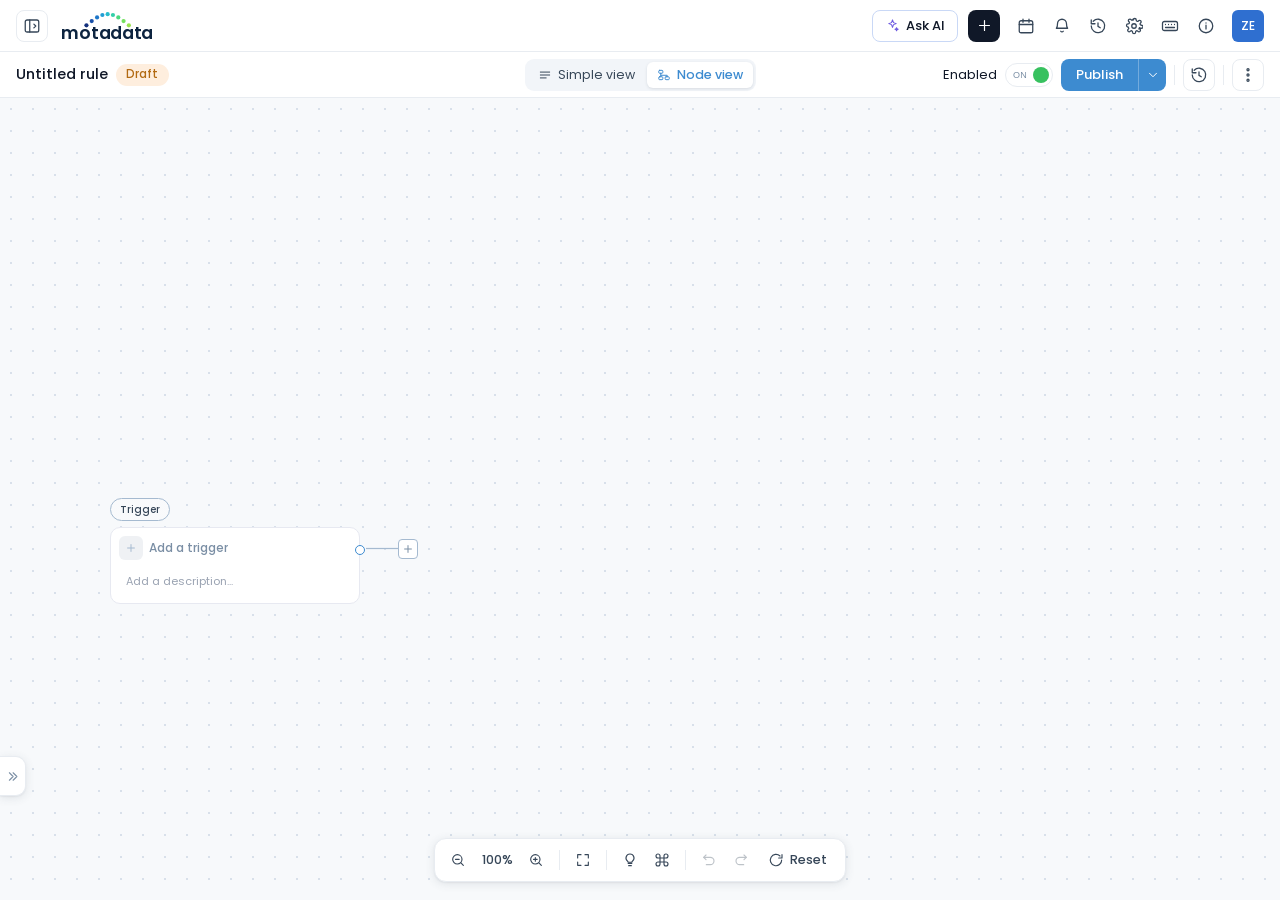
==== workflow-canvas.html @ c0590de1 "Hide Run History/Note, move workflow details into the sidebar, reorder toolbar - Run History button " ====
<!DOCTYPE html>
<html lang="en">
<head>
<meta charset="UTF-8">
<meta name="viewport" content="width=device-width, initial-scale=1.0">
<title>Workflow — Node Canvas + Picker Popover</title>
<link rel="preconnect" href="https://fonts.googleapis.com">
<link rel="preconnect" href="https://fonts.gstatic.com" crossorigin>
<link href="https://fonts.googleapis.com/css2?family=Poppins:wght@400;500;600&family=Inter:wght@500&display=swap" rel="stylesheet">
<link rel="stylesheet" href="workflow-nodes.css">
<link rel="stylesheet" href="workflow-popover.css">
<link rel="stylesheet" href="workflow-chrome.css">
<style>
  :root{
    --page-text:#364658;
    --gray-label:#7b8fa5;
    --border:#dfe5ed;
    --light-border:rgba(223,229,237,.4);
    --grid-hover:rgba(223,229,237,.2);
    --primary:#3d8bd0;
    --light-gray-text:#a5bad0;
    --critical:#f25c4e;
    --major:#f58518;
    --major-bg:rgba(245,133,24,.12);
    --switch-bg:#eef2f6;
    --neutral-darker:#14212d;
    --white:#fff;
    --ease:cubic-bezier(.4,0,.2,1);
  }
  *{box-sizing:border-box;margin:0;padding:0;}
  html,body{height:100%;}
  body{font-family:'Poppins',-apple-system,BlinkMacSystemFont,'Segoe UI',sans-serif;}

  /* ============ Stage / canvas ============ */
  .stage{position:fixed;inset:0;display:flex;background:#f7f9fb;}
  .canvas{
    flex:1;position:relative;overflow:hidden;   /* free-panning surface, not a scroller */
    background-color:#f7f9fb;
    background-image:radial-gradient(#d8e0ea 1.3px, transparent 1.3px);
    background-size:22px 22px;
  }

  /* ============ Dock (slide-away drawer) ============
     The drawer closes whenever a picker popover opens, so the canvas gets the
     full width while you choose the next node. */
  .dock{
    width:412px;height:100%;flex-shrink:0;overflow:hidden;
    padding:10px 10px 10px 0;
    transition:width .3s var(--ease),padding .3s var(--ease);
  }
  .dock.closed{width:0;padding:0;}
  /* a floating panel, not a flush wall: rounded on all four corners with a
     margin from the window edges so the canvas reads as continuing behind it */
  .sidebar{
    width:402px;height:100%;background:var(--white);
    border:1px solid var(--border);border-radius:14px;
    box-shadow:0 10px 30px -14px rgba(54,70,88,.3),0 2px 6px rgba(54,70,88,.05);
    display:flex;flex-direction:column;overflow:hidden;
    transition:transform .3s var(--ease),opacity .22s var(--ease);
  }
  .dock.closed .sidebar{transform:translateX(24px);opacity:0;}

  /* shared square icon button */
  .hover-box{
    width:24px;height:24px;border:.8px solid var(--border);border-radius:6.4px;
    display:flex;align-items:center;justify-content:center;
    background:none;cursor:pointer;flex-shrink:0;transition:background .15s;
  }
  .hover-box:hover{background:var(--grid-hover);}
  .hover-box img{width:12.8px;height:12.8px;display:block;}

  /* ============================================================
     Configuration sidebars (Trigger / IF-Else / Branch)
     ============================================================ */
  .cfg-container{flex:1 1 0;min-height:0;display:flex;flex-direction:column;padding:12px;}
  .cfg-inner{flex:1 1 0;min-height:0;display:flex;flex-direction:column;}

  /* ---- Collapsing header ---- */
  /* --dur: main collapse duration (slow), --dur-fade: opacity fade */
  .cfg-head{
    display:flex;flex-direction:column;flex-shrink:0;padding-bottom:0;
    transition:box-shadow .45s var(--ease),padding-bottom .6s var(--ease);
    --dur:.6s;--dur-fade:.45s;
    /* expanding: the title clears out fast, then the pill re-opens */
    --dur-pill:.18s;--delay-pill:.12s;--dur-title-out:.14s;
  }
  .head-top{display:flex;align-items:center;justify-content:space-between;gap:12px;min-height:24px;}
  .head-left{position:relative;display:flex;align-items:center;gap:8px;min-width:0;}
  /* "Go to <previous node>" — a labelled pill while the header is open. On
     scroll its label slides left and folds away, leaving just the arrow. */
  .goto-pill{
    position:relative;flex-shrink:0;display:flex;align-items:center;gap:4px;
    border:1px solid var(--border);border-radius:6px;padding:4px 8px;
    background:none;cursor:pointer;
    transition:padding var(--dur-pill) var(--ease) var(--delay-pill);
  }
  .goto-pill:hover{background:var(--grid-hover);}
  .goto-pill img{width:14px;height:14px;display:block;transform:rotate(90deg);flex-shrink:0;}
  .pill-text{
    font-size:10px;font-weight:500;color:var(--gray-label);white-space:nowrap;overflow:hidden;
    max-width:140px;opacity:1;margin-left:0;
    transition:max-width var(--dur-pill) var(--ease) var(--delay-pill),
               opacity var(--dur-pill) var(--ease) var(--delay-pill),
               margin-left var(--dur-pill) var(--ease) var(--delay-pill);
  }
  /* The title's twin in the top bar. Absolutely positioned so it RISES from
     below into place rather than sliding in from the side. */
  .title-inline{
    position:absolute;left:36px;top:50%;
    display:flex;align-items:center;gap:8px;
    opacity:0;pointer-events:none;
    transform:translateY(calc(-50% + 18px));
    transition:opacity var(--dur-title-out) var(--ease),transform var(--dur-title-out) var(--ease);
  }
  /* the trigger has no pill, so its twin starts at the edge */
  .head-left > .title-inline:first-child{left:0;}
  .head-right{display:flex;align-items:center;gap:8px;flex-shrink:0;}
  .cfg-actions{display:flex;align-items:center;gap:8px;}

  .cfg-node-badge{width:24px;height:24px;border-radius:6px;background:var(--major-bg);display:flex;align-items:center;justify-content:center;flex-shrink:0;}
  .cfg-node-badge img{width:16px;height:16px;display:block;}
  .cfg-node-name{font-size:14px;font-weight:500;color:var(--page-text);white-space:nowrap;}
  /* the header name is click-to-rename */
  span.cfg-node-name{cursor:text;border-radius:5px;padding:2px 5px;margin:0 -5px;transition:background .15s;}
  span.cfg-node-name:hover{background:#f2f5f9;}
  span.cfg-node-name.ph{color:var(--gray-label);font-weight:400;}
  .cfg-name-input{
    font-family:inherit;font-size:14px;font-weight:500;color:var(--page-text);
    border:1px solid var(--primary);border-radius:6px;padding:2px 6px;outline:none;
    width:190px;background:var(--white);
  }

  /* expanded block: title + description (collapses on scroll) */
  .head-expanded{
    display:flex;flex-direction:column;gap:6px;overflow:hidden;
    max-height:240px;opacity:1;margin-top:12px;
    transition:max-height var(--dur) var(--ease),opacity var(--dur-fade) var(--ease),margin-top var(--dur) var(--ease);
  }
  .cfg-node-title{display:flex;align-items:center;gap:10px;}
  .cfg-desc{font-size:11px;font-weight:400;color:var(--gray-label);line-height:normal;padding:0 8px;}
  .cfg-desc a{color:var(--primary);text-decoration:underline;cursor:pointer;}
  .cfg-doc{display:inline-flex;align-items:center;gap:4px;white-space:nowrap;}
  .cfg-doc img{width:12px;height:12px;display:inline-block;vertical-align:middle;}
  /* full-bleed divider: extends past the 12px container padding so it touches
     both sidebar edges with no horizontal inset */
  .head-divider{
    height:1px;background:var(--light-border);transform-origin:center;
    width:calc(100% + 24px);margin-left:-12px;margin-top:12px;opacity:1;
    transition:opacity var(--dur-fade) var(--ease),margin-top var(--dur) var(--ease),transform var(--dur) var(--ease);
  }

  /* collapsed state */
  /* collapsing: the pill folds away immediately, the title follows it in */
  .cfg-head.collapsed{--dur-pill:.16s;--delay-pill:0s;}
  .cfg-head.collapsed .pill-text{max-width:0;opacity:0;margin-left:-4px;}
  .cfg-head.collapsed .goto-pill{padding:4px 5px;}
  .cfg-head.collapsed .title-inline{
    opacity:1;pointer-events:auto;transform:translateY(-50%);
    transition:opacity .26s var(--ease) .18s,transform .4s var(--ease) .14s;
  }
  .cfg-head.collapsed .head-expanded{max-height:0;opacity:0;margin-top:0;}
  .cfg-head.collapsed .head-divider{opacity:0;margin-top:0;transform:scaleY(0);}
  .cfg-head.collapsed{box-shadow:0 4px 10px -8px rgba(54,70,88,.35);padding-bottom:12px;}

  /* ---- Scroll region ---- */
  .cfg-scroll{
    flex:1 1 0;min-height:0;overflow-y:auto;overflow-x:hidden;
    display:flex;flex-direction:column;gap:24px;
    /* reach 10px into the container padding, then push the content back off
       the scrollbar by the same amount — leaves a clear gutter beside it */
    width:calc(100% + 10px);margin-right:-10px;padding-right:10px;
    padding-top:18px;padding-bottom:16px;
  }
  .cfg-scroll::-webkit-scrollbar{width:6px;}
  .cfg-scroll::-webkit-scrollbar-thumb{background:var(--border);border-radius:3px;}

  /* ---- Error summary (shown on a node that was left incomplete) ---- */
  .cfg-alert{
    display:flex;gap:8px;align-items:flex-start;width:100%;
    padding:8px 10px;border-radius:8px;
    background:rgba(242,92,78,.07);border:1px solid rgba(242,92,78,.25);
  }
  .cfg-alert img{width:14px;height:14px;display:block;flex-shrink:0;margin-top:1px;}
  .cfg-alert-text{font-size:11px;line-height:1.45;color:var(--critical);}
  .cfg-alert-text b{font-weight:500;}

  /* ---- Form fields ---- */
  .cfg-form{display:flex;flex-direction:column;gap:16px;width:100%;}
  .field{display:flex;flex-direction:column;gap:6px;width:100%;}
  .field-label{font-size:12px;font-weight:400;color:var(--gray-label);}
  .field-label .req{color:var(--critical);}
  .field-help{font-size:10px;font-weight:400;color:var(--gray-label);padding:0 4px;line-height:1.36;}
  .input-box{background:var(--white);border:1px solid var(--border);border-radius:6px;padding:4px 12px;display:flex;align-items:center;gap:4px;width:100%;min-height:30px;}
  .input-box .ph{font-size:12px;color:var(--page-text);opacity:.6;padding:3px 0;}
  .input-box.textarea{height:64px;align-items:flex-start;}
  .input-box img{width:18px;height:18px;display:block;flex-shrink:0;}
  .input-box .grow{flex:1 1 0;min-width:0;}
  .input-box.select{cursor:pointer;}
  .switch-tabs{display:flex;gap:8px;align-items:center;padding:4px;width:100%;background:var(--switch-bg);border-radius:6px;}
  .switch-tab{flex:1 1 0;min-width:0;display:flex;align-items:center;justify-content:center;gap:4px;padding:6px 12px;border-radius:6px;border:none;background:none;cursor:pointer;font-family:inherit;font-size:12px;color:var(--page-text);font-weight:400;}
  .switch-tab.active{background:var(--white);font-weight:500;filter:drop-shadow(0 0 4px rgba(54,70,88,.08));}

  /* ---- Inline description, straight under the node's one-liner.
     Reads as plain text, tints on hover, becomes a real field on focus. ---- */
  .desc-inline{
    width:100%;margin-top:2px;display:block;resize:none;overflow:hidden;
    font-family:inherit;font-size:12px;line-height:1.45;color:var(--page-text);
    background:none;border:1px solid transparent;border-radius:8px;
    padding:6px 8px;outline:none;
    transition:background .15s,border-color .15s;
  }
  .desc-inline::placeholder{color:var(--gray-label);opacity:1;}
  .desc-inline:hover{background:#f4f6f9;}
  /* focused = the caret and nothing else */
  .desc-inline:focus{background:transparent;border-color:transparent;}

  /* ---- Picked-type row (what the popover chose, with a Change affordance) ---- */
  .picked{
    display:flex;align-items:center;gap:8px;width:100%;
    border:1px solid var(--border);border-radius:6px;padding:6px 8px 6px 8px;
    background:linear-gradient(90deg,rgba(223,229,237,.2),rgba(223,229,237,.2)),#fff;
  }
  .picked-ico{width:22px;height:22px;border-radius:5px;background:rgba(61,139,208,.12);display:flex;align-items:center;justify-content:center;flex-shrink:0;}
  .picked-ico img{width:12px;height:12px;display:block;}
  .picked-text{flex:1 1 0;min-width:0;display:flex;flex-direction:column;gap:1px;}
  .picked-name{font-size:12px;font-weight:500;color:var(--page-text);white-space:nowrap;overflow:hidden;text-overflow:ellipsis;}
  .picked-kind{font-size:10px;color:var(--gray-label);}
  .picked-change{
    flex-shrink:0;border:1px solid var(--border);border-radius:6px;background:var(--white);cursor:pointer;
    font-family:inherit;font-size:11px;font-weight:500;color:var(--primary);padding:4px 10px;
  }
  .picked-change:hover{background:var(--grid-hover);}

  /* ---- Condition builder ---- */
  .cond-builder{display:flex;flex-direction:column;gap:12px;width:100%;}
  .cond-group{display:flex;flex-direction:column;gap:6px;width:100%;}
  .check-if-chip{align-self:flex-start;border:1px solid var(--border);border-radius:12px;padding:4px 8px;background:linear-gradient(90deg,rgba(223,229,237,.4),rgba(223,229,237,.4)),#fff;}
  .check-if-chip span{font-size:10px;font-weight:500;color:var(--page-text);}
  .cond-card{display:flex;flex-direction:column;gap:8px;padding:6px 8px;border-radius:9px;background:linear-gradient(90deg,rgba(223,229,237,.2),rgba(223,229,237,.2)),#fff;}
  .cond-card-title{font-size:12px;font-weight:400;color:var(--gray-label);}
  .cond-card-title .req{color:var(--critical);}
  .cond-grid{display:flex;flex-direction:column;width:360px;max-width:100%;}
  .cond-row{display:flex;width:100%;}
  .cell{background:var(--white);border:1px solid var(--border);height:35px;display:flex;align-items:center;padding:4px 12px;font-size:11px;color:var(--page-text);}
  .cell .ph{opacity:.6;font-weight:400;white-space:nowrap;}
  .cell .val{font-weight:500;white-space:nowrap;}
  .cell img{width:12px;height:12px;display:block;flex-shrink:0;}
  .cell-condition{flex:1 1 0;min-width:0;border-radius:8px 0 0 0;border-right:none;justify-content:space-between;gap:6px;}
  .cell-operator{border-radius:0 8px 0 0;justify-content:space-between;gap:6px;width:140px;}
  .cell-direct{border-radius:0 0 0 8px;border-top:none;border-right:none;gap:6px;padding-left:8px;cursor:pointer;}
  .cell-value{flex:1 1 0;min-width:0;border-radius:0 0 8px 0;border-top:none;}
  .add-cond{align-self:flex-start;background:none;border:none;cursor:pointer;padding:6px 8px;border-radius:6px;font-family:inherit;font-size:12px;font-weight:500;color:var(--page-text);}
  .add-cond:hover{background:var(--grid-hover);}
  .add-cond-group{align-self:flex-start;border:1px solid var(--border);border-radius:6px;background:none;cursor:pointer;padding:6px 12px 6px 8px;font-family:inherit;font-size:12px;font-weight:500;color:var(--page-text);}
  .add-cond-group:hover{background:var(--grid-hover);}

  /* ---- Next Node Selection ---- */
  .next-node{display:flex;flex-direction:column;gap:12px;padding-top:18px;width:100%;border-top:1px solid var(--light-border);}
  .next-node-head{
    display:flex;align-items:flex-start;justify-content:space-between;gap:12px;width:100%;
    border:none;background:none;padding:0;cursor:pointer;text-align:left;font-family:inherit;
  }
  .nn-text{display:flex;flex-direction:column;gap:4px;min-width:0;}
  .next-node-head h3{font-size:13px;font-weight:500;color:var(--neutral-darker);}
  .next-node-head p{font-size:11px;font-weight:400;color:var(--gray-label);}
  .nn-chev{
    width:24px;height:24px;flex-shrink:0;border-radius:6px;background:var(--chrome-hover);
    display:flex;align-items:center;justify-content:center;transition:background .15s;
  }
  .next-node-head:hover .nn-chev{background:var(--border);}
  .nn-chev img{width:13px;height:13px;display:block;transition:transform .25s var(--ease);}
  .nn-body{display:flex;flex-direction:column;gap:10px;overflow:hidden;}
  .next-node.collapsed .nn-body{display:none;}
  .next-node.collapsed .nn-chev img{transform:rotate(-90deg);}
  .nns-tree{position:relative;width:100%;height:180px;}
  .nns-marker{position:absolute;left:0;top:0;border:1px solid var(--border);border-radius:6px;padding:6px;background:var(--white);}
  .nns-marker-badge{width:20px;height:20px;border-radius:4px;background:var(--major-bg);display:flex;align-items:center;justify-content:center;}
  .nns-marker-badge img{width:10.667px;height:10.667px;display:block;transform:scaleY(-1) rotate(180deg);}
  .nns-connector{position:absolute;left:15px;top:20px;width:24.254px;height:89.652px;}
  .nns-connector img{width:100%;height:100%;display:block;}
  .nns-branch{position:absolute;left:56px;width:320px;max-width:calc(100% - 56px);background:var(--grid-hover);border-radius:8px;padding:8px;display:flex;flex-direction:column;gap:6px;}
  .nns-branch.if{top:4px;}
  .nns-branch.els{top:96px;}
  .nns-branch-label{font-size:11.5px;font-weight:400;color:var(--page-text);}
  .nns-add{display:flex;align-items:center;gap:4px;width:100%;background:var(--white);border:1px dashed var(--border);border-radius:6px;padding:4px 12px 4px 8px;cursor:pointer;text-decoration:none;transition:border-color .15s,background .15s;}
  .nns-add:hover{border-color:var(--primary);background:#f4f9fd;}
  .nns-add img{width:18px;height:18px;display:block;flex-shrink:0;}
  .nns-add span{font-size:12px;color:var(--page-text);opacity:.6;}
  .nns-add.filled{border-style:solid;cursor:default;}
  .nns-add.filled span{opacity:1;}

  /* auto-save hint that replaces the old Save footer */
  .autosave{
    display:flex;align-items:center;gap:6px;flex-shrink:0;width:100%;
    padding:8px 12px;border-top:1px solid var(--light-border);
    font-size:10px;color:var(--light-gray-text);
  }
  .autosave i{width:5px;height:5px;border-radius:50%;background:#7fbf5a;flex-shrink:0;}

  .hidden{display:none !important;}
</style>
</head>
<body>
  <div class="app">
  <div class="stage">

    <!-- ===================== CANVAS ===================== -->
    <div class="canvas" id="canvas">
      <div class="world" id="world">
        <svg id="edges" width="100" height="100"></svg>
      </div>
    </div>

    <!-- ===================== DOCK ===================== -->
    <div class="dock closed" id="dock">

      <!-- --------- Trigger configuration --------- -->
      <aside class="sidebar hidden" id="triggerCfg">
        <div class="cfg-container">
          <div class="cfg-inner">
            <div class="cfg-head" id="trHead">
              <div class="head-top">
                <div class="head-left">
                  <span class="goto-pill start" id="trStart" data-tip="Workflow starts here">
                    <img src="assets/play.svg" alt="" style="transform:none">
                    <span class="pill-text">Workflow starts here</span>
                  </span>
                  <div class="title-inline">
                    <div class="cfg-node-badge" style="background:rgba(61,139,208,.12)"><img src="assets/n-trig-blue.svg" alt="" style="width:14px;height:14px"></div>
                    <span class="cfg-node-name" data-name="tr" title="Click to rename">Trigger</span>
                  </div>
                </div>
                <div class="head-right">
                  <div class="cfg-actions">
                    <button class="hover-box" data-tip="Documentation" aria-label="Documentation"><img src="assets/book.svg" alt=""></button>
                    <button class="hover-box" id="trClear" data-tip="Clear" aria-label="Clear"><img src="assets/delete.svg" alt=""></button>
                    <button class="hover-box" id="trMore" data-tip="More" aria-label="More"><img src="assets/more-vertical.svg" alt=""></button>
                  </div>
                  <button class="hover-box" id="trClose" data-tip="Close" aria-label="Close"><img src="assets/close2.svg" alt=""></button>
                </div>
              </div>
              <div class="head-expanded">
                <div class="cfg-node-title">
                  <div class="cfg-node-badge" style="background:rgba(61,139,208,.12)"><img src="assets/n-trig-blue.svg" alt="" style="width:14px;height:14px"></div>
                  <span class="cfg-node-name" data-name="tr" title="Click to rename">Trigger</span>
                </div>
                <p class="cfg-desc">Pick the event that fires this workflow — everything else runs after it.</p>
                <textarea class="desc-inline" id="trDesc" rows="1" placeholder="Add a description..."></textarea>
              </div>
              <div class="head-divider"></div>
            </div>
            <div class="cfg-scroll" id="trScroll">
              <div class="cfg-alert hidden" id="trAlert"></div>
              <div class="cfg-form">
                <div class="field">
                  <div class="field-label">Trigger Type <span class="req">*</span></div>
                  <div class="picked" id="trPicked"></div>
                </div>
                <div class="field">
                  <div class="field-label">Trigger Name <span class="req">*</span></div>
                  <div class="input-box" id="trTitleBox"><input id="trTitle" type="text" placeholder="Add title..."></div>
                </div>
                <!-- module / attributes / schedule are swapped in per trigger type -->
                <div class="field" id="trModuleField">
                  <div class="field-label">Select Module <span class="req">*</span></div>
                  <div class="input-box select" id="trModuleBox"><select id="trModule"></select><img src="assets/chevron-down2.svg" alt=""></div>
                  <div class="field-help">The record type this workflow watches — e.g. Incident, Request, or Change.</div>
                </div>
                <div class="field" id="trAttrField">
                  <div class="field-label">Select Attribute <span class="req">*</span></div>
                  <div id="trAttrs" style="display:flex;flex-direction:column;gap:8px"></div>
                  <div class="field-help">Choose what change should start this workflow — e.g. priority updated, status changed, or assignee added.</div>
                </div>
                <div class="field" id="trAddField" style="gap:8px">
                  <button class="btn-ghost" id="trAdd"><img src="assets/n-plus.svg" alt="">Add Trigger</button>
                  <div class="field-help">You can add multiple triggers to this workflow. If any one of them occurs, the workflow will run.</div>
                </div>
                <div class="field" id="trSchedField">
                  <div class="field-label" id="trSchedLabel">Schedule <span class="req">*</span></div>
                  <div id="trSched" style="display:flex;flex-direction:column;gap:8px"></div>
                </div>
              </div>
              <div class="next-node" id="trNextWrap">
                <button class="next-node-head" type="button" data-nn-toggle>
                  <span class="nn-text"><h3>Next step</h3><p>Define what happens after this block</p></span>
                  <span class="nn-chev"><img src="assets/chevron-down.svg" alt=""></span>
                </button>
                <div class="nn-body" id="trNext"></div>
              </div>
            </div>
            <div class="autosave"><i></i>All changes are saved automatically</div>
          </div>
        </div>
      </aside>

      <!-- --------- IF/Else configuration --------- -->

      <!-- --------- Branch configuration --------- -->
      <aside class="sidebar hidden" id="branchCfg">
        <div class="cfg-container">
          <div class="cfg-inner">
            <div class="cfg-head" id="brHead">
              <div class="head-top">
                <div class="head-left">
                  <button class="goto-pill" id="brGoto" aria-label="Go to previous node">
                    <img src="assets/chevron-down.svg" alt="">
                    <span class="pill-text">Go to IF/Else Node</span>
                  </button>
                  <div class="title-inline">
                    <div class="cfg-node-badge"><img src="assets/split2.svg" alt=""></div>
                    <span class="cfg-node-name" data-name="br" title="Click to rename">Branch</span>
                  </div>
                </div>
                <div class="head-right">
                  <div class="cfg-actions">
                    <button class="hover-box" data-tip="Documentation" aria-label="Documentation"><img src="assets/book.svg" alt=""></button>
                    <button class="hover-box" id="brReplace" data-tip="Replace node" aria-label="Replace node"><img src="assets/repeat.svg" alt=""></button>
                    <button class="hover-box" id="brDelete" data-tip="Delete" aria-label="Delete"><img src="assets/delete.svg" alt=""></button>
                    <button class="hover-box" id="brMore" data-tip="More" aria-label="More"><img src="assets/more-vertical.svg" alt=""></button>
                  </div>
                  <button class="hover-box" id="brClose" data-tip="Close" aria-label="Close"><img src="assets/close2.svg" alt=""></button>
                </div>
              </div>
              <div class="head-expanded">
                <div class="cfg-node-title">
                  <div class="cfg-node-badge"><img src="assets/split2.svg" alt=""></div>
                  <span class="cfg-node-name" data-name="br" title="Click to rename">Branch</span>
                </div>
                <p class="cfg-desc" id="brDescStatic">Send the workflow down different paths depending on what the value is — like sorting tickets into the right team.</p>
                <textarea class="desc-inline" id="brDesc" rows="1" placeholder="Add a description..."></textarea>
              </div>
              <div class="head-divider"></div>
            </div>
            <div class="cfg-scroll" id="brScroll">
              <div class="cfg-alert hidden" id="brAlert"></div>
              <div class="cfg-form">
                <div class="field">
                  <div class="field-label">Title <span class="req">*</span></div>
                  <div class="input-box" id="brTitleBox"><input id="brTitle" type="text" placeholder="Add title..."></div>
                </div>
                <div class="field">
                  <div class="field-label">Select Source Node <span class="req">*</span></div>
                  <div class="input-box select" id="brSourceBox">
                    <select id="brSource"></select>
                    <img src="assets/chevron-down2.svg" alt="">
                  </div>
                  <div class="field-help">The previous step/node whose data you want to use in this node</div>
                </div>
              </div>
              <div class="br-section">
                <div class="br-section-head"><h3 id="brSecTitle">Branches</h3><p id="brSecSub">Pick a branch to set up its conditions and what runs next</p></div>
                <div class="br-rows" id="brRows"></div>
              </div>
            </div>
            <div class="autosave"><i></i>All changes are saved automatically</div>
          </div>
        </div>
      </aside>

      <!-- --------- Branch path (one branch's own configuration) --------- -->
      <aside class="sidebar hidden" id="laneCfg">
        <div class="cfg-container">
          <div class="cfg-inner">
            <div class="cfg-head" id="lnHead">
              <div class="head-top">
                <div class="head-left">
                  <button class="goto-pill" id="lnGoto" aria-label="Go to Branch node">
                    <img src="assets/chevron-down.svg" alt="">
                    <span class="pill-text">Go to Branch Node</span>
                  </button>
                  <div class="title-inline">
                    <div class="cfg-node-badge"><img src="assets/split2.svg" alt=""></div>
                    <span class="cfg-node-name" data-name="ln" title="Click to rename">Branch</span>
                  </div>
                </div>
                <div class="head-right">
                  <div class="cfg-actions">
                    <!-- step through the sibling branches: ‹ 1 of 3 › -->
                    <div class="lane-step" role="group" aria-label="Branches">
                      <button class="ls-btn" id="lnPrev" type="button" data-tip="Previous branch" aria-label="Previous branch"><img src="assets/chevron-down.svg" alt="" style="transform:rotate(90deg)"></button>
                      <button class="lane-pos" id="lnPos" type="button" data-tip="Jump to a branch" aria-label="Jump to a branch"></button>
                      <button class="ls-btn" id="lnNextBtn" type="button" data-tip="Next branch" aria-label="Next branch"><img src="assets/chevron-down.svg" alt="" style="transform:rotate(-90deg)"></button>
                    </div>
                    <button class="hover-box" data-tip="Documentation" aria-label="Documentation"><img src="assets/book.svg" alt=""></button>
                    <button class="hover-box" id="lnDelete" data-tip="Delete branch" aria-label="Delete branch"><img src="assets/delete.svg" alt=""></button>
                  </div>
                  <button class="hover-box" id="lnClose" data-tip="Close" aria-label="Close"><img src="assets/close2.svg" alt=""></button>
                </div>
              </div>
              <div class="head-expanded">
                <div class="cfg-node-title">
                  <div class="cfg-node-badge"><img src="assets/split2.svg" alt=""></div>
                  <span class="cfg-node-name" data-name="ln" title="Click to rename">Branch</span>
                </div>
                <p class="cfg-desc" id="lnDesc"></p>
              </div>
              <div class="head-divider"></div>
            </div>
            <div class="cfg-scroll" id="lnScroll">
              <div class="cfg-alert hidden" id="lnAlert"></div>
              <div id="lnIfOnly" style="display:flex;flex-direction:column;gap:16px;width:100%">
                <div class="cfg-form">
                  <div class="field">
                    <div class="field-label">Name <span class="req">*</span></div>
                    <div class="input-box" id="lnNameBox"><input id="lnName" type="text" placeholder="Add name..."></div>
                  </div>
                  <div class="field">
                    <div class="field-label">Select Type <span class="req">*</span></div>
                    <div class="input-box select"><span class="ph grow" style="opacity:1">Condition</span><img src="assets/chevron-down2.svg" alt=""></div>
                  </div>
                </div>
                <div class="cond-group">
                  <div class="cg-wrap" id="lnCondCard">
                    <div id="lnCond" class="cg-list"></div>
                    <div class="cg-err hidden" id="lnCondErr"></div>
                    <div class="cg-foot">
                      <button class="btn-ghost dark" id="lnAddGroup" type="button"><img src="assets/n-plus.svg" alt="">Add Condition Group</button>
                      <button class="btn-clear" id="lnClearAll" type="button"><img src="assets/close2.svg" alt="">Remove All Condition</button>
                    </div>
                  </div>
                </div>
              </div>
              <div class="next-node" id="lnNextWrap">
                <button class="next-node-head" type="button" data-nn-toggle>
                  <span class="nn-text"><h3>Next step</h3><p>Define what happens after this branch</p></span>
                  <span class="nn-chev"><img src="assets/chevron-down.svg" alt=""></span>
                </button>
                <div class="nn-body" id="lnNext"></div>
              </div>
            </div>
            <div class="autosave"><i></i>All changes are saved automatically</div>
          </div>
        </div>
      </aside>

      <!-- --------- Condition (Inline) configuration --------- -->
      <aside class="sidebar hidden" id="conditionCfg">
        <div class="cfg-container">
          <div class="cfg-inner">
            <div class="cfg-head" id="cdHead">
              <div class="head-top">
                <div class="head-left">
                  <button class="goto-pill" id="cdGoto" aria-label="Go to previous node">
                    <img src="assets/chevron-down.svg" alt="">
                    <span class="pill-text">Go to Trigger Node</span>
                  </button>
                  <div class="title-inline">
                    <div class="cfg-node-badge"><img src="assets/split2.svg" alt=""></div>
                    <span class="cfg-node-name" data-name="cd" title="Click to rename">IF / Else</span>
                  </div>
                </div>
                <div class="head-right">
                  <div class="cfg-actions">
                    <button class="hover-box" data-tip="Documentation" aria-label="Documentation"><img src="assets/book.svg" alt=""></button>
                    <button class="hover-box" id="cdReplace" data-tip="Replace node" aria-label="Replace node"><img src="assets/repeat.svg" alt=""></button>
                    <button class="hover-box" id="cdDelete" data-tip="Delete" aria-label="Delete"><img src="assets/delete.svg" alt=""></button>
                    <button class="hover-box" id="cdMore" data-tip="More" aria-label="More"><img src="assets/more-vertical.svg" alt=""></button>
                  </div>
                  <button class="hover-box" id="cdClose" data-tip="Close" aria-label="Close"><img src="assets/close2.svg" alt=""></button>
                </div>
              </div>
              <div class="head-expanded">
                <div class="cfg-node-title">
                  <div class="cfg-node-badge"><img src="assets/split2.svg" alt=""></div>
                  <span class="cfg-node-name" data-name="cd" title="Click to rename">IF / Else</span>
                </div>
                <p class="cfg-desc">Define a condition to split this workflow into two paths — one for when it's true, one for when it's not.</p>
                <textarea class="desc-inline" id="cdDesc" rows="1" placeholder="Add a description..."></textarea>
              </div>
              <div class="head-divider"></div>
            </div>
            <div class="cfg-scroll" id="cdScroll">
              <div class="cfg-alert hidden" id="cdAlert"></div>
              <div class="cfg-form">
                <div class="field">
                  <div class="field-label">Title <span class="req">*</span></div>
                  <div class="input-box" id="cdTitleBox"><input id="cdTitle" type="text" placeholder="Add title..."></div>
                </div>
                <div class="field">
                  <div class="field-label">Select Source Node <span class="req">*</span></div>
                  <div class="input-box select" id="cdSourceBox">
                    <select id="cdSource"></select>
                    <img src="assets/chevron-down2.svg" alt="">
                  </div>
                  <div class="field-help">The previous step/node whose data you want to use in this node</div>
                </div>
              </div>
              <div class="cond-group">
                <div class="cg-wrap" id="cdCondCard">
                  <div id="cdCond" class="cg-list"></div>
                  <div class="cg-err hidden" id="cdCondErr"></div>
                  <div class="cg-foot">
                    <button class="btn-ghost dark" id="cdAddGroup" type="button"><img src="assets/n-plus.svg" alt="">Add Condition Group</button>
                    <button class="btn-clear" id="cdClearAll" type="button"><img src="assets/close2.svg" alt="">Remove All Condition</button>
                  </div>
                </div>
              </div>
              <div class="next-node" id="cdNextWrap">
                <button class="next-node-head" type="button" data-nn-toggle>
                  <span class="nn-text"><h3>Next step</h3><p>Define what happens after this block</p></span>
                  <span class="nn-chev"><img src="assets/chevron-down.svg" alt=""></span>
                </button>
                <div class="nn-body" id="cdNext"></div>
              </div>
            </div>
            <div class="autosave"><i></i>All changes are saved automatically</div>
          </div>
        </div>
      </aside>

      <!-- --------- Run History (replaces the drawer, read-only while open) --------- -->
      <aside class="sidebar hidden" id="runHistoryCfg">
        <div class="cfg-container">
          <div class="cfg-inner">
            <div class="cfg-head">
              <div class="head-top">
                <div class="head-left"><span class="cfg-node-name">Run History</span></div>
                <div class="head-right">
                  <button class="hover-box" id="rhClose" data-tip="Close" aria-label="Close"><img src="assets/close2.svg" alt=""></button>
                </div>
              </div>
              <div class="head-divider"></div>
            </div>
            <div class="cfg-scroll" id="rhScroll">
              <div class="rh-lock-note">Read-only — pan and click around freely, but the workflow can't be edited until you close this.</div>
              <div id="rhList"></div>
            </div>
          </div>
        </div>
      </aside>

      <!-- --------- Version History (replaces the drawer, read-only while open) --------- -->
      <aside class="sidebar hidden" id="versionHistoryCfg">
        <div class="cfg-container">
          <div class="cfg-inner">
            <div class="cfg-head">
              <div class="head-top">
                <div class="head-left"><span class="cfg-node-name">Version History</span></div>
                <div class="head-right">
                  <button class="hover-box" id="vhClose" data-tip="Close" aria-label="Close"><img src="assets/close2.svg" alt=""></button>
                </div>
              </div>
              <div class="head-divider"></div>
            </div>
            <div class="cfg-scroll" id="vhScroll">
              <div class="rh-lock-note">Read-only — pan and click around freely, but the workflow can't be edited until you close this.</div>
              <div id="vhList"></div>
            </div>
          </div>
        </div>
      </aside>

      <!-- --------- Flow Details (workflow name + description, gates Publish) --------- -->
      <aside class="sidebar hidden" id="flowDetailsCfg">
        <div class="cfg-container">
          <div class="cfg-inner">
            <div class="cfg-head">
              <div class="head-top">
                <div class="head-left"><span class="cfg-node-name">Flow Details</span></div>
                <div class="head-right">
                  <button class="hover-box" id="fdClose" data-tip="Close" aria-label="Close"><img src="assets/close2.svg" alt=""></button>
                </div>
              </div>
              <div class="head-divider"></div>
            </div>
            <div class="cfg-scroll" id="fdScroll">
              <div class="cfg-alert hidden" id="fdAlert"></div>
              <div class="cfg-form">
                <div class="field">
                  <div class="field-label">Workflow Name <span class="req">*</span></div>
                  <div class="input-box" id="fdNameBox"><input id="fdName" type="text" placeholder="Untitled rule"></div>
                </div>
                <div class="field">
                  <div class="field-label">Description <span class="req">*</span></div>
                  <div class="input-box textarea" id="fdDescBox"><textarea id="fdDesc" placeholder="What does this workflow do?"></textarea></div>
                </div>
              </div>
            </div>
            <div class="autosave"><i></i>All changes are saved automatically</div>
          </div>
        </div>
      </aside>

    </div>
  </div>
  </div>

  <script src="workflow-popover.js"></script>
  <script src="workflow-chrome.js"></script>
  <script src="workflow-app.js"></script>
</body>
</html>
---- workflow-nodes.css ----
/* ============ Canvas nodes (data-driven) ============ */
.canvas{overflow:hidden;}
.world{position:relative;min-width:100%;min-height:100%;}
#edges{position:absolute;left:0;top:0;pointer-events:none;overflow:visible;}
.edge{fill:none;stroke:var(--light-gray-text);stroke-width:1.25;}
.elabel{position:absolute;transform:translate(-50%,-50%);font-size:10px;font-weight:500;line-height:1;padding:4px 6px;border-radius:8px;background:#fff;border:1px solid var(--border);color:var(--page-text);white-space:nowrap;pointer-events:none;}
.elabel.t{color:#6a9a2a;border-color:rgba(139,195,74,.4);background:#f4f9ec;}
.elabel.f{color:var(--critical);border-color:rgba(242,92,78,.3);background:#fef1ef;}
.t-dot{position:absolute;width:10px;height:10px;border-radius:50%;background:#fff;border:1.25px solid var(--primary);}
.t-plus{position:absolute;width:20px;height:20px;border:1.25px solid var(--light-gray-text);border-radius:4px;background:#fff;display:flex;align-items:center;justify-content:center;cursor:pointer;padding:0;transition:border-color .15s,background .15s;}
.t-plus img{width:12px;height:12px;display:block;}
.t-plus:hover{border-color:var(--primary);background:#eef5fc;}
/* the slot whose picker popover is currently open */
.t-plus.on{border-color:var(--primary);background:#eef5fc;box-shadow:0 0 0 3px rgba(61,139,208,.16);}

/* ---- hover controls on a live connection ----
   The pair lays itself out along the line it belongs to: stacked for a vertical
   connector, side by side for a horizontal one. */
.edge-hot{
  position:absolute;z-index:5;transform:translate(-50%,-50%);
  display:flex;align-items:center;justify-content:center;
}
.edge-hot.v{width:56px;height:70px;}
.edge-hot.h{width:90px;height:48px;}
.edge-ctl{
  display:flex;gap:3px;padding:3px;border-radius:9px;
  background:var(--white);border:1px solid var(--border);
  box-shadow:0 2px 9px rgba(54,70,88,.18),0 1px 2px rgba(54,70,88,.08);
  opacity:0;transform:scale(.9);pointer-events:none;
  transition:opacity .13s var(--ease),transform .13s var(--ease);
}
.edge-ctl.v{flex-direction:column;}
.edge-hot:hover .edge-ctl,.edge-hot.open .edge-ctl{opacity:1;transform:none;pointer-events:auto;}
.ec{
  width:21px;height:21px;padding:0;border:none;background:none;border-radius:5px;cursor:pointer;
  display:flex;align-items:center;justify-content:center;transition:background .12s;
}
.ec img{width:12px;height:12px;display:block;}
.ec:hover{background:var(--grid-hover);}
.ec.del:hover{background:rgba(242,92,78,.14);}
/* the connector lights up while its controls are in reach */
.edge.hot{stroke:var(--primary);stroke-width:1.8;}

.nd{position:absolute;width:250px;cursor:grab;user-select:none;}
.nd.dragging{cursor:grabbing;z-index:20;}
.nd.dragging .card{box-shadow:0 10px 24px -10px rgba(54,70,88,.35);}
/* empty canvas is always a pan surface now — no separate Hand mode to
   enter first; the grab hint only appears once a pan is actually underway,
   matching how a plain "move" tool behaves elsewhere */
.canvas{cursor:default;}
.canvas.panning,.canvas.panning .nd{cursor:grabbing;}
/* the controls sitting on the canvas keep a normal pointer */
.t-plus,.ec,.nd .act,.nd .more{cursor:pointer;}
.nd.enter{animation:ndIn .45s var(--ease) both;}
@keyframes ndIn{from{opacity:0;transform:translateY(12px) scale(.96);}to{opacity:1;transform:none;}}
.nd .pill-row{display:flex;align-items:center;justify-content:space-between;margin-bottom:6px;min-height:23px;}
.nd .pill{display:inline-flex;align-items:center;gap:4px;height:23px;padding:4px 6px;border-radius:12px;border:1px solid var(--light-gray-text);background:linear-gradient(rgba(223,229,237,.2),rgba(223,229,237,.2)),#fff;font-size:10px;font-weight:500;color:var(--page-text);transition:all .15s;}
.nd .pill img{width:12px;height:12px;display:block;}
.nd .pill .p-sel{display:none;}
.nd.selected .pill{background:linear-gradient(rgba(61,139,208,.12),rgba(61,139,208,.12)),#fff;border-color:rgba(61,139,208,.2);color:var(--primary);}
.nd.selected .pill .p-def{display:none;}
.nd.selected .pill .p-sel{display:block;}
.nd .badge{display:inline-flex;align-items:center;height:22px;padding:4px 6px;border-radius:8px;}
.nd .badge img{width:12px;height:12px;display:block;}
.nd .badge.err{background:linear-gradient(rgba(242,92,78,.12),rgba(242,92,78,.12)),#fff;}
.nd .badge.warn{background:linear-gradient(rgba(245,188,24,.12),rgba(245,188,24,.12)),#fff;}
.nd .card{position:relative;background:var(--white);border:1px solid #e7e9f1;border-radius:10px;transition:border-color .15s,box-shadow .15s,background .15s;}
.nd .card-top{display:flex;align-items:center;justify-content:space-between;padding:8px;gap:6px;}
.nd .card-l{display:flex;align-items:center;gap:6px;min-width:0;}
.nd .ico{position:relative;width:24px;height:24px;border-radius:6px;flex-shrink:0;background:rgba(123,143,165,.12);display:flex;align-items:center;justify-content:center;}
.nd .ico img{width:12px;height:12px;display:block;}
.nd .ico.blue{background:rgba(61,139,208,.12);}
.nd .ico.major{background:rgba(245,133,24,.12);}
.nd .ico.grey{background:rgba(128,128,128,.12);}
.nd .ico.rot img{transform:rotate(-90deg) scaleY(-1);}
.nd .ico.flip img{transform:scaleY(-1) rotate(180deg);}
.nd .ico.lg img{width:12.8px;height:12.8px;}
.nd .nm{font-size:12px;font-weight:500;color:var(--gray-label);white-space:nowrap;overflow:hidden;text-overflow:ellipsis;}
.nd .nm.set{color:var(--page-text);}
/* Description, editable in place. No chrome of its own: a faint tint on hover,
   and on focus nothing but the caret. */
.nd .card-bot{
  display:block;width:calc(100% - 16px);margin:0 8px 8px;padding:5px 7px;
  border:none;border-radius:6px;background:transparent;outline:none;
  font-family:inherit;font-size:11px;color:var(--page-text);
  text-overflow:ellipsis;transition:background .15s;cursor:text;
}
.nd .card-bot::placeholder{color:#9aa3b2;opacity:1;}
.nd .card-bot:hover{background:#f4f6f9;}
.nd .card-bot:focus{background:transparent;}
/* state badge hanging above the card's top-right corner (IF/Else, Branch — the
   trigger carries its own inside the pill row). Absolute, so switching state
   never changes the card's height. */
.nd .badge.float{position:absolute;right:0;top:-29px;}
.nd .acts{display:flex;gap:2px;opacity:0;transition:opacity .15s;flex-shrink:0;}
.nd:hover .acts{opacity:1;}
.nd .act{width:18px;height:18px;border-radius:3.84px;display:flex;align-items:center;justify-content:center;border:none;background:none;cursor:pointer;padding:0;}
.nd .act:hover{background:var(--grid-hover);}
.nd .act img{width:12px;height:12px;display:block;}

/* node states — empty / error / warning now apply to every node type, not just the trigger */
.nd.empty:hover .card{border:1px dashed var(--primary);filter:drop-shadow(0 0 3px rgba(61,139,208,.4));}
.nd:not(.empty):hover .card{border-color:var(--primary);}
.nd.selected .card{border-color:var(--primary);}
.nd.selected:hover .card{border-style:solid;}

/* ERROR — required fields still blank. Dashed red: the node is unfinished.
   WARNING — usable, but with loose ends. Solid amber.
   Both keep their own colour through hover and selection, and both are written
   after the hover/selected rules so the generic blue never masks them. */
.nd.error .card{border:1px dashed rgba(242,92,78,.55);}
.nd.error:hover .card,.nd.error.selected .card,.nd.error.selected:hover .card{
  border:1px dashed var(--critical);
}
.nd.warning .card{border:1px solid rgba(245,188,24,.7);}
.nd.warning:hover .card,.nd.warning.selected .card,.nd.warning.selected:hover .card{
  border:1px solid #f5bc18;
}
.nd.disabled{cursor:not-allowed;}
.nd.disabled .card{background:var(--light-border);}
.nd.disabled .pill-row{display:none;}
.nd .multi{padding:0 10px 10px;display:flex;flex-direction:column;gap:8px;}
.nd .mrow{display:flex;align-items:center;gap:6px;font-size:10px;color:var(--page-text);}
.nd .mnum{width:12px;height:12px;border:1px solid var(--border);border-radius:10px;font-size:7px;font-weight:500;display:flex;align-items:center;justify-content:center;flex-shrink:0;}
.nd .mmore{font-size:10px;color:var(--gray-label);}

/* if/else + branch */
.nd .body{padding:4px 8px 8px;display:flex;flex-direction:column;gap:14px;}
.nd .grp{display:flex;flex-direction:column;gap:4px;}
.nd .chip{align-self:flex-start;background:var(--white);border:1px solid var(--border);border-radius:12px;padding:2px 8px;font-size:10px;font-weight:500;color:var(--gray-label);white-space:nowrap;line-height:1.36;}
.nd .bar{position:relative;background:#f2f5f9;border:1px solid transparent;border-radius:6px;padding:6px 8px;font-size:10px;color:var(--gray-label);}
.nd .bar.set{color:var(--page-text);}
.nd .bar span{display:block;overflow:hidden;white-space:nowrap;text-overflow:ellipsis;}
.nd .chip-row{position:relative;}
.nd .port{position:absolute;right:-13px;top:50%;width:8px;height:8px;margin-top:-4px;border-radius:50%;background:#fff;border:1.25px solid var(--c,var(--light-gray-text));}
.nd .port.if{--c:#8bc34a;}
.nd .port.else{--c:var(--critical);}
.nd .port.first{--c:var(--primary);}
.nd .more{display:flex;justify-content:flex-end;align-items:center;gap:4px;font-size:11px;font-weight:500;color:var(--primary);cursor:pointer;}
.nd .more img{width:12px;height:12px;display:block;}
.nd .more.up img{transform:rotate(180deg);}

/* placeholder ("Add a node") */
.nd.ph:hover .card{border:1px dashed var(--primary);filter:drop-shadow(0 0 3px rgba(61,139,208,.4));}

.toast{position:fixed;left:calc(50% - 200px);bottom:28px;transform:translateX(-50%) translateY(20px);background:var(--neutral-darker);color:#fff;font-size:12px;padding:8px 14px;border-radius:8px;opacity:0;pointer-events:none;transition:opacity .2s,transform .2s;z-index:100;}
.toast.show{opacity:1;transform:translateX(-50%);}

/* ============ Sidebar additions ============ */
.input-box input,.input-box textarea{border:none;outline:none;background:none;width:100%;font-family:inherit;font-size:12px;color:var(--page-text);padding:3px 0;resize:none;}
.input-box textarea{height:100%;}
.input-box input::placeholder,.input-box textarea::placeholder{color:var(--page-text);opacity:.6;}
.input-box:focus-within{border-color:var(--primary);}
.input-box.invalid{border-color:var(--critical);}
.input-box select{border:none;outline:none;background:none;width:100%;font-family:inherit;font-size:12px;color:var(--page-text);appearance:none;-webkit-appearance:none;padding:3px 0;cursor:pointer;}
.input-box.select{position:relative;}
.input-box.select img{pointer-events:none;}
.field-error{font-size:10px;color:var(--critical);padding:0 4px;}
.btn-ghost{align-self:flex-start;display:inline-flex;align-items:center;gap:6px;border:1px solid var(--border);border-radius:6px;background:none;cursor:pointer;padding:6px 12px 6px 8px;font-family:inherit;font-size:12px;font-weight:500;color:var(--page-text);}
.btn-ghost:hover{background:var(--grid-hover);}
.btn-ghost img{width:14px;height:14px;display:block;}
.attr-row{display:flex;align-items:center;gap:6px;}
.attr-row .input-box{flex:1 1 0;}
.attr-rm{width:24px;height:24px;flex-shrink:0;}
.tr-footer{justify-content:flex-end;}
.br-card{display:flex;flex-direction:column;gap:8px;width:100%;}
.br-head{display:flex;align-items:center;justify-content:space-between;}
.br-name-chip{border:1px solid var(--border);border-radius:12px;padding:2px 8px;font-size:10px;font-weight:500;color:var(--page-text);background:linear-gradient(90deg,rgba(223,229,237,.4),rgba(223,229,237,.4)),#fff;}
.br-tools{display:flex;gap:6px;}
.br-body{display:flex;flex-direction:column;gap:12px;padding:8px;border-radius:9px;background:linear-gradient(90deg,rgba(223,229,237,.2),rgba(223,229,237,.2)),#fff;}
.hover-box.sm{width:22px;height:22px;}
.ifx .nns-branch{position:static;width:100%;max-width:none;margin-top:8px;}
.ifx-wrap{padding-left:56px;}

/* ============ Branch → lanes ============ */
.edge.dashed{stroke-dasharray:4 4;}
/* a lane card's description is read-only (its conditions), not an input */
.nd .card-bot.ro{cursor:pointer;white-space:nowrap;overflow:hidden;text-overflow:ellipsis;color:#9aa3b2;}
.nd .card-bot.ro.set{color:var(--page-text);}
.nd .card-bot.ro:hover{background:transparent;}
/* the node whose drawer is open glows, and eases in and out as you move between them */
.nd .card{transition:border-color .3s var(--ease),box-shadow .3s var(--ease),background .15s;}
.nd.selected .card{box-shadow:0 0 0 4px rgba(61,139,208,.14),0 6px 18px -8px rgba(61,139,208,.35);}
.world.glide{transition:transform .42s var(--ease);}

/* branches list in the Branch drawer */
.br-section{display:flex;flex-direction:column;gap:12px;width:100%;padding-top:18px;border-top:1px solid var(--light-border);}
.br-section-head h3{font-size:13px;font-weight:500;color:var(--neutral-darker);}
.br-section-head p{font-size:11px;color:var(--gray-label);margin-top:4px;}
.br-rows{display:flex;flex-direction:column;gap:8px;}
.br-row{position:relative;display:flex;align-items:center;gap:8px;border:1px solid var(--border);border-radius:8px;background:var(--white);transition:border-color .15s,background .15s,box-shadow .3s;}
.br-row:hover{border-color:var(--primary);background:#f8fbfe;}
.br-row.bad{border-color:rgba(242,92,78,.55);border-style:dashed;}
.br-row.fresh{box-shadow:0 0 0 4px rgba(61,139,208,.18);border-color:var(--primary);}
.br-row-main{flex:1 1 0;min-width:0;display:flex;flex-direction:column;gap:3px;text-align:left;background:none;border:none;cursor:pointer;padding:9px 0 9px 12px;font-family:inherit;}
.br-row-name{font-size:12px;font-weight:500;color:var(--page-text);}
.br-row-sum{font-size:11px;color:var(--gray-label);white-space:nowrap;overflow:hidden;text-overflow:ellipsis;}
.br-row-sum.ph{opacity:.75;}
.br-row-chev{padding-right:12px;display:flex;pointer-events:none;}
.br-row-chev img{width:12px;height:12px;transform:rotate(-90deg);}
.br-row-del{flex-shrink:0;}

/* branch-path drawer: the sibling stepper, then simple condition rows */
.lane-nav{display:flex;align-items:center;justify-content:space-between;gap:8px;padding:8px 0 10px;flex-shrink:0;}
.lane-pos{font-size:11px;font-weight:500;color:var(--gray-label);white-space:nowrap;overflow:hidden;text-overflow:ellipsis;}
.lane-nav .hover-box:disabled{opacity:.35;cursor:default;}
.lane-nav .hover-box:disabled:hover{background:none;}
.cond-lines{display:flex;flex-direction:column;gap:8px;}
.cond-line{position:relative;display:flex;align-items:flex-start;gap:6px;}
.cond-line .cond-grid{flex:1 1 0;width:auto;}
.cond-line.invalid .cell{border-color:var(--critical);}
.cond-card.invalid{outline:1px solid rgba(242,92,78,.55);outline-offset:-1px;}
.cond-and{align-self:flex-start;font-size:10px;font-weight:500;color:var(--gray-label);padding:0 6px;}
.cond-rm{margin-top:6px;}
.cell select,.cell input{border:none;outline:none;background:none;font-family:inherit;font-size:11px;color:var(--page-text);width:100%;min-width:0;appearance:none;-webkit-appearance:none;cursor:pointer;}
.cell input{cursor:text;font-weight:500;}
.cell input::placeholder{color:var(--page-text);opacity:.6;font-weight:400;}
.cell select{padding-right:4px;}
.cell:focus-within{border-color:var(--primary);position:relative;z-index:1;}

/* ============ Periodic trigger: next execution ============ */
.nd .next-run{margin:0 8px 2px;display:flex;flex-direction:column;gap:4px;}
.nd .nr-label{font-size:9px;font-weight:600;letter-spacing:.06em;text-transform:uppercase;color:var(--gray-label);}
.nd .nr-val{background:rgba(238,242,246,.7);border-radius:6px;padding:6px 8px;font-size:11px;color:var(--page-text);}
.nd .nr-val.ph{color:#9aa3b2;}

/* ============ Grouped condition builder ============ */
.cg-wrap{display:flex;flex-direction:column;gap:14px;width:100%;}
.cg-list{display:flex;flex-direction:column;}
.cg{display:flex;flex-direction:column;gap:8px;}
.cg-head{display:flex;align-items:center;justify-content:space-between;}
.cg-chip{border:1px solid var(--border);border-radius:12px;padding:3px 10px;font-size:10px;font-weight:500;color:var(--page-text);background:linear-gradient(90deg,rgba(223,229,237,.4),rgba(223,229,237,.4)),#fff;}
.cg-tools{display:flex;gap:6px;}
.hover-box.danger:hover{background:rgba(242,92,78,.12);}
.cg-body{display:flex;flex-direction:column;gap:6px;padding:10px;border-radius:9px;background:linear-gradient(90deg,rgba(223,229,237,.28),rgba(223,229,237,.28)),#fff;}
.cg-cond{display:flex;flex-direction:column;gap:6px;}
.cg-cond-head{display:flex;align-items:center;justify-content:space-between;}
.cg-toggle{display:flex;align-items:center;gap:4px;background:none;border:none;cursor:pointer;padding:2px 0;font-family:inherit;font-size:11px;font-weight:500;color:var(--page-text);}
.cg-toggle img{width:11px;height:11px;display:block;transition:transform .2s var(--ease);}
.cg-cond.closed .cg-toggle img{transform:rotate(-90deg);}
.cg-cond.closed .cg-cond-body{display:none;}
.cg-x{width:20px;height:20px;border:none;background:none;border-radius:5px;cursor:pointer;display:flex;align-items:center;justify-content:center;opacity:.55;}
.cg-x:hover{opacity:1;background:rgba(242,92,78,.12);}
.cg-x img{width:12px;height:12px;display:block;}
.cg-cond .cond-grid{width:100%;}
.cell-val{flex:1 1 0;min-width:0;border-radius:0 0 0 8px;border-top:none;border-right:none;}
.fx-btn{width:38px;height:35px;flex-shrink:0;border:1px solid var(--border);border-top:none;border-radius:0 0 8px 0;background:rgba(223,229,237,.35);cursor:pointer;font-family:'Poppins',serif;font-style:italic;font-size:11px;font-weight:500;color:var(--page-text);}
.fx-btn:hover{background:rgba(223,229,237,.7);}
.fx-btn.on{background:rgba(61,139,208,.14);color:var(--primary);border-color:rgba(61,139,208,.45);}
/* And / Or chip on a thin rail between conditions and between groups */
.cg-join{display:flex;flex-direction:column;align-items:flex-start;padding-left:14px;}
.cg-join i{display:block;width:1px;height:12px;background:var(--border);margin-left:16px;}
.cg-join .join-chip{display:inline-flex;align-items:center;gap:6px;background:#fff;border:1px solid var(--border);border-radius:8px;padding:3px 9px;cursor:pointer;font-family:inherit;font-size:11px;font-weight:500;color:var(--page-text);transition:background .15s,border-color .15s;}
.cg-join .join-chip:hover{background:#f4f9fd;border-color:var(--primary);}
.cg-join .join-chip img{width:11px;height:11px;display:block;}
.cg-list > .cg-join{padding-left:0;}
.cg-list > .cg-join i{margin-left:26px;}
.cg-body > .cg-join{padding-left:0;}
.cg-body > .cg-join i{margin-left:14px;}
.btn-ghost.sm{padding:5px 10px 5px 8px;font-size:11px;background:#fff;}
.btn-ghost.dark{border-color:var(--neutral-darker);color:var(--neutral-darker);}
.cg-foot{display:flex;align-items:center;justify-content:space-between;gap:10px;flex-wrap:wrap;}
.btn-clear{display:inline-flex;align-items:center;gap:6px;flex:1 1 auto;justify-content:center;border:none;border-radius:6px;background:rgba(242,92,78,.1);cursor:pointer;padding:7px 12px;font-family:inherit;font-size:12px;font-weight:500;color:var(--critical);}
.btn-clear:hover{background:rgba(242,92,78,.18);}
.btn-clear img{width:12px;height:12px;display:block;}

/* "Workflow starts here" — the trigger drawer's version of the back pill: same
   shape and same fold-to-icon on scroll, but nothing to go back to */
.goto-pill.start{cursor:default;}
.goto-pill.start:hover{background:none;}

/* ============ Branches list: tree rail ============
   One continuous rail runs down the left of the list; each branch hangs off it
   with a rounded elbow, so the rows read as the children of the Branch node above.
   ::after is the straight rail (full row height + the gap, so rows join up);
   ::before is the curved stub into the row. The last row's rail stops where its
   stub begins. */
.br-rows{position:relative;gap:12px;padding-left:24px;}
.br-row,.br-row-add{position:relative;}
.br-row::after,.br-row-add::after{
  content:"";position:absolute;left:-17px;top:-12px;bottom:-12px;
  border-left:1.5px solid #ccd5e0;pointer-events:none;
}
.br-row-add::after{bottom:auto;height:calc(50% + 2px);}
.br-row::before,.br-row-add::before{
  content:"";position:absolute;left:-17px;top:calc(50% - 10px);width:17px;height:10px;
  border-left:1.5px solid #ccd5e0;border-bottom:1.5px solid #ccd5e0;border-bottom-left-radius:10px;
  pointer-events:none;
}

/* ============ Parallel nodes ============ */
/* the dashed "add one more alongside" slot — on the canvas and in the drawer */
.par-slot{
  position:absolute;width:250px;min-height:40px;display:flex;align-items:center;gap:10px;
  padding:8px 12px;border:1px dashed #b9c6d6;border-radius:10px;background:rgba(255,255,255,.6);
  cursor:pointer;font-family:inherit;text-align:left;
  transition:border-color .15s,background .15s,box-shadow .2s;
}
.par-slot img{width:16px;height:16px;display:block;flex-shrink:0;opacity:.55;transition:opacity .15s;}
.par-slot span{font-size:10px;font-weight:600;letter-spacing:.07em;text-transform:uppercase;color:#9aa8ba;transition:color .15s;}
.par-slot:hover,.par-slot.on{border-color:var(--primary);background:#f4f9fd;}
.par-slot:hover img,.par-slot.on img{opacity:1;}
.par-slot:hover span,.par-slot.on span{color:var(--primary);}
.par-slot.on{box-shadow:0 0 0 3px rgba(61,139,208,.14);}
.elabel.par{color:var(--primary);border-color:rgba(61,139,208,.35);background:#f1f7fd;letter-spacing:.02em;}
.nns-add.par{border-style:dashed;background:rgba(255,255,255,.6);}
.nns-add.par span{font-size:10px;font-weight:600;letter-spacing:.07em;text-transform:uppercase;color:#9aa8ba;opacity:1;}
.nns-add.par img{opacity:.6;}
.nns-add.par:hover span{color:var(--primary);}

/* ============ Next step: the same tree rail as the branches list ============ */
.next-node .nn-body{position:relative;padding-left:24px;gap:12px;}
.next-node .nn-body > .nns-branch{position:relative;}
.next-node .nn-body > .nns-branch::after{
  content:"";position:absolute;left:-17px;top:-12px;bottom:-12px;
  border-left:1.5px solid #ccd5e0;pointer-events:none;
}
.next-node .nn-body > .nns-branch:first-child::after{top:0;}
.next-node .nn-body > .nns-branch:last-child::after{bottom:auto;height:calc(50% + 2px);}
.next-node .nn-body > .nns-branch:first-child:last-child::after{height:calc(50% - 8px);}
.next-node .nn-body > .nns-branch::before{
  content:"";position:absolute;left:-17px;top:calc(50% - 10px);width:17px;height:10px;
  border-left:1.5px solid #ccd5e0;border-bottom:1.5px solid #ccd5e0;border-bottom-left-radius:10px;
  pointer-events:none;
}
/* rows must fit inside the rail's padding, not spill past the drawer's edge */
.next-node .nn-body > .nns-branch{width:auto !important;max-width:none !important;}
.next-node .nn-body > .nns-branch{left:0 !important;top:auto !important;}

/* ============ Branch stepper: ‹ 1 of 3 › in the drawer header ============ */
.lane-step{display:flex;align-items:center;height:24px;border:.8px solid var(--border);border-radius:6.4px;padding:0 1px;flex-shrink:0;}
.ls-btn{width:20px;height:22px;border:none;background:none;border-radius:5px;cursor:pointer;display:flex;align-items:center;justify-content:center;padding:0;transition:background .15s;}
.ls-btn:hover:not(:disabled){background:var(--grid-hover);}
.ls-btn:disabled{opacity:.3;cursor:default;}
.ls-btn img{width:12px;height:12px;display:block;}
.lane-step .lane-pos{
  font-family:inherit;font-size:10px;font-weight:500;color:var(--gray-label);
  padding:0 2px;height:22px;border:none;border-radius:5px;background:none;
  white-space:nowrap;min-width:32px;text-align:center;cursor:pointer;transition:background .15s,color .15s;
}
.lane-step .lane-pos:hover{background:var(--grid-hover);color:var(--page-text);}

/* pills carry text only; and the periodic card gets room around its schedule field */
.nd .pill{padding:4px 9px;}
.nd .next-run{margin:6px 8px 4px;gap:6px;}
.nd .nr-val{padding:7px 9px;}
.nd .next-run + .card-bot{margin-top:2px;}

/* the condition builder reports problems in one quiet line below the groups */
.cg-err{font-size:10px;line-height:1.4;color:var(--critical);padding:0 4px;}

/* ============ Confirmation dialog ============ */
.wf-modal-back{
  position:fixed;inset:0;z-index:400;display:flex;align-items:center;justify-content:center;
  background:rgba(20,33,45,.38);opacity:0;transition:opacity .16s var(--ease);
}
.wf-modal-back.in{opacity:1;}
.wf-modal{
  width:400px;max-width:calc(100vw - 32px);background:var(--white);border-radius:14px;padding:22px 22px 18px;
  box-shadow:0 24px 60px -18px rgba(20,33,45,.5),0 2px 8px rgba(20,33,45,.12);
  transform:translateY(8px) scale(.98);transition:transform .18s var(--ease);
}
.wf-modal-back.in .wf-modal{transform:none;}
.wf-modal-ico{width:36px;height:36px;border-radius:10px;background:rgba(242,92,78,.12);display:flex;align-items:center;justify-content:center;margin-bottom:14px;}
.wf-modal-ico img{width:18px;height:18px;display:block;}
.wf-modal h3{font-size:15px;font-weight:500;color:var(--neutral-darker);margin-bottom:6px;}
.wf-modal p{font-size:12px;line-height:1.5;color:var(--gray-label);}
.wf-modal-btns{display:flex;justify-content:flex-end;gap:10px;margin-top:20px;}
.wf-btn{border:1px solid var(--border);border-radius:8px;background:var(--white);cursor:pointer;padding:8px 16px;font-family:inherit;font-size:12px;font-weight:500;color:var(--page-text);transition:background .15s,border-color .15s;}
.wf-btn:hover{background:var(--grid-hover);}
.wf-btn:focus-visible{outline:2px solid var(--primary);outline-offset:2px;}
.wf-btn.danger{background:var(--critical);border-color:var(--critical);color:#fff;}
.wf-btn.danger:hover{background:#e04b3d;border-color:#e04b3d;}

/* ============ Version History / Run History panels ============
   Both replace the drawer (see #versionHistoryCfg/#runHistoryCfg in
   workflow-canvas.html) rather than opening a modal — .wfm-empty is the one
   class still shared between their two row shapes (.vh-*, .rh-*) for the
   empty state. */
.wfm-empty{padding:48px 12px;text-align:center;font-size:12.5px;color:var(--gray-label);}

/* Version History row */
.vh-row{padding:14px 0;border-bottom:1px solid var(--light-border);}
.vh-row:last-child{border-bottom:none;}
.vh-row-top{display:flex;align-items:center;gap:10px;margin-bottom:3px;}
.vh-title{font-size:13.5px;font-weight:500;color:var(--neutral-darker);}
.vh-meta{font-size:11.5px;color:var(--gray-label);}
.vh-actions{display:flex;gap:14px;margin-top:8px;}
.vh-act{
  display:inline-flex;align-items:center;gap:5px;border:none;background:none;cursor:pointer;padding:0;
  font-family:inherit;font-size:12px;font-weight:500;color:var(--primary);
}
.vh-act:hover{text-decoration:underline;}
.vh-act svg{width:14px;height:14px;display:block;}

/* Run History row */
.rh-row{display:flex;align-items:center;gap:12px;padding:11px 0;border-bottom:1px solid var(--light-border);}
.rh-row:last-child{border-bottom:none;}
.rh-dot{width:8px;height:8px;border-radius:50%;flex-shrink:0;}
.rh-dot.success{background:#4a7a1e;}
.rh-dot.warning{background:var(--major);}
.rh-dot.error{background:var(--critical);}
.rh-main{flex:1 1 auto;min-width:0;display:flex;flex-direction:column;gap:1px;}
.rh-title{font-size:13px;font-weight:500;color:var(--neutral-darker);}
.rh-meta{font-size:11.5px;color:var(--gray-label);white-space:nowrap;overflow:hidden;text-overflow:ellipsis;}
.rh-status{flex-shrink:0;font-size:11.5px;font-weight:500;padding:2px 9px;border-radius:10px;}
.rh-status.success{background:rgba(139,195,74,.2);color:#4a7a1e;}
.rh-status.warning{background:var(--major-bg);color:var(--major);}
.rh-status.error{background:rgba(242,92,78,.14);color:var(--critical);}
.rh-view{
  flex-shrink:0;border:none;background:none;cursor:pointer;padding:0;
  font-family:inherit;font-size:12px;font-weight:500;color:var(--primary);
}
.rh-view:hover{text-decoration:underline;}
.rh-lock-note{
  font-size:11px;line-height:1.45;color:var(--gray-label);
  background:var(--grid-hover);border-radius:8px;padding:9px 11px;margin:14px 0 4px;
}
/* Run History mode — the drawer is showing runs, not a node's config, so
   the canvas itself signals "look, don't touch": add-node affordances go
   inert, nodes lose their drag cursor, and a click just highlights instead
   of opening anything (see the `readOnly` checks in workflow-app.js). */
.canvas.read-only .t-plus,
.canvas.read-only .par-slot{opacity:.3;pointer-events:none;}
.canvas.read-only .nd,
.canvas.read-only .nd .card{cursor:pointer;}
.canvas.read-only .nd.rh-peek .card{box-shadow:0 0 0 4px rgba(61,139,208,.14),0 6px 18px -8px rgba(61,139,208,.35);}

/* ============ Sticky notes ============ */
/* free-floating annotations on the canvas — not part of the workflow graph,
   no connectors, don't affect node logic. Same drag/pan behaviour as a node. */
.sticky{
  position:absolute;width:180px;min-height:96px;cursor:grab;user-select:none;
  background:#fef8e0;border:1px solid #f0dfa0;border-radius:10px;
  box-shadow:0 2px 8px rgba(54,70,88,.1);padding:8px;
  transition:box-shadow .15s;
}
.sticky:hover{box-shadow:0 4px 14px rgba(54,70,88,.16);}
.sticky.dragging{cursor:grabbing;z-index:21;box-shadow:0 10px 24px -10px rgba(54,70,88,.35);}
.canvas.tool-note .sticky{cursor:default;}
.sticky-text{
  width:100%;height:100%;min-height:80px;resize:none;border:none;outline:none;background:none;
  font-family:inherit;font-size:12px;line-height:1.5;color:#6b5a1e;
}
.sticky-text::placeholder{color:#c9b876;}
.sticky-del{
  position:absolute;top:5px;right:5px;width:20px;height:20px;border:none;border-radius:5px;
  background:rgba(255,255,255,.7);cursor:pointer;display:flex;align-items:center;justify-content:center;
  opacity:0;transition:opacity .15s,background .15s;
}
.sticky:hover .sticky-del{opacity:1;}
.sticky-del:hover{background:#fff;}
.sticky-del img{width:11px;height:11px;display:block;opacity:.6;}
/* cursor mode hint: note tool turns the empty canvas into a "place here" surface */
.canvas.tool-note{cursor:crosshair;}
.canvas.tool-note .nd{cursor:default;}
---- workflow-popover.css ----
/* ============================================================
   Anchored picker popover.

   Ported from the textual (linear) workflow builder's menu — same chrome and
   proportions: 12px semibold title, a rounded search box, grouped rows with
   a leading icon, a keyboard highlight, a checkmark on the already-picked
   row, and a caret help bubble that tracks the active row. Repainted in the
   node builder's own light Motadata palette — the one thing NOT carried over
   from the reference site is its dark theme; every other panel in this app
   is light, so the popover reads as part of the same product.
   ============================================================ */
:root{
  --pop-hover:rgba(223,229,237,.45);
  --pop-shadow:0 14px 36px -14px rgba(54,70,88,.38),0 3px 10px -4px rgba(54,70,88,.16);
}

/* full-screen catcher: outside clicks close the menu */
.wfpop-layer{position:fixed;inset:0;z-index:200;}

.wfpop{
  position:fixed;left:0;top:0;width:264px;
  display:flex;flex-direction:column;
  background:var(--white);border:1px solid var(--border);border-radius:14px;
  box-shadow:var(--pop-shadow);
  max-height:calc(100vh - 24px);overflow:hidden;
  font-family:'Poppins',-apple-system,BlinkMacSystemFont,'Segoe UI',sans-serif;
  animation:wfpopIn .14s var(--ease);
}
.wfpop.wide{width:340px;}
.wfpop.closing{animation:wfpopOut .1s var(--ease) both;}
@keyframes wfpopIn{from{opacity:0;transform:translateY(-4px) scale(.98);}to{opacity:1;transform:none;}}
@keyframes wfpopOut{from{opacity:1;transform:none;}to{opacity:0;transform:translateY(-3px) scale(.985);}}

/* ---- header ---- */
.wfpop-head{display:flex;align-items:center;gap:6px;padding:12px 14px 8px;flex-shrink:0;}
.wfpop-back{
  width:20px;height:20px;flex-shrink:0;border:none;background:none;border-radius:5px;
  display:flex;align-items:center;justify-content:center;cursor:pointer;padding:0;color:var(--gray-label);
}
.wfpop-back:hover{background:var(--pop-hover);color:var(--page-text);}
.wfpop-back svg{width:14px;height:14px;display:block;transform:rotate(90deg);}
.wfpop-title{font-size:12px;font-weight:500;color:var(--page-text);white-space:nowrap;overflow:hidden;text-overflow:ellipsis;}

/* ---- segmented tabs (only the plain ⋮ menus still use these) ---- */
.wfpop-tabs{
  display:flex;gap:4px;align-items:center;padding:4px;margin:0 10px 2px;
  background:var(--switch-bg);border-radius:6px;flex-shrink:0;
}
.wfpop-tab{
  flex:1 1 0;min-width:0;padding:5px 10px;border:none;border-radius:6px;background:none;cursor:pointer;
  font-family:inherit;font-size:12px;font-weight:400;color:var(--page-text);
  display:flex;align-items:center;justify-content:center;gap:4px;transition:background .15s;
}
.wfpop-tab.active{background:var(--white);font-weight:500;filter:drop-shadow(0 0 4px rgba(54,70,88,.08));}

/* ---- search ---- */
.wfpop-search{
  margin:4px 10px 8px;padding:7px 10px;flex-shrink:0;
  display:flex;align-items:center;gap:8px;
  background:var(--white);border:1px solid var(--border);border-radius:9px;
  transition:border-color .15s;
}
.wfpop-search:focus-within{border-color:var(--primary);}
.wfpop-search svg{width:14px;height:14px;display:block;flex-shrink:0;color:var(--gray-label);}
.wfpop-search input{
  flex:1 1 0;min-width:0;border:none;outline:none;background:none;
  font-family:inherit;font-size:12px;color:var(--page-text);
}
.wfpop-search input::placeholder{color:var(--gray-label);opacity:1;}

/* ---- list ---- */
.wfpop-list{flex:1 1 auto;min-height:0;max-height:288px;overflow-y:auto;overscroll-behavior:contain;padding:4px 6px 6px;}
.wfpop-list::-webkit-scrollbar{width:6px;}
.wfpop-list::-webkit-scrollbar-thumb{background:var(--border);border-radius:3px;}
.wfpop-group{padding:10px 10px 4px;font-size:11px;font-weight:500;color:var(--light-gray-text);}
.wfpop-list > .wfpop-group:first-child{padding-top:2px;}
.wfpop-divider{height:1px;margin:6px 8px;background:var(--light-border);}
.wfpop-empty{padding:8px 12px;font-size:12px;color:var(--light-gray-text);}
.wfpop-item{
  width:100%;display:flex;align-items:center;gap:10px;
  padding:6px 8px 6px 12px;border:none;background:none;border-radius:8px;cursor:pointer;
  font-family:inherit;font-size:12px;color:var(--page-text);text-align:left;
  transition:background .12s;
}
.wfpop-item.rich{padding:7px 8px 7px 8px;gap:10px;}
.wfpop-item.active{background:var(--pop-hover);}
.wfpop-item.chosen{background:rgba(61,139,208,.14);color:var(--primary);font-weight:500;}
.wfpop-item.soon{opacity:.55;}

/* tinted icon tile — the SVG assets carry their own fill, so they are masked
   and painted with the tile's tone colour */
.wfpop-ico{
  width:18px;height:18px;flex-shrink:0;border-radius:4px;
  display:flex;align-items:center;justify-content:center;
  background:rgba(123,143,165,.12);color:var(--gray-label);
}
.wfpop-item.rich .wfpop-ico{width:30px;height:30px;border-radius:8px;}
.wfpop-ico i{
  width:11px;height:11px;display:block;background:currentColor;
  -webkit-mask:var(--m) center/contain no-repeat;mask:var(--m) center/contain no-repeat;
}
.wfpop-item.rich .wfpop-ico i{width:15px;height:15px;}
.wfpop-ico.tone-if{background:var(--major-bg);color:var(--major);}
.wfpop-ico.tone-split{background:var(--major-bg);color:var(--major);}
.wfpop-ico.tone-do{background:rgba(139,195,74,.16);color:#6a9a2a;}
.wfpop-ico.tone-util{background:rgba(61,139,208,.12);color:var(--primary);}
.wfpop-ico.tone-data{background:rgba(123,143,165,.14);color:var(--gray-label);}

.wfpop-text{flex:1 1 0;min-width:0;display:flex;flex-direction:column;gap:1px;}
.wfpop-label{min-width:0;white-space:nowrap;overflow:hidden;text-overflow:ellipsis;}
.wfpop-item.rich .wfpop-label{font-size:12.5px;font-weight:500;line-height:1.3;}
.wfpop-sub{font-size:10.5px;line-height:1.3;color:var(--light-gray-text);white-space:nowrap;overflow:hidden;text-overflow:ellipsis;}
.wfpop-tag{flex-shrink:0;font-size:10px;padding:1px 6px;border-radius:4px;background:var(--grid-hover);color:var(--gray-label);}
.wfpop-check{width:14px;height:14px;flex-shrink:0;color:var(--primary);}

/* plain command menu (the ⋮ overflow): bare icons, no tinted tiles */
.wfpop.menu .wfpop-list{max-height:none;padding:6px;}
.wfpop.menu .wfpop-item{gap:10px;padding:8px 10px;font-size:13px;}
.wfpop.menu .wfpop-ico{background:none;width:16px;height:16px;color:var(--gray-label);}
.wfpop.menu .wfpop-ico i{width:16px;height:16px;}
.wfpop-item.danger,.wfpop-item.danger .wfpop-ico{color:var(--critical);}
.wfpop-item.danger.active{background:rgba(242,92,78,.09);}
.wfpop-chev{width:14px;height:14px;flex-shrink:0;color:var(--light-gray-text);}

/* quick shortcut pills */
.wfpop-chips{display:flex;align-items:center;flex-wrap:wrap;gap:6px;padding:6px 10px 8px;}
.wfpop-chips-label{font-size:10.5px;color:var(--light-gray-text);margin-right:2px;}
.wfpop-chip{
  display:inline-flex;align-items:center;gap:5px;padding:3px 9px 3px 7px;
  border:1px solid var(--border);border-radius:999px;background:none;cursor:pointer;
  font-family:inherit;font-size:11.5px;font-weight:500;color:var(--page-text);
  transition:background .12s,border-color .12s;
}
.wfpop-chip:hover{background:var(--pop-hover);border-color:var(--light-gray-text);}
.wfpop-chip i{width:12px;height:12px;display:block;background:var(--gray-label);
  -webkit-mask:var(--m) center/contain no-repeat;mask:var(--m) center/contain no-repeat;}

/* ---- footer ---- */
.wfpop-foot{border-top:1px solid var(--light-border);padding:6px;flex-shrink:0;}
.wfpop-foot .wfpop-item{font-size:12px;}
.wfpop-ico.blue{background:rgba(61,139,208,.12);}
.wfpop-ico.blue img{width:11px;height:11px;display:block;}

/* ---- caret help bubble (tracks the highlighted row) ---- */
.wfpop-help{
  position:fixed;width:244px;z-index:201;pointer-events:none;
  transform:translateY(-50%);
  animation:wfpopIn .14s var(--ease);
}
.wfpop-help-card{
  position:relative;padding:10px 12px;border-radius:10px;
  background:var(--white);border:1px solid var(--border);box-shadow:var(--pop-shadow);
  max-height:56vh;overflow-y:auto;
}
/* the caret lives on the WRAPPER, not the card — the card scrolls, and its
   overflow would clip a pseudo-element hanging off its edge */
.wfpop-help::before,.wfpop-help::after{content:"";position:absolute;top:50%;width:0;height:0;}
.wfpop-help.right::before{left:-7px;transform:translateY(-50%);border-top:7px solid transparent;border-bottom:7px solid transparent;border-right:7px solid var(--border);}
.wfpop-help.right::after{left:-6px;transform:translateY(-50%);border-top:6px solid transparent;border-bottom:6px solid transparent;border-right:6px solid var(--white);}
.wfpop-help.left::before{right:-7px;transform:translateY(-50%);border-top:7px solid transparent;border-bottom:7px solid transparent;border-left:7px solid var(--border);}
.wfpop-help.left::after{right:-6px;transform:translateY(-50%);border-top:6px solid transparent;border-bottom:6px solid transparent;border-left:6px solid var(--white);}
.wfpop-eyebrow{font-size:9.5px;font-weight:500;letter-spacing:.12em;text-transform:uppercase;color:var(--primary);margin-bottom:3px;}
.wfpop-help-title{font-size:12.5px;font-weight:500;color:var(--page-text);line-height:1.25;}
.wfpop-help-body{font-size:11.5px;color:var(--gray-label);line-height:1.4;margin-top:4px;}
.wfpop-help-eg{font-size:11px;color:var(--light-gray-text);line-height:1.4;margin-top:6px;font-style:italic;}
.wfpop-help-more{
  display:inline-block;margin-top:8px;pointer-events:auto;
  font-size:11px;font-weight:500;color:var(--gray-label);
  text-decoration:underline;text-underline-offset:2px;
}
.wfpop-help-more:hover{color:var(--primary);}
---- workflow-chrome.css ----
/* ============================================================
   App chrome — the product frame around the workflow canvas:
   the two-row top bar, the hover-out left navigation, and the
   floating zoom / history bar at the bottom left.
   ============================================================ */
:root{
  --ink:#101828;
  --chrome-border:#e8ecf1;
  --chrome-hover:#f2f5f9;
  --shadow-card:0 2px 10px rgba(54,70,88,.12),0 1px 2px rgba(54,70,88,.06);
  --shadow-flyout:12px 0 32px -12px rgba(54,70,88,.28);
  --chrome-top:98px;            /* app bar + page bar */
}

/* the `hidden` attribute alone loses to any class that sets `display`
   unconditionally (e.g. .btn-outline) — no [hidden] rule existed anywhere
   in this codebase before, so every `hidden` toggle depended on the
   element's own class never setting display. This guarantees it always
   wins, for every current and future use of the attribute. */
[hidden]{display:none!important;}

.app{position:fixed;inset:0;display:flex;flex-direction:column;background:#f7f9fb;}
.app .stage{position:static;flex:1 1 0;min-height:0;}

/* shared icon button */
.cbtn{
  width:32px;height:32px;flex-shrink:0;border:none;background:none;border-radius:8px;
  display:flex;align-items:center;justify-content:center;cursor:pointer;padding:0;
  color:var(--page-text);transition:background .15s,color .15s;
}
.cbtn:hover{background:var(--chrome-hover);}
.cbtn svg{width:18px;height:18px;display:block;}
.cbtn.bordered{border:1px solid var(--chrome-border);border-radius:8px;}

/* ---------------- row 1: application bar ---------------- */
.appbar{
  height:52px;flex-shrink:0;display:flex;align-items:center;gap:12px;
  padding:0 16px;background:var(--white);border-bottom:1px solid var(--chrome-border);
}
.appbar-logo{display:flex;align-items:center;gap:12px;flex-shrink:0;}
.logo{display:block;height:32px;width:auto;}
.appbar-spacer{flex:1 1 0;}
.appbar-right{display:flex;align-items:center;gap:4px;flex-shrink:0;}

.ask-ai{
  display:inline-flex;align-items:center;gap:6px;height:32px;padding:0 12px;margin-right:6px;
  border:1px solid #c9d8f6;border-radius:8px;background:var(--white);cursor:pointer;
  font-family:inherit;font-size:13px;font-weight:500;color:var(--ink);
  transition:border-color .15s,background .15s;
}
.ask-ai:hover{background:#f6f9ff;border-color:#9dbcf0;}
.ask-ai svg{width:15px;height:15px;display:block;color:#6d5ae0;}

.btn-dark-sq{
  width:32px;height:32px;flex-shrink:0;border:none;border-radius:8px;background:var(--ink);
  display:flex;align-items:center;justify-content:center;cursor:pointer;padding:0;margin-right:6px;
  color:#fff;transition:opacity .15s;
}
.btn-dark-sq:hover{opacity:.85;}
.btn-dark-sq svg{width:17px;height:17px;display:block;}

.avatar{
  width:32px;height:32px;flex-shrink:0;margin-left:6px;border:none;border-radius:6px;
  background:#2f6fd0;color:#fff;cursor:pointer;
  display:flex;align-items:center;justify-content:center;
  font-family:inherit;font-size:12px;font-weight:500;letter-spacing:.02em;
}

/* ---------------- row 2: page bar ---------------- */
.pagebar{
  position:relative;height:46px;flex-shrink:0;display:flex;align-items:center;gap:10px;
  padding:0 16px;background:var(--white);border-bottom:1px solid var(--chrome-border);
}
.pagebar-left{display:flex;align-items:center;gap:8px;min-width:0;}
.page-title{
  font-size:14.5px;font-weight:500;color:var(--ink);cursor:text;flex-shrink:0;
  border-radius:4px;padding:2px 4px;margin:0 -4px;transition:background .15s;
  white-space:nowrap;overflow:hidden;text-overflow:ellipsis;max-width:260px;
}
.page-title:hover{background:var(--chrome-hover);}
.page-title-input{
  font-family:inherit;font-size:14.5px;font-weight:500;color:var(--ink);
  border:1px solid var(--primary);border-radius:6px;padding:3px 8px;outline:none;width:220px;background:var(--white);
}

/* draft / published state pill */
.state-pill{
  flex-shrink:0;height:22px;display:inline-flex;align-items:center;padding:0 10px;border-radius:11px;
  font-size:11.5px;font-weight:500;letter-spacing:.01em;
}
.state-pill.draft{background:rgba(245,133,24,.14);color:#b26a12;}
.state-pill.live{background:rgba(139,195,74,.2);color:#4a7a1e;}

/* "Working ▾" version selector */
.pill-select{
  flex-shrink:0;height:30px;display:inline-flex;align-items:center;gap:6px;padding:0 8px 0 12px;
  border:1px solid var(--chrome-border);border-radius:8px;background:var(--white);cursor:pointer;
  font-family:inherit;font-size:13px;font-weight:400;color:var(--ink);transition:background .15s;
}
.pill-select:hover{background:var(--chrome-hover);}
.pill-select svg{width:14px;height:14px;display:block;color:var(--gray-label);}

/* Simple | Node view switch — centred, but its `left` is a real px value set
   by positionViewSwitch() in workflow-chrome.js, computed from the left/right
   zones' actual widths so it can never be covered by either as the header
   grows. left:50% here is only the pre-JS fallback for the first paint. */
.viewswitch{
  position:absolute;left:50%;top:50%;transform:translateY(-50%);
  flex-shrink:0;display:flex;align-items:center;gap:2px;padding:3px;
  background:var(--chrome-hover);border-radius:9px;
}
.vs-btn{
  display:inline-flex;align-items:center;gap:6px;height:26px;padding:0 10px;
  border:none;border-radius:6px;background:none;cursor:pointer;
  font-family:inherit;font-size:12.5px;font-weight:400;color:var(--page-text);
  white-space:nowrap;transition:background .15s,color .15s;
}
.vs-btn svg{width:14px;height:14px;display:block;}
.vs-btn:hover{color:var(--ink);}
.vs-btn.active{background:var(--white);color:var(--primary);font-weight:500;box-shadow:0 1px 3px rgba(54,70,88,.14);}

.pagebar-right{margin-left:auto;display:flex;align-items:center;gap:8px;flex-shrink:0;}

/* Enabled + ON/OFF switch */
.enable-row{display:flex;align-items:center;gap:8px;flex-shrink:0;font-size:13px;color:var(--ink);}
.switch{
  position:relative;width:48px;height:24px;flex-shrink:0;padding:0;cursor:pointer;
  border:1px solid var(--chrome-border);border-radius:12px;background:var(--white);
  display:flex;align-items:center;justify-content:flex-start;
}
.switch span{
  font-family:inherit;font-size:9px;font-weight:500;letter-spacing:.04em;color:var(--gray-label);
  margin-left:7px;transition:margin .2s var(--ease),color .2s;
}
.switch i{
  position:absolute;right:3px;width:16px;height:16px;border-radius:50%;
  background:#b6c4d4;transition:right .2s var(--ease),background .2s;
}
.switch.on i{background:#37c15f;}
.switch:not(.on) span{margin-left:22px;}
.switch:not(.on) i{right:29px;}

.btn-blue{
  height:32px;padding:0 18px;border:none;border-radius:8px;background:var(--primary);color:#fff;
  font-family:inherit;font-size:13px;font-weight:500;cursor:pointer;transition:filter .15s;
}
.btn-blue:hover{filter:brightness(1.07);}

/* split button: the primary action plus a caret for the other save options */
.split{display:inline-flex;align-items:stretch;flex-shrink:0;}
.split .btn-blue{border-radius:8px 0 0 8px;padding:0 15px;}
.split-caret{
  width:28px;border:none;border-left:1px solid rgba(255,255,255,.28);border-radius:0 8px 8px 0;
  background:var(--primary);color:#fff;cursor:pointer;padding:0;
  display:flex;align-items:center;justify-content:center;transition:filter .15s;
}
.split-caret:hover{filter:brightness(1.07);}
.split-caret svg{width:14px;height:14px;display:block;}
.btn-outline{
  display:inline-flex;align-items:center;gap:6px;flex-shrink:0;
  height:32px;padding:0 16px;border:1px solid var(--chrome-border);border-radius:8px;
  background:var(--white);color:var(--ink);
  font-family:inherit;font-size:13px;font-weight:500;cursor:pointer;transition:background .15s;
}
.btn-outline:hover{background:var(--chrome-hover);}
.btn-outline svg{width:15px;height:15px;display:block;}
.pagebar-sep{width:1px;height:20px;background:var(--chrome-border);}

/* Run History icon's health badge — a dot only, no separate element */
#runHistBtn{position:relative;}
.run-badge{
  position:absolute;top:5px;right:5px;width:7px;height:7px;border-radius:50%;
  border:1.5px solid var(--white);
}
.run-badge.warn{background:var(--major);}
.run-badge.err{background:var(--critical);}

/* ---------------- left navigation flyout ---------------- */
/* invisible strip along the left edge that reveals the nav on hover */
/* only along the CANVAS edge: running the pointer up to the app-bar toggle
   must not trigger the peek, or the flyout covers the button being aimed at */
.nav-hot{position:fixed;left:0;top:var(--chrome-top);bottom:0;width:10px;z-index:150;}

.navflyout{
  position:fixed;left:0;top:0;bottom:0;width:310px;z-index:170;
  background:var(--white);border-right:1px solid var(--chrome-border);box-shadow:var(--shadow-flyout);
  display:flex;flex-direction:column;
  transform:translateX(-100%);opacity:0;pointer-events:none;
  transition:transform .26s var(--ease),opacity .2s var(--ease);
}
.navflyout.open{transform:none;opacity:1;pointer-events:auto;}

.nav-logo{height:52px;flex-shrink:0;display:flex;align-items:center;gap:12px;padding:0 16px;border-bottom:1px solid var(--chrome-border);}
.nav-back{
  display:flex;align-items:center;gap:8px;width:100%;flex-shrink:0;
  padding:12px 16px;border:none;background:none;cursor:pointer;
  font-family:inherit;font-size:13px;font-weight:400;color:var(--page-text);
}
.nav-back:hover{color:var(--primary);}
.nav-back svg{width:15px;height:15px;display:block;color:var(--gray-label);}

.nav-search{
  flex-shrink:0;margin:0 16px 8px;padding:8px 10px;
  display:flex;align-items:center;gap:8px;
  background:var(--chrome-hover);border:1px solid transparent;border-radius:8px;
  transition:border-color .15s,background .15s;
}
.nav-search:focus-within{background:var(--white);border-color:var(--primary);}
.nav-search svg{width:15px;height:15px;display:block;flex-shrink:0;color:var(--gray-label);}
.nav-search input{
  flex:1 1 0;min-width:0;border:none;outline:none;background:none;
  font-family:inherit;font-size:13px;color:var(--page-text);
}
.nav-search input::placeholder{color:var(--gray-label);opacity:1;}

.nav-list{flex:1 1 0;min-height:0;overflow-y:auto;padding:4px 10px 16px;}
.nav-list::-webkit-scrollbar{width:6px;}
.nav-list::-webkit-scrollbar-thumb{background:var(--border);border-radius:3px;}
.nav-section{padding:16px 8px 4px;font-size:12px;font-weight:500;color:#8aa0b8;}
.nav-item{
  width:100%;display:flex;align-items:center;gap:12px;
  padding:9px 8px;border:none;background:none;border-radius:8px;cursor:pointer;
  font-family:inherit;font-size:13.5px;color:var(--ink);text-align:left;
  transition:background .12s,color .12s;
}
.nav-item:hover{background:var(--chrome-hover);}
.nav-item.active{background:rgba(61,139,208,.1);color:var(--primary);font-weight:500;}
.nav-item > svg:first-child{width:17px;height:17px;display:block;flex-shrink:0;color:var(--gray-label);}
.nav-item.active > svg:first-child{color:var(--primary);}
.nav-item span{flex:1 1 0;min-width:0;white-space:nowrap;overflow:hidden;text-overflow:ellipsis;}
.nav-chev{width:15px;height:15px;display:block;flex-shrink:0;color:#b6c4d4;}
.nav-empty{padding:16px 8px;font-size:12.5px;color:var(--light-gray-text);}

/* left-edge handle that opens the nav (matches the collapsed rail affordance) */
.edge-handle{
  position:fixed;left:0;bottom:104px;z-index:150;
  width:26px;height:40px;border:1px solid var(--chrome-border);border-left:none;
  border-radius:0 10px 10px 0;background:var(--white);box-shadow:var(--shadow-card);
  display:flex;align-items:center;justify-content:center;cursor:pointer;padding:0;
  color:var(--gray-label);transition:color .15s,background .15s;
}
.edge-handle:hover{color:var(--primary);background:var(--chrome-hover);}
.edge-handle svg{width:15px;height:15px;display:block;}

/* ---------------- floating toolbars ----------------
   Two cards, each one boundary — a group's siblings are told apart by a
   divider only, never by being separate floating pills. */
.bottombar{
  position:fixed;bottom:18px;left:50%;transform:translateX(-50%);z-index:140;
  display:flex;align-items:center;gap:2px;height:44px;padding:0 8px;
  background:var(--white);border:1px solid var(--chrome-border);border-radius:12px;box-shadow:var(--shadow-card);
  transition:left .3s var(--ease);
}
/* the config drawer takes 400px off the right, so re-centre over what is left */
body.dock-open .bottombar{left:calc(50% - 206px);}
.bbar{display:flex;align-items:center;gap:2px;}
.bbar .cbtn{width:30px;height:30px;border-radius:7px;color:var(--page-text);}
.bbar .cbtn svg{width:16px;height:16px;}
.bbar .cbtn:disabled{opacity:.32;cursor:default;}
.bbar .cbtn:disabled:hover{background:none;}
.bbar-sep{width:1px;height:20px;background:var(--chrome-border);margin:0 6px;flex-shrink:0;}
.bbar-text{
  display:inline-flex;align-items:center;gap:6px;height:30px;padding:0 10px;
  border:none;border-radius:7px;background:none;cursor:pointer;
  font-family:inherit;font-size:12.5px;font-weight:500;color:var(--page-text);
  transition:background .15s;
}
.bbar-text:hover{background:var(--chrome-hover);}
.bbar-text svg{width:16px;height:16px;display:block;}
/* view group: − / % / + / fit / direction — a single row, the percentage a
   plain clickable label (still opens the preset menu), no chevron */
.view-bbar{position:relative;}                         /* anchors the minimap above it */
.zoom-label{
  display:inline-flex;align-items:center;justify-content:center;height:30px;min-width:44px;padding:0 4px;
  border:none;border-radius:7px;background:none;cursor:pointer;
  font-family:inherit;font-size:12.5px;font-weight:500;color:var(--page-text);
  transition:background .15s;
}
.zoom-label:hover{background:var(--chrome-hover);}

/* hand / select / note tools */
.cbtn.tool.active{background:rgba(61,139,208,.14);color:var(--primary);}
.cbtn.tool.active:hover{background:rgba(61,139,208,.2);}

/* ---- minimap: floats above the view group, only while it's needed ---- */
.minimap{
  position:absolute;left:50%;bottom:calc(100% + 10px);transform:translateX(-50%);
  width:120px;height:78px;padding:0;cursor:pointer;
  background:var(--white);border:1px solid var(--chrome-border);border-radius:10px;
  box-shadow:var(--shadow-card);overflow:hidden;
  animation:mmIn .16s var(--ease);
}
@keyframes mmIn{from{opacity:0;transform:translateX(-50%) translateY(4px);}to{opacity:1;transform:translateX(-50%);}}
.minimap svg{display:block;width:100%;height:100%;}
.minimap .mm-view{fill:rgba(61,139,208,.12);stroke:var(--primary);stroke-width:1.4;cursor:grab;}
.minimap.dragging{cursor:grabbing;}
.minimap.dragging .mm-view{cursor:grabbing;}

/* ---------------- tooltips ----------------
   One fixed element on <body> rather than a pseudo-element per button: a
   pseudo-element is clipped by any ancestor with overflow:hidden — which the
   drawer and the dock both need — so drawer tooltips were being sliced off. */
.wf-tip{
  position:fixed;left:0;top:0;z-index:500;pointer-events:none;
  background:var(--neutral-darker);color:#fff;
  font-family:'Poppins',sans-serif;font-size:11px;font-weight:400;line-height:1;
  padding:6px 9px;border-radius:6px;white-space:nowrap;
  opacity:0;visibility:hidden;transition:opacity .1s var(--ease),visibility .1s var(--ease);
}
.wf-tip.show{opacity:1;visibility:visible;}
.wf-tip::after{content:"";position:absolute;left:50%;transform:translateX(-50%);border:5px solid transparent;}
.wf-tip:not(.below)::after{top:100%;border-top-color:var(--neutral-darker);}
.wf-tip.below::after{bottom:100%;border-bottom-color:var(--neutral-darker);}
/* a shortcut riding along in the same tooltip — its own small badge(s)
   rather than plain text, so it reads as a key, not a description */
.wf-tip kbd{
  display:inline-block;margin-left:5px;padding:1px 5px;font-family:inherit;font-size:9.5px;font-weight:500;
  background:rgba(255,255,255,.16);border:1px solid rgba(255,255,255,.22);border-radius:4px;vertical-align:1px;
}
.wf-tip kbd + kbd{margin-left:3px;}

/* ---------------- guide / shortcuts / description card ---------------- */
.floatcard{
  position:fixed;z-index:190;width:320px;padding:14px;
  background:var(--white);border:1px solid var(--border);border-radius:12px;
  box-shadow:var(--shadow-flyout),0 12px 34px -14px rgba(54,70,88,.4);
  animation:wfpopIn .14s var(--ease);
}
.fc-head{display:flex;align-items:center;justify-content:space-between;gap:10px;margin-bottom:10px;}
.fc-title{font-size:12.5px;font-weight:500;color:var(--ink);}
.fc-close{
  width:20px;height:20px;flex-shrink:0;border:none;background:none;border-radius:5px;
  display:flex;align-items:center;justify-content:center;cursor:pointer;padding:0;color:var(--gray-label);
  transition:background .15s,color .15s;
}
.fc-close:hover{background:var(--chrome-hover);color:var(--page-text);}
.fc-close svg{width:13px;height:13px;display:block;}
.fc-list{margin:0;padding-left:18px;display:flex;flex-direction:column;gap:7px;}
.fc-list li{font-size:11.5px;line-height:1.45;color:var(--gray-label);}
.fc-list b{font-weight:500;color:var(--page-text);}
.fc-keys{display:grid;grid-template-columns:auto 1fr;gap:7px 10px;margin:0;align-items:center;}
.fc-keys dt{margin:0;}
.fc-keys dd{margin:0;font-size:11.5px;color:var(--gray-label);}
.fc-keys kbd{
  display:inline-block;font-family:'Inter',monospace;font-size:10.5px;color:var(--page-text);
  background:var(--chrome-hover);border:1px solid var(--chrome-border);border-radius:5px;padding:2px 6px;white-space:nowrap;
}
.fc-keys kbd + kbd{margin-left:4px;}

/* node reference — one tinted-icon row per node concept, grouped exactly
   like the node picker groups its own catalogue */
.fc-noderef{display:flex;flex-direction:column;gap:1px;margin:0 -4px;}
.fc-nr-group{
  font-size:10px;font-weight:500;color:var(--light-gray-text);text-transform:uppercase;letter-spacing:.03em;
  padding:10px 4px 3px;
}
.fc-nr-group:first-child{padding-top:0;}
.fc-nr-row{display:flex;align-items:center;gap:10px;padding:5px 4px;border-radius:8px;transition:background .12s;}
.fc-nr-row:hover{background:var(--chrome-hover);}
.fc-nr-ico{
  width:30px;height:30px;flex-shrink:0;border-radius:8px;
  display:flex;align-items:center;justify-content:center;
}
.fc-nr-ico svg{width:16px;height:16px;display:block;}
.fc-nr-ico.tone-if{background:var(--major-bg);color:var(--major);}
.fc-nr-ico.tone-split{background:var(--major-bg);color:var(--major);}
.fc-nr-ico.tone-do{background:rgba(139,195,74,.16);color:#6a9a2a;}
.fc-nr-ico.tone-util{background:rgba(61,139,208,.12);color:var(--primary);}
.fc-nr-text{display:flex;flex-direction:column;gap:1px;min-width:0;}
.fc-nr-text b{font-size:12.5px;font-weight:500;color:var(--page-text);}
.fc-nr-text span{font-size:11px;line-height:1.35;color:var(--gray-label);}
.fc-walkthrough{
  display:block;width:100%;margin-top:12px;padding:9px;border:none;border-radius:9px;cursor:pointer;
  background:rgba(61,139,208,.12);color:var(--primary);font-family:inherit;font-size:12.5px;font-weight:500;
  text-align:center;transition:background .15s;
}
.fc-walkthrough:hover{background:rgba(61,139,208,.18);}
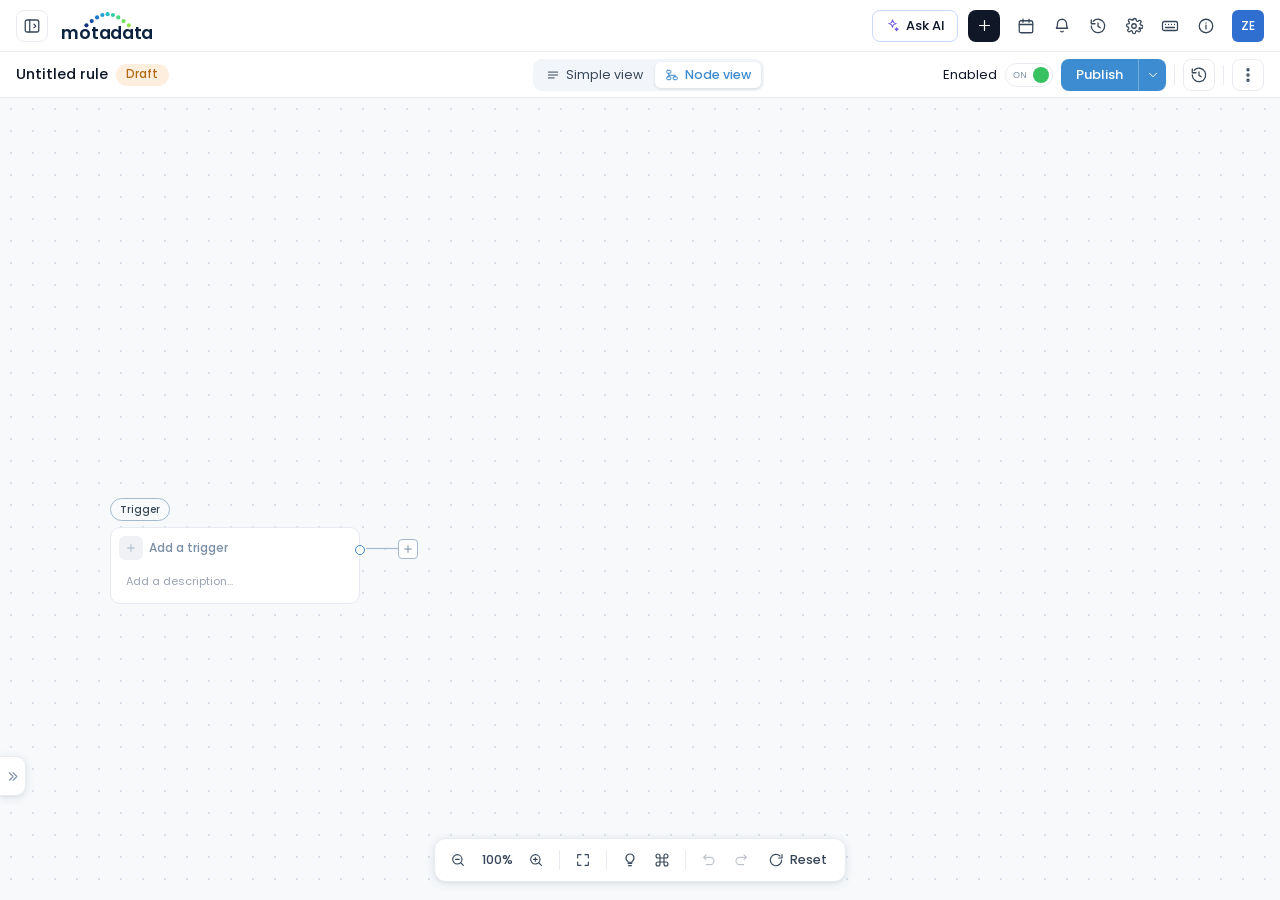
==== commit 084a33bb: "Move Guide/Shortcuts into the sidebar; fix minimap width/alignment/threshold Guide and Shortcuts now" ====
--- a/workflow-canvas.html
+++ b/workflow-canvas.html
@@ -681,6 +681,46 @@
         </div>
       </aside>
 
+      <!-- --------- Guide (Node reference) --------- -->
+      <aside class="sidebar hidden" id="guideCfg">
+        <div class="cfg-container">
+          <div class="cfg-inner">
+            <div class="cfg-head">
+              <div class="head-top">
+                <div class="head-left"><span class="cfg-node-name">Node reference</span></div>
+                <div class="head-right">
+                  <button class="hover-box" id="guideClose" data-tip="Close" aria-label="Close"><img src="assets/close2.svg" alt=""></button>
+                </div>
+              </div>
+              <div class="head-divider"></div>
+            </div>
+            <div class="cfg-scroll" id="guideScroll">
+              <div id="guideBody"></div>
+            </div>
+          </div>
+        </div>
+      </aside>
+
+      <!-- --------- Shortcuts --------- -->
+      <aside class="sidebar hidden" id="shortcutsCfg">
+        <div class="cfg-container">
+          <div class="cfg-inner">
+            <div class="cfg-head">
+              <div class="head-top">
+                <div class="head-left"><span class="cfg-node-name">Keyboard shortcuts</span></div>
+                <div class="head-right">
+                  <button class="hover-box" id="shortcutsClose" data-tip="Close" aria-label="Close"><img src="assets/close2.svg" alt=""></button>
+                </div>
+              </div>
+              <div class="head-divider"></div>
+            </div>
+            <div class="cfg-scroll" id="shortcutsScroll">
+              <div id="shortcutsBody"></div>
+            </div>
+          </div>
+        </div>
+      </aside>
+
     </div>
   </div>
   </div>
--- a/workflow-chrome.css
+++ b/workflow-chrome.css
@@ -282,15 +282,18 @@
 .cbtn.tool.active{background:rgba(61,139,208,.14);color:var(--primary);}
 .cbtn.tool.active:hover{background:rgba(61,139,208,.2);}
 
-/* ---- minimap: floats above the view group, only while it's needed ---- */
+/* ---- minimap: floats above the view group, only while it's needed ----
+   Same width as the zoom/fit group itself (100% of .view-bbar, its
+   position:relative anchor) and left-aligned to it — it used to be a fixed
+   120px, centred. Height stays fixed; only width was asked to match. */
 .minimap{
-  position:absolute;left:50%;bottom:calc(100% + 10px);transform:translateX(-50%);
-  width:120px;height:78px;padding:0;cursor:pointer;
+  position:absolute;left:0;bottom:calc(100% + 10px);
+  width:100%;height:78px;padding:0;cursor:pointer;
   background:var(--white);border:1px solid var(--chrome-border);border-radius:10px;
   box-shadow:var(--shadow-card);overflow:hidden;
   animation:mmIn .16s var(--ease);
 }
-@keyframes mmIn{from{opacity:0;transform:translateX(-50%) translateY(4px);}to{opacity:1;transform:translateX(-50%);}}
+@keyframes mmIn{from{opacity:0;transform:translateY(4px);}to{opacity:1;transform:none;}}
 .minimap svg{display:block;width:100%;height:100%;}
 .minimap .mm-view{fill:rgba(61,139,208,.12);stroke:var(--primary);stroke-width:1.4;cursor:grab;}
 .minimap.dragging{cursor:grabbing;}
@@ -319,25 +322,12 @@
 }
 .wf-tip kbd + kbd{margin-left:3px;}
 
-/* ---------------- guide / shortcuts / description card ---------------- */
-.floatcard{
-  position:fixed;z-index:190;width:320px;padding:14px;
-  background:var(--white);border:1px solid var(--border);border-radius:12px;
-  box-shadow:var(--shadow-flyout),0 12px 34px -14px rgba(54,70,88,.4);
-  animation:wfpopIn .14s var(--ease);
-}
-.fc-head{display:flex;align-items:center;justify-content:space-between;gap:10px;margin-bottom:10px;}
-.fc-title{font-size:12.5px;font-weight:500;color:var(--ink);}
-.fc-close{
-  width:20px;height:20px;flex-shrink:0;border:none;background:none;border-radius:5px;
-  display:flex;align-items:center;justify-content:center;cursor:pointer;padding:0;color:var(--gray-label);
-  transition:background .15s,color .15s;
-}
-.fc-close:hover{background:var(--chrome-hover);color:var(--page-text);}
-.fc-close svg{width:13px;height:13px;display:block;}
-.fc-list{margin:0;padding-left:18px;display:flex;flex-direction:column;gap:7px;}
-.fc-list li{font-size:11.5px;line-height:1.45;color:var(--gray-label);}
-.fc-list b{font-weight:500;color:var(--page-text);}
+/* ---------------- Guide / Shortcuts content ----------------
+   Lives inside the right-hand sidebar now (#guideCfg/#shortcutsCfg in
+   workflow-canvas.html use the same .cfg-* header/scroll shell every other
+   drawer does) — only the content-level classes below are still needed;
+   the old floatcard wrapper/header (.floatcard/.fc-head/.fc-title/
+   .fc-close) and the never-used .fc-list are gone. */
 .fc-keys{display:grid;grid-template-columns:auto 1fr;gap:7px 10px;margin:0;align-items:center;}
 .fc-keys dt{margin:0;}
 .fc-keys dd{margin:0;font-size:11.5px;color:var(--gray-label);}
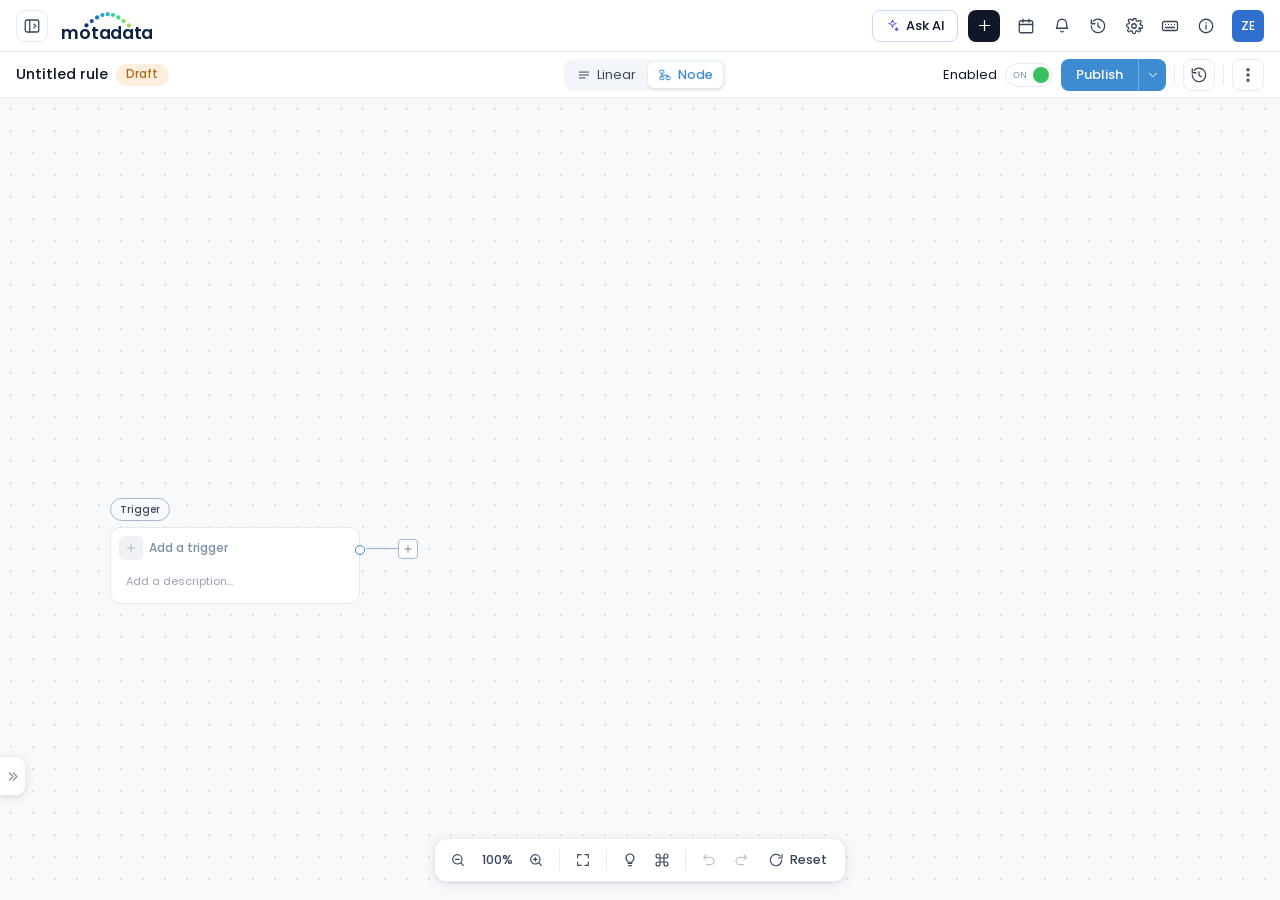
==== commit 49e3b9ff: "Rename Linear/Node tabs; replace drawer Documentation/Replace icons with Doc link View switch reads " ====
--- a/workflow-canvas.html
+++ b/workflow-canvas.html
@@ -332,7 +332,6 @@
                 </div>
                 <div class="head-right">
                   <div class="cfg-actions">
-                    <button class="hover-box" data-tip="Documentation" aria-label="Documentation"><img src="assets/book.svg" alt=""></button>
                     <button class="hover-box" id="trClear" data-tip="Clear" aria-label="Clear"><img src="assets/delete.svg" alt=""></button>
                     <button class="hover-box" id="trMore" data-tip="More" aria-label="More"><img src="assets/more-vertical.svg" alt=""></button>
                   </div>
@@ -344,7 +343,7 @@
                   <div class="cfg-node-badge" style="background:rgba(61,139,208,.12)"><img src="assets/n-trig-blue.svg" alt="" style="width:14px;height:14px"></div>
                   <span class="cfg-node-name" data-name="tr" title="Click to rename">Trigger</span>
                 </div>
-                <p class="cfg-desc">Pick the event that fires this workflow — everything else runs after it.</p>
+                <p class="cfg-desc">Pick the event that fires this workflow — everything else runs after it. <a href="#" class="cfg-doc" data-doc>Doc<img src="assets/open-link.svg" alt=""></a></p>
                 <textarea class="desc-inline" id="trDesc" rows="1" placeholder="Add a description..."></textarea>
               </div>
               <div class="head-divider"></div>
@@ -413,8 +412,6 @@
                 </div>
                 <div class="head-right">
                   <div class="cfg-actions">
-                    <button class="hover-box" data-tip="Documentation" aria-label="Documentation"><img src="assets/book.svg" alt=""></button>
-                    <button class="hover-box" id="brReplace" data-tip="Replace node" aria-label="Replace node"><img src="assets/repeat.svg" alt=""></button>
                     <button class="hover-box" id="brDelete" data-tip="Delete" aria-label="Delete"><img src="assets/delete.svg" alt=""></button>
                     <button class="hover-box" id="brMore" data-tip="More" aria-label="More"><img src="assets/more-vertical.svg" alt=""></button>
                   </div>
@@ -426,7 +423,7 @@
                   <div class="cfg-node-badge"><img src="assets/split2.svg" alt=""></div>
                   <span class="cfg-node-name" data-name="br" title="Click to rename">Branch</span>
                 </div>
-                <p class="cfg-desc" id="brDescStatic">Send the workflow down different paths depending on what the value is — like sorting tickets into the right team.</p>
+                <p class="cfg-desc" id="brDescStatic">Send the workflow down different paths depending on what the value is — like sorting tickets into the right team. <a href="#" class="cfg-doc" data-doc>Doc<img src="assets/open-link.svg" alt=""></a></p>
                 <textarea class="desc-inline" id="brDesc" rows="1" placeholder="Add a description..."></textarea>
               </div>
               <div class="head-divider"></div>
@@ -481,7 +478,6 @@
                       <button class="lane-pos" id="lnPos" type="button" data-tip="Jump to a branch" aria-label="Jump to a branch"></button>
                       <button class="ls-btn" id="lnNextBtn" type="button" data-tip="Next branch" aria-label="Next branch"><img src="assets/chevron-down.svg" alt="" style="transform:rotate(-90deg)"></button>
                     </div>
-                    <button class="hover-box" data-tip="Documentation" aria-label="Documentation"><img src="assets/book.svg" alt=""></button>
                     <button class="hover-box" id="lnDelete" data-tip="Delete branch" aria-label="Delete branch"><img src="assets/delete.svg" alt=""></button>
                   </div>
                   <button class="hover-box" id="lnClose" data-tip="Close" aria-label="Close"><img src="assets/close2.svg" alt=""></button>
@@ -551,8 +547,6 @@
                 </div>
                 <div class="head-right">
                   <div class="cfg-actions">
-                    <button class="hover-box" data-tip="Documentation" aria-label="Documentation"><img src="assets/book.svg" alt=""></button>
-                    <button class="hover-box" id="cdReplace" data-tip="Replace node" aria-label="Replace node"><img src="assets/repeat.svg" alt=""></button>
                     <button class="hover-box" id="cdDelete" data-tip="Delete" aria-label="Delete"><img src="assets/delete.svg" alt=""></button>
                     <button class="hover-box" id="cdMore" data-tip="More" aria-label="More"><img src="assets/more-vertical.svg" alt=""></button>
                   </div>
@@ -564,7 +558,7 @@
                   <div class="cfg-node-badge"><img src="assets/split2.svg" alt=""></div>
                   <span class="cfg-node-name" data-name="cd" title="Click to rename">IF / Else</span>
                 </div>
-                <p class="cfg-desc">Define a condition to split this workflow into two paths — one for when it's true, one for when it's not.</p>
+                <p class="cfg-desc">Define a condition to split this workflow into two paths — one for when it's true, one for when it's not. <a href="#" class="cfg-doc" data-doc>Doc<img src="assets/open-link.svg" alt=""></a></p>
                 <textarea class="desc-inline" id="cdDesc" rows="1" placeholder="Add a description..."></textarea>
               </div>
               <div class="head-divider"></div>
--- a/workflow-chrome.css
+++ b/workflow-chrome.css
@@ -328,9 +328,9 @@
    drawer does) — only the content-level classes below are still needed;
    the old floatcard wrapper/header (.floatcard/.fc-head/.fc-title/
    .fc-close) and the never-used .fc-list are gone. */
-.fc-keys{display:grid;grid-template-columns:auto 1fr;gap:7px 10px;margin:0;align-items:center;}
-.fc-keys dt{margin:0;}
-.fc-keys dd{margin:0;font-size:11.5px;color:var(--gray-label);}
+.fc-keys{display:grid;grid-template-columns:1fr auto;gap:7px 10px;margin:0;align-items:center;}
+.fc-keys dt{margin:0;font-size:11.5px;color:var(--gray-label);}
+.fc-keys dd{margin:0;justify-self:end;}
 .fc-keys kbd{
   display:inline-block;font-family:'Inter',monospace;font-size:10.5px;color:var(--page-text);
   background:var(--chrome-hover);border:1px solid var(--chrome-border);border-radius:5px;padding:2px 6px;white-space:nowrap;
@@ -356,9 +356,11 @@
 .fc-nr-ico.tone-split{background:var(--major-bg);color:var(--major);}
 .fc-nr-ico.tone-do{background:rgba(139,195,74,.16);color:#6a9a2a;}
 .fc-nr-ico.tone-util{background:rgba(61,139,208,.12);color:var(--primary);}
-.fc-nr-text{display:flex;flex-direction:column;gap:1px;min-width:0;}
+.fc-nr-text{flex:1 1 auto;display:flex;flex-direction:column;gap:1px;min-width:0;}
 .fc-nr-text b{font-size:12.5px;font-weight:500;color:var(--page-text);}
 .fc-nr-text span{font-size:11px;line-height:1.35;color:var(--gray-label);}
+.fc-nr-chev{flex-shrink:0;display:flex;color:var(--light-gray-text);}
+.fc-nr-chev svg{width:14px;height:14px;display:block;}
 .fc-walkthrough{
   display:block;width:100%;margin-top:12px;padding:9px;border:none;border-radius:9px;cursor:pointer;
   background:rgba(61,139,208,.12);color:var(--primary);font-family:inherit;font-size:12.5px;font-weight:500;
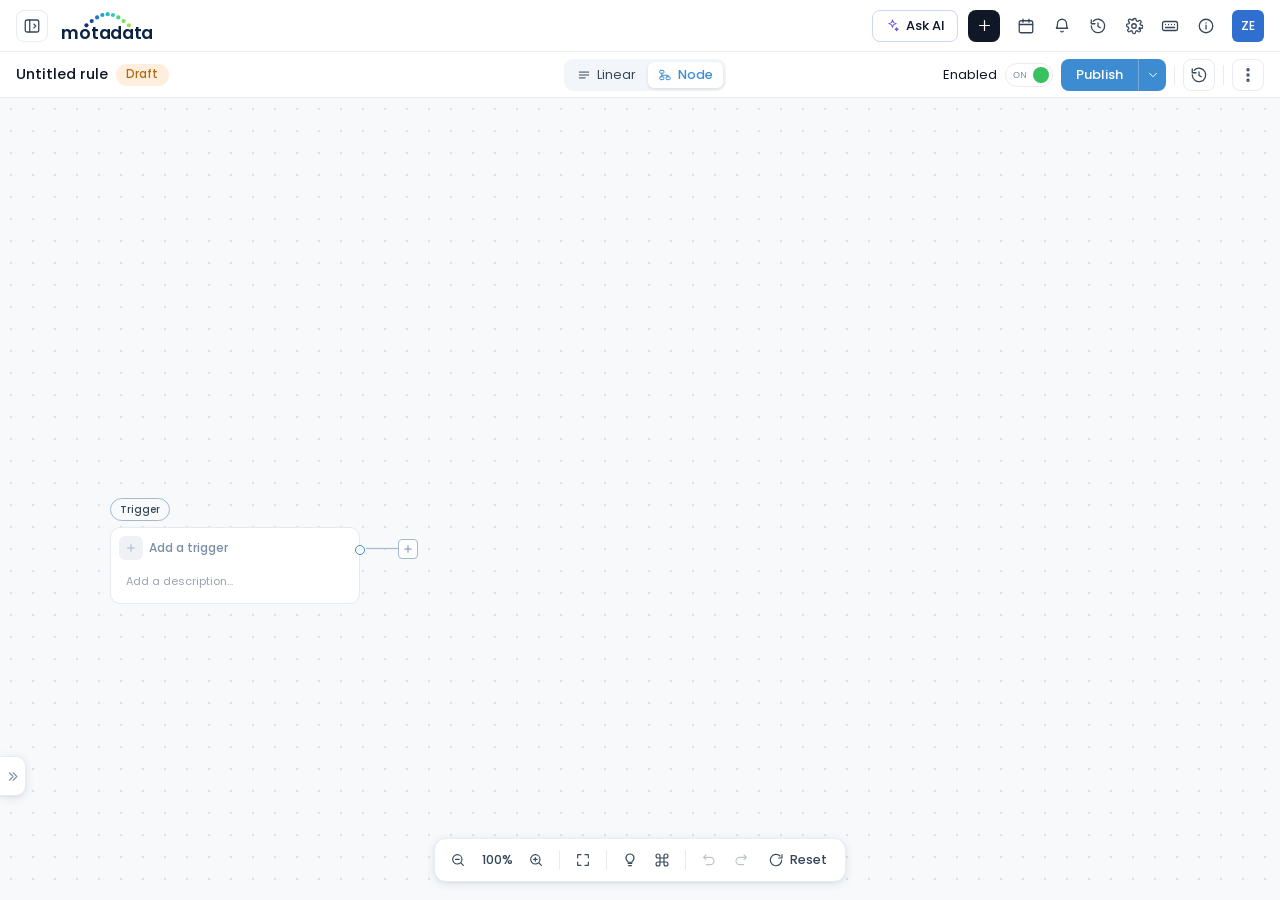
==== commit 472f0c13: "Add Linear view: embed V8 textual builder, skinned to match the Node view - linear/: V8 builder in a" ====
--- a/workflow-canvas.html
+++ b/workflow-canvas.html
@@ -44,7 +44,9 @@
      The drawer closes whenever a picker popover opens, so the canvas gets the
      full width while you choose the next node. */
   .dock{
-    width:412px;height:100%;flex-shrink:0;overflow:hidden;
+    /* the ServiceOps panel: opens at 400px and can be dragged between 400 and 650
+       (--side-w, set by the resizer in workflow-app.js); +10px for the inset */
+    width:calc(var(--side-w, 400px) + 10px);height:100%;flex-shrink:0;overflow:hidden;position:relative;
     padding:10px 10px 10px 0;
     transition:width .3s var(--ease),padding .3s var(--ease);
   }
@@ -52,13 +54,23 @@
   /* a floating panel, not a flush wall: rounded on all four corners with a
      margin from the window edges so the canvas reads as continuing behind it */
   .sidebar{
-    width:402px;height:100%;background:var(--white);
+    width:var(--side-w, 400px);height:100%;background:var(--white);
     border:1px solid var(--border);border-radius:14px;
     box-shadow:0 10px 30px -14px rgba(54,70,88,.3),0 2px 6px rgba(54,70,88,.05);
     display:flex;flex-direction:column;overflow:hidden;
     transition:transform .3s var(--ease),opacity .22s var(--ease);
   }
   .dock.closed .sidebar{transform:translateX(24px);opacity:0;}
+  /* drag handle on the panel's left edge — invisible strip, a small grip on hover */
+  .dock-resizer{
+    position:absolute;left:0;top:10px;bottom:10px;width:10px;z-index:6;cursor:col-resize;
+    display:flex;align-items:center;justify-content:center;
+  }
+  .dock-resizer span{width:4px;height:30px;border-radius:2px;background:var(--light-gray-text);opacity:0;transition:opacity .15s;}
+  .dock-resizer:hover span,body.side-drag .dock-resizer span{opacity:1;}
+  .dock.closed .dock-resizer{display:none;}
+  body.side-drag .dock{transition:none;}
+  body.side-drag{cursor:col-resize;user-select:none;}
 
   /* shared square icon button */
   .hover-box{
@@ -301,6 +313,11 @@
 </style>
 </head>
 <body>
+  <!-- Linear view: the textual builder (linear/index.html), loaded into this
+       frame the first time the Linear tab is picked — see workflow-chrome.js -->
+  <div class="linear-view" id="linearView" hidden>
+    <div class="linear-loading">Loading Linear view…</div>
+  </div>
   <div class="app">
   <div class="stage">
 
@@ -313,6 +330,7 @@
 
     <!-- ===================== DOCK ===================== -->
     <div class="dock closed" id="dock">
+      <div class="dock-resizer" id="dockResizer" title="Drag to resize"><span></span></div>
 
       <!-- --------- Trigger configuration --------- -->
       <aside class="sidebar hidden" id="triggerCfg">
--- a/workflow-nodes.css
+++ b/workflow-nodes.css
@@ -227,12 +227,16 @@
 /* ============ Grouped condition builder ============ */
 .cg-wrap{display:flex;flex-direction:column;gap:14px;width:100%;}
 .cg-list{display:flex;flex-direction:column;}
-.cg{display:flex;flex-direction:column;gap:8px;}
+.cg{display:flex;flex-direction:column;gap:6px;}
 .cg-head{display:flex;align-items:center;justify-content:space-between;}
-.cg-chip{border:1px solid var(--border);border-radius:12px;padding:3px 10px;font-size:10px;font-weight:500;color:var(--page-text);background:linear-gradient(90deg,rgba(223,229,237,.4),rgba(223,229,237,.4)),#fff;}
-.cg-tools{display:flex;gap:6px;}
+/* Group block (Figma 1654:88250 — the Stage block): a 10px pill and two 23px tinted icon boxes on
+   one line, 6px above a rgba(238,242,246,.6) card (8px radius, 12 12 8 padding). */
+.cg-chip{border:1px solid var(--border);border-radius:12px;padding:4px 8px;line-height:15px;font-size:10px;font-weight:500;color:var(--page-text);background:linear-gradient(90deg,rgba(223,229,237,.4),rgba(223,229,237,.4)),#fff;}
+.cg-tools{display:flex;gap:8px;}
+.cg-tools .hover-box.sm{width:23px;height:23px;border:none;border-radius:4.9px;background:rgba(238,242,246,.6);}
+.cg-tools .hover-box.sm img{width:12.3px;height:12.3px;}
 .hover-box.danger:hover{background:rgba(242,92,78,.12);}
-.cg-body{display:flex;flex-direction:column;gap:6px;padding:10px;border-radius:9px;background:linear-gradient(90deg,rgba(223,229,237,.28),rgba(223,229,237,.28)),#fff;}
+.cg-body{display:flex;flex-direction:column;gap:6px;padding:12px 12px 8px;border-radius:8px;background:linear-gradient(90deg,rgba(238,242,246,.6),rgba(238,242,246,.6)),#fff;}
 .cg-cond{display:flex;flex-direction:column;gap:6px;}
 .cg-cond-head{display:flex;align-items:center;justify-content:space-between;}
 .cg-toggle{display:flex;align-items:center;gap:4px;background:none;border:none;cursor:pointer;padding:2px 0;font-family:inherit;font-size:11px;font-weight:500;color:var(--page-text);}
@@ -247,6 +251,101 @@
 .fx-btn{width:38px;height:35px;flex-shrink:0;border:1px solid var(--border);border-top:none;border-radius:0 0 8px 0;background:rgba(223,229,237,.35);cursor:pointer;font-family:'Poppins',serif;font-style:italic;font-size:11px;font-weight:500;color:var(--page-text);}
 .fx-btn:hover{background:rgba(223,229,237,.7);}
 .fx-btn.on{background:rgba(61,139,208,.14);color:var(--primary);border-color:rgba(61,139,208,.45);}
+
+/* ============ Cc Emails chip input — condition value cell, Cc Emails field ============
+   Same .cell-val box (bottom-left radius, no right border, butts against
+   .fx-btn) with chips added. Two states:
+   · editing (.editing — the input has focus): the cell grows and the row
+     wraps, so every address added so far stays visible while adding more;
+   · collapsed: one line, the input shrinks to a sliver, and chips that
+     don't fit fold into a "+N" badge (layoutEmailRow() in workflow-app.js
+     measures after every render and on every focus change). */
+.cell-emails{padding:0 0 0 10px;cursor:text;}
+.cell-emails.editing{height:auto;min-height:35px;padding-top:5px;padding-bottom:5px;}
+.cell-emails.editing + .fx-btn{height:auto;}          /* stretch alongside the grown cell */
+.email-row{display:flex;align-items:center;gap:6px;width:100%;overflow:hidden;flex-wrap:nowrap;}
+.cell-emails.editing .email-row{flex-wrap:wrap;row-gap:5px;}
+.email-chip{
+  display:inline-flex;align-items:center;gap:4px;flex-shrink:0;max-width:150px;
+  background:var(--chrome-hover);border-radius:6px;padding:3px 4px 3px 8px;
+  font-size:10.5px;font-weight:500;color:var(--page-text);white-space:nowrap;cursor:default;
+}
+.email-chip-t{overflow:hidden;text-overflow:ellipsis;min-width:0;}
+.email-chip-x{
+  width:16px;height:16px;flex-shrink:0;border:none;background:none;border-radius:4px;
+  display:flex;align-items:center;justify-content:center;cursor:pointer;padding:0;opacity:.55;
+}
+.email-chip-x:hover{opacity:1;background:rgba(242,92,78,.14);}
+.email-chip-x img{width:9px;height:9px;display:block;}
+.cell-emails .email-input{flex:1 1 120px;min-width:120px;width:auto;height:22px;border:none;outline:none;background:none;font-family:inherit;font-size:11px;color:var(--page-text);cursor:text;}
+/* collapsed with chips: the input is just a sliver at the end — the chips
+   get the room, and a click anywhere in the cell still focuses it */
+.cell-emails:not(.editing) .email-chip ~ .email-input{flex:1 1 0;min-width:16px;}
+.email-input::placeholder{color:var(--page-text);opacity:.6;font-weight:400;}
+.email-more{
+  flex-shrink:0;border:1px solid var(--border);border-radius:10px;background:var(--white);
+  padding:2px 8px;font-family:inherit;font-size:10.5px;font-weight:500;color:var(--primary);cursor:pointer;
+}
+.email-more:hover{background:#f4f9fd;}
+.email-foot{display:flex;align-items:center;justify-content:space-between;gap:10px;margin-top:2px;padding:0 2px;}
+.email-hint{margin-left:auto;font-size:10px;color:var(--gray-label);}
+.email-err{font-size:10px;color:var(--critical);}
+
+/* "+N" popup — the manager for long lists: count + bulk remove header,
+   one search-or-add box, highlighted matches, hover-reveal × per row. No
+   close button of its own (dismissed by clicking outside or Esc, like every
+   other anchored popover here). Width is set from the email cell in JS. */
+.email-popup{
+  position:fixed;z-index:200;width:280px;max-height:340px;display:flex;flex-direction:column;
+  background:var(--white);border:1px solid var(--border);border-radius:10px;
+  box-shadow:0 10px 30px -14px rgba(54,70,88,.3),0 2px 6px rgba(54,70,88,.05);
+  overflow:hidden;animation:wfpopIn .14s var(--ease);
+}
+.email-popup-search{
+  display:flex;align-items:center;gap:7px;flex-shrink:0;margin:8px 8px 4px;padding:0 10px;height:30px;
+  border:1px solid var(--border);border-radius:6px;background:var(--white);cursor:text;transition:border-color .12s;
+}
+.email-popup-search:focus-within{border-color:var(--primary);}
+.email-popup-search img{width:13px;height:13px;display:block;opacity:.5;flex-shrink:0;}
+.email-popup-search input{flex:1 1 0;min-width:0;border:none;outline:none;background:none;font-family:inherit;font-size:11.5px;color:var(--page-text);}
+.email-popup-head{
+  display:flex;align-items:center;justify-content:space-between;gap:8px;flex-shrink:0;
+  min-height:34px;padding:4px 6px 4px 12px;border-bottom:1px solid var(--light-border);
+}
+.email-popup-head.confirm{background:#fff6f5;}
+.email-popup-ttl{font-size:11.5px;font-weight:600;color:var(--page-text);white-space:nowrap;}
+.email-popup-acts{display:flex;gap:4px;}
+.email-popup-btn{
+  border:none;background:none;border-radius:6px;padding:4px 8px;cursor:pointer;
+  font-family:inherit;font-size:11px;font-weight:500;color:var(--page-text);
+}
+.email-popup-btn:hover{background:var(--grid-hover);}
+.email-popup-btn.danger{color:var(--critical);}
+.email-popup-btn.danger:hover{background:rgba(242,92,78,.1);}
+.email-popup-btn.danger.solid{background:var(--critical);color:#fff;}
+.email-popup-btn.danger.solid:hover{filter:brightness(.94);}
+.email-popup-msg{flex-shrink:0;padding:5px 12px;font-size:10.5px;color:var(--gray-label);background:var(--grid-hover);border-bottom:1px solid var(--light-border);}
+.email-popup-list{overflow-y:auto;padding:4px;min-height:0;}
+.email-popup-add{
+  display:flex;align-items:center;gap:8px;width:100%;padding:7px 8px;border:none;border-radius:7px;
+  background:#f4f9fd;cursor:pointer;font-family:inherit;font-size:11.5px;color:var(--primary);text-align:left;
+}
+.email-popup-add:hover{background:#e9f3fb;}
+.email-popup-add img{width:12px;height:12px;display:block;flex-shrink:0;}
+.email-popup-add span{flex:1 1 0;min-width:0;overflow:hidden;text-overflow:ellipsis;white-space:nowrap;}
+.email-popup-add kbd{font-family:inherit;font-size:9.5px;color:var(--gray-label);border:1px solid var(--border);border-radius:4px;padding:1px 5px;background:var(--white);}
+.email-popup-row{display:flex;align-items:center;justify-content:space-between;gap:8px;padding:6px 8px;border-radius:7px;font-size:11.5px;color:var(--page-text);}
+.email-popup-t{flex:1 1 0;min-width:0;overflow:hidden;text-overflow:ellipsis;white-space:nowrap;}
+.email-popup-t mark{background:rgba(255,196,0,.32);color:inherit;border-radius:2px;}
+.email-popup-row:hover{background:var(--grid-hover);}
+.email-popup-x{
+  width:18px;height:18px;flex-shrink:0;border:none;background:none;border-radius:5px;
+  display:flex;align-items:center;justify-content:center;cursor:pointer;padding:0;opacity:0;transition:opacity .12s;
+}
+.email-popup-row:hover .email-popup-x{opacity:1;}
+.email-popup-x:hover{background:rgba(242,92,78,.14);}
+.email-popup-x img{width:10px;height:10px;display:block;}
+.email-popup-empty{padding:16px 10px;text-align:center;font-size:11px;color:var(--gray-label);}
 /* And / Or chip on a thin rail between conditions and between groups */
 .cg-join{display:flex;flex-direction:column;align-items:flex-start;padding-left:14px;}
 .cg-join i{display:block;width:1px;height:12px;background:var(--border);margin-left:16px;}
--- a/workflow-chrome.css
+++ b/workflow-chrome.css
@@ -22,6 +22,19 @@
 .app{position:fixed;inset:0;display:flex;flex-direction:column;background:#f7f9fb;}
 .app .stage{position:static;flex:1 1 0;min-height:0;}
 
+/* Linear view — the textual builder in an iframe, laid over the whole stage
+   (canvas, drawer and bottom toolbar all stay mounted underneath, so Node
+   view comes back exactly as it was left). A direct child of <body>, not of
+   .app — .app is its own stacking context, and the bottom toolbar lives
+   outside it. `top` is set from the stage's own top edge in
+   workflow-chrome.js. Sits above the bottom toolbar (140) and
+   below the hover-out nav (150) and every popover (200). */
+.linear-view{position:fixed;left:0;right:0;bottom:0;z-index:145;background:#fff;}
+.linear-view iframe{position:absolute;inset:0;width:100%;height:100%;border:0;opacity:0;transition:opacity .2s;}
+.linear-view.ready iframe{opacity:1;}
+.linear-loading{position:absolute;inset:0;display:flex;align-items:center;justify-content:center;font-size:13px;color:var(--light-gray-text);}
+body.view-linear .toast{z-index:160;left:50%;}
+
 /* shared icon button */
 .cbtn{
   width:32px;height:32px;flex-shrink:0;border:none;background:none;border-radius:8px;
@@ -251,8 +264,9 @@
   background:var(--white);border:1px solid var(--chrome-border);border-radius:12px;box-shadow:var(--shadow-card);
   transition:left .3s var(--ease);
 }
-/* the config drawer takes 400px off the right, so re-centre over what is left */
-body.dock-open .bottombar{left:calc(50% - 206px);}
+/* the config drawer takes its width off the right, so re-centre over what is left */
+body.dock-open .bottombar{left:calc(50% - (var(--side-w, 400px) + 10px) / 2);}
+body.side-drag .bottombar{transition:none;}
 .bbar{display:flex;align-items:center;gap:2px;}
 .bbar .cbtn{width:30px;height:30px;border-radius:7px;color:var(--page-text);}
 .bbar .cbtn svg{width:16px;height:16px;}
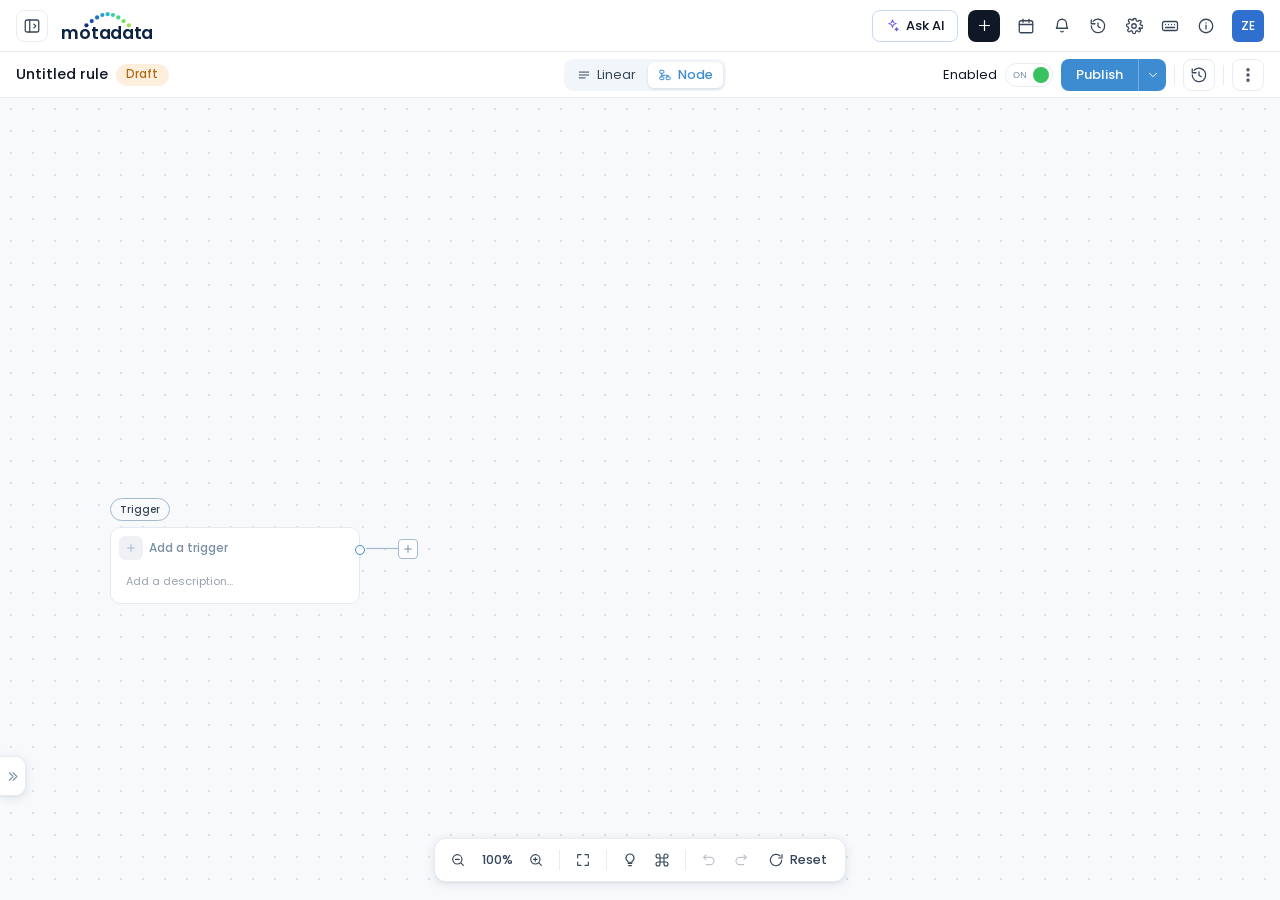
==== commit c4a5ca59: "Linear view: popup polish, V1/V2 sidebar popup trial, field-width popups - Sidebar popups save with " ====
--- a/workflow-canvas.html
+++ b/workflow-canvas.html
@@ -620,6 +620,88 @@
         </div>
       </aside>
 
+      <!-- --------- Send an Email configuration --------- -->
+      <aside class="sidebar hidden" id="emailCfg">
+        <div class="cfg-container">
+          <div class="cfg-inner">
+            <div class="cfg-head" id="emHead">
+              <div class="head-top">
+                <div class="head-left">
+                  <button class="goto-pill" id="emGoto" aria-label="Go to previous node">
+                    <img src="assets/chevron-down.svg" alt="">
+                    <span class="pill-text">Go to Trigger Node</span>
+                  </button>
+                  <div class="title-inline">
+                    <div class="cfg-node-badge em-badge"><img src="assets/mail.svg" alt=""></div>
+                    <span class="cfg-node-name" data-name="em" title="Click to rename">Send an Email</span>
+                  </div>
+                </div>
+                <div class="head-right">
+                  <div class="cfg-actions">
+                    <button class="hover-box" id="emDelete" data-tip="Delete" aria-label="Delete"><img src="assets/delete.svg" alt=""></button>
+                    <button class="hover-box" id="emMore" data-tip="More" aria-label="More"><img src="assets/more-vertical.svg" alt=""></button>
+                  </div>
+                  <button class="hover-box" id="emClose" data-tip="Close" aria-label="Close"><img src="assets/close2.svg" alt=""></button>
+                </div>
+              </div>
+              <div class="head-expanded">
+                <div class="cfg-node-title">
+                  <div class="cfg-node-badge em-badge"><img src="assets/mail.svg" alt=""></div>
+                  <span class="cfg-node-name" data-name="em" title="Click to rename">Send an Email</span>
+                </div>
+                <p class="cfg-desc">Send an email when the workflow reaches this step — write it here or start from a template. <a href="#" class="cfg-doc" data-doc>Doc<img src="assets/open-link.svg" alt=""></a></p>
+                <textarea class="desc-inline" id="emDesc" rows="1" placeholder="Add a description..."></textarea>
+              </div>
+              <div class="head-divider"></div>
+            </div>
+            <div class="cfg-scroll" id="emScroll">
+              <div class="cfg-alert hidden" id="emAlert"></div>
+              <div class="cfg-form">
+                <div class="field">
+                  <div class="field-label">Title <span class="req">*</span></div>
+                  <div class="input-box" id="emTitleBox"><input id="emTitle" type="text" placeholder="Add title..."></div>
+                </div>
+                <!-- "Message" + "Use template" sit ABOVE the filled card, outside it (user 2026-10-21 — like the product's
+                     "Insert From Template"); the card is #F9FAFB with no stroke -->
+                <div class="em-card-head">
+                  <span class="em-card-title">Message</span>
+                  <span class="em-tpl-wrap" id="emTplWrap"></span>
+                </div>
+                <div class="em-card" id="emCard">
+                  <!-- To: search people or type an email (+ Reference); Cc / Bcc removed for now (user 2026-10-21) -->
+                  <div class="field em-field" data-k="to">
+                    <div class="field-label">To <span class="req">*</span></div>
+                    <div class="em-to" id="emTo"></div>
+                  </div>
+                  <!-- Technician group: its own multi-select, no longer folded into To (user 2026-10-21) -->
+                  <div class="field em-field" data-k="tg">
+                    <div class="field-label">Technician group</div>
+                    <button type="button" class="em-tg" id="emTg"></button>
+                  </div>
+                  <div class="field">
+                    <div class="field-label">Subject <span class="req">*</span></div>
+                    <div class="input-box" id="emSubjectBox"><input id="emSubject" type="text" placeholder="Add a subject..."></div>
+                  </div>
+                  <div class="field">
+                    <div class="field-label">Content <span class="req">*</span></div>
+                    <div class="input-box textarea em-body" id="emBodyBox"><textarea id="emBody" rows="6" placeholder="Write the email..."></textarea></div>
+                  </div>
+                </div>
+                <button type="button" class="em-attach" id="emAttach"><img src="assets/plus-square.svg" alt="">Attachments</button>
+              </div>
+              <div class="next-node" id="emNextWrap">
+                <button class="next-node-head" type="button" data-nn-toggle>
+                  <span class="nn-text"><h3>Next step</h3><p>Define what happens after this block</p></span>
+                  <span class="nn-chev"><img src="assets/chevron-down.svg" alt=""></span>
+                </button>
+                <div class="nn-body" id="emNext"></div>
+              </div>
+            </div>
+            <div class="autosave"><i></i>All changes are saved automatically</div>
+          </div>
+        </div>
+      </aside>
+
       <!-- --------- Run History (replaces the drawer, read-only while open) --------- -->
       <aside class="sidebar hidden" id="runHistoryCfg">
         <div class="cfg-container">
--- a/workflow-nodes.css
+++ b/workflow-nodes.css
@@ -553,3 +553,85 @@
 /* cursor mode hint: note tool turns the empty canvas into a "place here" surface */
 .canvas.tool-note{cursor:crosshair;}
 .canvas.tool-note .nd{cursor:default;}
+
+/* ============ Send an Email drawer ============
+   One tinted "Message" card holds To / Cc (+ Bcc) / Subject / Content, with
+   "Use template" in primary blue at its top right. Recipients reuse the
+   Cc Emails chip input (.cell-emails) — boxed on their own here, not joined
+   to an fx button the way a condition value cell is. */
+.cfg-node-badge.em-badge{background:rgba(61,139,208,.12);}
+.em-card{display:flex;flex-direction:column;gap:14px;width:100%;padding:14px 12px;background:#F9FAFB;border:none;border-radius:10px;}   /* filled, no stroke (user 2026-10-21) */
+.em-card-head{display:flex;align-items:center;justify-content:space-between;gap:8px;min-height:24px;width:100%;margin-top:-6px;margin-bottom:-6px;}   /* sits above the card, outside it */
+.em-card-title{font-size:12px;font-weight:600;color:var(--page-text);}
+.em-tpl-wrap{display:flex;align-items:center;min-width:0;}
+.em-tpl{display:inline-flex;align-items:center;gap:2px;min-width:0;}
+.em-tpl-btn{display:inline-flex;align-items:center;gap:5px;min-width:0;max-width:200px;border:none;background:none;border-radius:6px;padding:3px 6px;font-family:inherit;font-size:12px;font-weight:500;color:var(--primary);cursor:pointer;}
+.em-tpl-btn span{overflow:hidden;text-overflow:ellipsis;white-space:nowrap;}
+.em-tpl-btn:hover{background:rgba(61,139,208,.1);}
+.em-tpl-btn img{width:13px;height:13px;display:block;flex-shrink:0;}
+.em-tpl-x{width:20px;height:20px;border:none;background:none;border-radius:5px;display:flex;align-items:center;justify-content:center;cursor:pointer;opacity:0;transition:opacity .12s;}
+.em-tpl:hover .em-tpl-x,.em-tpl-x:focus-visible{opacity:.6;}
+.em-tpl-x:hover{opacity:1;background:rgba(242,92,78,.12);}
+.em-tpl-x img{width:9px;height:9px;display:block;}
+.em-label-row{display:flex;align-items:center;justify-content:space-between;}
+.em-bcc-link{border:none;background:none;padding:0 2px;font-family:inherit;font-size:11px;font-weight:500;color:var(--primary);cursor:pointer;}
+.em-bcc-link:hover{text-decoration:underline;}
+.em-rcpt .cell-emails{height:auto;min-height:32px;border:1px solid var(--border);border-radius:6px;background:var(--white);}
+.em-rcpt .email-foot{min-height:0;}
+.em-rcpt .email-hint{display:none;}
+.em-rcpt .cell-emails.editing ~ .email-foot .email-hint{display:inline;}
+.em-field.invalid .cell-emails{border-color:var(--critical);}
+.em-card .input-box.em-body{height:auto;padding-top:6px;padding-bottom:6px;}
+.em-card .input-box.em-body textarea{height:auto;min-height:118px;line-height:1.55;resize:vertical;}
+.em-attach{align-self:flex-start;display:inline-flex;align-items:center;gap:6px;border:1px dashed var(--border);border-radius:6px;background:var(--white);padding:6px 10px;font-family:inherit;font-size:11.5px;font-weight:500;color:var(--page-text);cursor:pointer;}
+.em-attach:hover{border-color:var(--primary);color:var(--primary);}
+.em-attach img{width:13px;height:13px;display:block;}
+
+/* ── Send an Email › To + Technician group (user 2026-10-21) ─────────────────────
+   To = one search-or-add box with a dropdown under it: an empty state, people
+   matches, "Add “x”", and a purple Reference card. Technician group = a
+   multi-select showing the newest pick + "+N". */
+.em-to{position:relative;width:100%;}
+.em-to-box{display:flex;flex-wrap:wrap;align-items:center;gap:4px;min-height:36px;padding:4px 8px;background:#fff;border:1px solid #dfe5ed;border-radius:8px;cursor:text;transition:border-color .12s;}
+.em-to-box:focus-within{border-color:#3d8bd0;}
+.em-field.invalid .em-to-box{border:1px dashed #f25c4e;}
+.em-to-input{flex:1;min-width:140px;height:26px;border:none;outline:none;background:transparent;font:inherit;font-size:13px;color:#364658;padding:0 4px;}
+.em-to-input::placeholder{color:#a5bad0;}
+.em-chip{display:inline-flex;align-items:center;gap:2px;height:24px;max-width:100%;padding:0 4px 0 8px;border-radius:6px;background:#EEF2F6;color:#364658;font-size:12px;white-space:nowrap;overflow:hidden;text-overflow:ellipsis;}
+.em-chip.ref{background:#f0e8fc;color:#8a24d6;}
+.em-chip button{width:18px;height:18px;border:none;background:none;border-radius:4px;color:inherit;opacity:.55;cursor:pointer;font-size:13px;line-height:1;}
+.em-chip button:hover{opacity:1;background:rgba(0,0,0,.06);}
+.em-to-err{margin-top:4px;font-size:11.5px;color:#f25c4e;}
+.em-to-pop{position:absolute;left:0;right:0;top:calc(100% + 6px);z-index:30;display:flex;flex-direction:column;gap:2px;padding:6px;max-height:320px;overflow:auto;background:#fff;border:1px solid #dfe5ed;border-radius:12px;box-shadow:0 12px 32px -12px rgba(54,70,88,.28),0 2px 6px rgba(54,70,88,.06);}
+.em-to-empty{display:flex;flex-direction:column;align-items:center;text-align:center;padding:12px 16px 14px;}
+.em-to-et{margin-top:6px;font-size:13px;font-weight:600;color:#364658;}
+.em-to-es{margin-top:3px;max-width:230px;font-size:11.5px;line-height:1.4;color:#7b8fa5;}
+.em-to-hint{padding:8px 8px 6px;font-size:12px;color:#7b8fa5;}
+.em-to-sec{padding:8px 8px 4px;font-size:10.5px;font-weight:600;letter-spacing:.07em;text-transform:uppercase;color:#8E9FBC;}
+.em-to-row{display:flex;align-items:center;gap:10px;width:100%;padding:6px 8px;border:none;border-radius:8px;background:none;text-align:left;cursor:pointer;font:inherit;color:#364658;}
+.em-to-row:hover{background:#F6F9FC;}
+.em-to-row kbd{margin-left:auto;padding:1px 5px;border:1px solid #dfe5ed;border-radius:4px;font:inherit;font-size:10px;color:#7b8fa5;}
+.em-to-av{flex-shrink:0;width:26px;height:26px;border-radius:50%;display:flex;align-items:center;justify-content:center;background:#EEF2F6;color:#516381;font-size:10.5px;font-weight:600;}
+.em-to-av.add{background:rgba(61,139,208,.12);color:#3d8bd0;font-size:15px;}
+.em-to-row.add .em-to-name{color:#3d8bd0;font-weight:500;}
+.em-to-tx{display:flex;flex-direction:column;min-width:0;}
+.em-to-name{font-size:13px;color:#364658;white-space:nowrap;overflow:hidden;text-overflow:ellipsis;}
+.em-to-mail{font-size:11.5px;color:#7b8fa5;white-space:nowrap;overflow:hidden;text-overflow:ellipsis;}
+.em-to-pop mark{background:#FDE68A;color:inherit;border-radius:2px;}
+.em-to-x{flex-shrink:0;width:22px;height:22px;border-radius:6px;display:flex;align-items:center;justify-content:center;background:#f0e8fc;color:#8a24d6;font-family:ui-monospace,monospace;font-size:10px;font-weight:700;}
+.em-to-row.ref .em-to-name{color:#6B21A8;}
+.em-to-refcard{display:flex;align-items:center;gap:10px;margin-top:6px;padding:8px 10px;border:1px solid #E9D5FF;border-radius:10px;background:linear-gradient(135deg,#fff 0%,#FAF5FF 100%);cursor:pointer;text-align:left;font:inherit;box-shadow:0 1px 2px rgba(124,58,237,.06);}
+.em-to-refcard:hover{border-color:#C4B5FD;}
+.em-to-x.lg{width:28px;height:28px;border-radius:8px;background:linear-gradient(135deg,#A855F7 0%,#7C3AED 100%);color:#fff;font-size:11px;box-shadow:0 2px 6px -1px rgba(124,58,237,.45);}
+.em-to-rt{font-size:12.5px;font-weight:600;color:#6B21A8;}
+.em-to-rs{font-size:11px;color:#8B5CF6;}
+.em-to-chev{margin-left:auto;width:22px;height:22px;border-radius:50%;display:flex;align-items:center;justify-content:center;background:#F3E8FF;color:#7C3AED;}
+.em-to-chev svg,.em-to-back svg{width:13px;height:13px;}
+.em-to-back{display:inline-flex;align-items:center;gap:4px;align-self:flex-start;padding:4px 6px;border:none;background:none;border-radius:6px;font:inherit;font-size:12.5px;font-weight:600;color:#364658;cursor:pointer;}
+.em-to-back:hover{background:#F6F9FC;}
+.em-tg{display:flex;align-items:center;gap:6px;width:100%;min-height:36px;padding:0 10px;background:#fff;border:1px solid #dfe5ed;border-radius:8px;cursor:pointer;font:inherit;text-align:left;transition:border-color .12s;}
+.em-tg:hover{border-color:#cbd5e1;}
+.em-tg-ph{flex:1;font-size:13px;color:#a5bad0;}
+.em-tg .em-chip{padding:0 8px;}
+.em-more{display:inline-flex;align-items:center;height:20px;padding:0 6px;border-radius:999px;border:1px solid #dfe5ed;background:#F6F9FC;color:#7b8fa5;font-size:11.5px;font-weight:500;}
+.em-tg-chev{margin-left:auto;width:13px;height:13px;color:#a5bad0;flex-shrink:0;}
--- a/workflow-chrome.css
+++ b/workflow-chrome.css
@@ -136,6 +136,13 @@
 
 /* Enabled + ON/OFF switch */
 .enable-row{display:flex;align-items:center;gap:8px;flex-shrink:0;font-size:13px;color:var(--ink);}
+/* Email recipients design-version switch — Linear view only */
+.email-ver{display:flex;align-items:center;gap:6px;flex-shrink:0;font-size:12px;color:#7b8fa5;margin-right:8px;}
+body:not(.view-linear) .email-ver{display:none;}
+.email-ver select{height:30px;padding:0 26px 0 10px;border:1px solid #dfe5ed;border-radius:6px;background:#fff url("data:image/svg+xml,%3Csvg xmlns='http://www.w3.org/2000/svg' width='10' height='10' viewBox='0 0 24 24' fill='none' stroke='%237b8fa5' stroke-width='2.4' stroke-linecap='round'%3E%3Cpath d='m6 9 6 6 6-6'/%3E%3C/svg%3E") no-repeat right 9px center;
+  appearance:none;-webkit-appearance:none;font:inherit;font-size:12px;font-weight:500;color:#364658;cursor:pointer;}
+.email-ver select:hover{border-color:#cbd5e1;}
+.email-ver select:focus-visible{outline:2px solid #3d8bd0;outline-offset:1px;}
 .switch{
   position:relative;width:48px;height:24px;flex-shrink:0;padding:0;cursor:pointer;
   border:1px solid var(--chrome-border);border-radius:12px;background:var(--white);
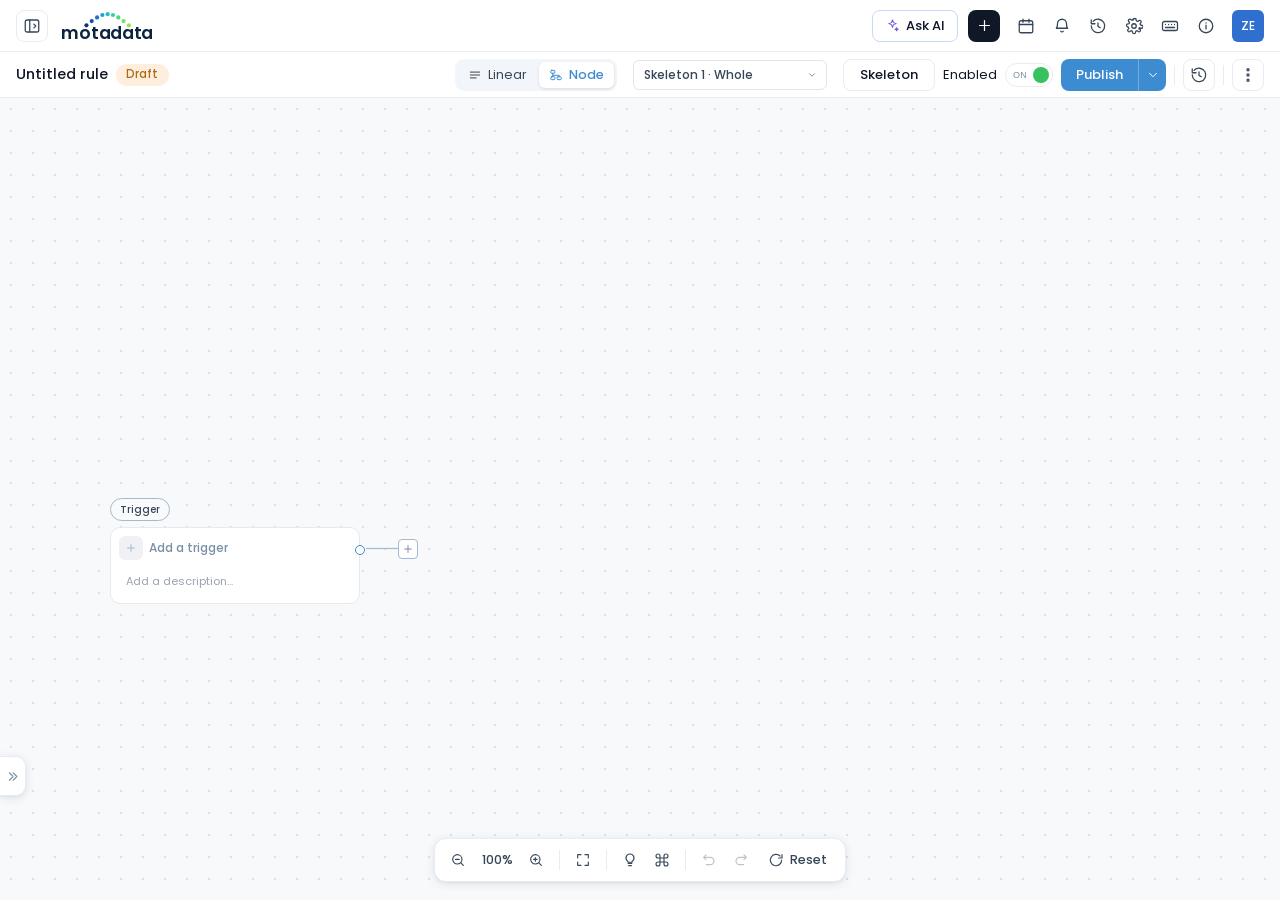
==== commit b199a77f: "Linear view: detached steps (panel / popover, reattach list, drag), skeleton designs - Detach a part" ====
--- a/workflow-canvas.html
+++ b/workflow-canvas.html
@@ -10,6 +10,9 @@
 <link rel="stylesheet" href="workflow-nodes.css">
 <link rel="stylesheet" href="workflow-popover.css">
 <link rel="stylesheet" href="workflow-chrome.css">
+<link rel="stylesheet" href="workflow-skeleton.css">
+<script>/* ?skeleton=hold keeps the loading skeletons on screen for design review */
+if(/[?&]skeleton=hold\b/.test(location.search)) document.documentElement.classList.add('skel-hold');</script>
 <style>
   :root{
     --page-text:#364658;
@@ -316,7 +319,59 @@
   <!-- Linear view: the textual builder (linear/index.html), loaded into this
        frame the first time the Linear tab is picked — see workflow-chrome.js -->
   <div class="linear-view" id="linearView" hidden>
-    <div class="linear-loading">Loading Linear view…</div>
+    <!-- loading skeleton (Linear view): vertical, read top to bottom -->
+    <div class="lskel" role="status" aria-live="polite">
+      <span class="sk-sr">Loading workflow</span>
+      <div class="ls-col" aria-hidden="true">
+        <div class="ls-seg">
+          <div class="ls-row" style="--d:0s"><div class="ls-mk"><i class="ring"></i></div><div class="ls-body"><div class="ls-line"><span class="sk ls-bdg when"></span><span class="sk ls-w soft" style="width:16px"></span><span class="sk ls-w deep u" style="width:80px"></span><span class="sk ls-w soft" style="width:20px"></span><span class="sk ls-w deep u" style="width:66px"></span></div><span class="sk soft ls-sub" style="width:250px"></span></div></div>
+          <div class="ls-gap"></div>
+          <div class="ls-row" style="--d:0.06s"><div class="ls-mk"><i class="dia"></i></div><div class="ls-body"><div class="ls-line"><span class="sk ls-bdg if"></span><span class="sk ls-w deep u" style="width:72px"></span><span class="sk ls-w soft" style="width:18px"></span><span class="sk ls-w deep u" style="width:84px"></span></div></div></div>
+          <div class="ls-gap s"></div>
+          <div class="ls-row" style="--d:0.1s;margin-left:42px"><div class="ls-mk"></div><div class="ls-body"><div class="ls-line"><span class="sk ls-bdg join"></span><span class="sk ls-w deep u" style="width:66px"></span><span class="sk ls-w soft" style="width:52px"></span><span class="sk ls-w deep u" style="width:62px"></span></div></div></div>
+          <div class="ls-gap"></div>
+          <div class="ls-row" style="--d:0.16s"><div class="ls-mk"><i class="dot"></i></div><div class="ls-body"><div class="ls-line"><span class="sk ls-bdg then"></span><span class="sk ls-w soft" style="width:48px"></span><span class="sk ls-w deep u" style="width:32px"></span><span class="sk ls-w deep u" style="width:120px"></span></div></div></div>
+          <div class="ls-card" style="--d:0.2s"><span class="sk ico"></span><div class="tx"><span class="sk deep" style="width:120px;height:11px"></span><span class="sk soft" style="width:186px;height:8px"></span></div><span class="ls-cta"><span class="sk" style="width:34px"></span><i class="chv"></i></span></div>
+          <div class="ls-gap"></div>
+        </div>
+        <div class="ls-br">
+          <div class="ls-lane"><span class="ls-rail"></span>
+            <div class="ls-row" style="--d:0.28s"><div class="ls-mk"><i class="chev"></i></div><div class="ls-body" style="flex-direction:row;align-items:center;padding-top:0;height:34px;gap:10px"><span class="sk ls-lname"></span><span class="sk soft ls-count"></span></div></div>
+            <div class="ls-row" style="--d:0.32s"><div class="ls-mk"><i class="dia"></i></div><div class="ls-body"><div class="ls-line"><span class="sk ls-bdg if"></span><span class="sk ls-w deep u" style="width:60px"></span><span class="sk ls-w soft" style="width:16px"></span><span class="sk ls-w deep u" style="width:46px"></span></div></div></div>
+            <div class="ls-gap s"></div>
+            <div class="ls-row" style="--d:0.36s"><div class="ls-mk"><i class="dot"></i></div><div class="ls-body"><div class="ls-line"><span class="sk ls-bdg then"></span><span class="sk ls-w soft" style="width:44px"></span><span class="sk ls-w deep u" style="width:30px"></span><span class="sk ls-w deep u" style="width:104px"></span></div></div></div>
+            <div class="ls-add" style="--d:0.4s"><span class="pl"></span><span class="sk soft"></span></div>
+          </div>
+          <div class="ls-lane"><span class="ls-rail"></span>
+            <div class="ls-row" style="--d:0.46s"><div class="ls-mk"><i class="chev"></i></div><div class="ls-body" style="flex-direction:row;align-items:center;padding-top:0;height:34px;gap:10px"><span class="sk ls-lname"></span><span class="sk soft ls-count"></span></div></div>
+            <div class="ls-row" style="--d:0.5s"><div class="ls-mk"><i class="dia"></i></div><div class="ls-body"><div class="ls-line"><span class="sk ls-bdg other"></span><span class="sk ls-w soft" style="width:116px"></span></div></div></div>
+            <div class="ls-gap s"></div>
+            <div class="ls-row" style="--d:0.54s"><div class="ls-mk"><i class="dot"></i></div><div class="ls-body"><div class="ls-line"><span class="sk ls-bdg then"></span><span class="sk ls-w soft" style="width:32px"></span><span class="sk ls-w deep u" style="width:56px"></span><span class="sk ls-w soft" style="width:20px"></span><span class="sk ls-w deep u" style="width:84px"></span></div></div></div>
+            <div class="ls-add" style="--d:0.58s"><span class="pl"></span><span class="sk soft"></span></div>
+          </div>
+        </div>
+      </div>
+      <!-- Skeleton 3 · New workflow (user 2026-11-05): only the trigger sentence, and Add step under it -->
+      <div class="ls-col ls-one" aria-hidden="true">
+        <div class="ls-seg">
+          <div class="ls-row" style="--d:0s"><div class="ls-mk"><i class="ring"></i></div><div class="ls-body"><div class="ls-line"><span class="sk ls-bdg when"></span><span class="sk ls-w soft" style="width:16px"></span><span class="sk ls-w deep u" style="width:80px"></span><span class="sk ls-w soft" style="width:20px"></span><span class="sk ls-w deep u" style="width:66px"></span></div><span class="sk soft ls-sub" style="width:250px"></span></div></div>
+          <div class="ls-gap"></div>
+        </div>
+        <div class="ls-add" style="--d:0.08s;margin-left:-8px"><span class="pl"></span><span class="sk soft"></span></div>
+      </div>
+      <!-- Skeleton 4 · Loader (user 2026-11-05): the rail runs top to bottom and each step lights up as the blue line reaches it -->
+      <div class="ls-load" aria-hidden="true">
+        <svg viewBox="0 0 96 78" width="104" height="84">
+          <path class="ld-ln" d="M9 15 V31"/><path class="ld-ln" d="M9 46 V63"/>
+          <path class="ld-run r1" pathLength="100" d="M9 15 V31"/>
+          <path class="ld-run r2" pathLength="100" d="M9 46 V63"/>
+          <g class="ld-nd n1"><circle class="bx" cx="9" cy="9" r="6"/><rect class="b" x="24" y="5.5" width="58" height="7" rx="3.5"/></g>
+          <g class="ld-nd n2"><path class="bx" d="M9 31.5 L15.5 38.5 L9 45.5 L2.5 38.5 Z" stroke-linejoin="round"/><rect class="b" x="24" y="35" width="44" height="7" rx="3.5"/></g>
+          <g class="ld-nd n3"><circle class="bx" cx="9" cy="69" r="5.5"/><rect class="b" x="24" y="65.5" width="66" height="7" rx="3.5"/></g>
+        </svg>
+      </div>
+      <div class="ls-bar" aria-hidden="true"><span class="sk" style="width:56px"></span><span class="sk" style="width:20px"></span><span class="sk" style="width:20px"></span><span class="sk" style="width:20px"></span><span class="sk" style="width:20px"></span><span class="sk" style="width:20px"></span><span class="sk" style="width:46px"></span></div>
+    </div>
   </div>
   <div class="app">
   <div class="stage">
@@ -325,6 +380,82 @@
     <div class="canvas" id="canvas">
       <div class="world" id="world">
         <svg id="edges" width="100" height="100"></svg>
+      </div>
+      <!-- loading skeleton (Node view): horizontal, read left to right -->
+      <div class="nskel" id="nodeSkel" role="status" aria-live="polite">
+        <span class="sk-sr">Loading workflow</span>
+        <div class="ns-flow" aria-hidden="true">
+          <svg class="ns-lines" width="1400" height="420">
+            <path class="base" d="M250 204 H350"/>
+            <path class="base" d="M600 202 H700"/>
+            <path class="base" d="M600 249 H660 Q672 249 672 261 V348 Q672 360 684 360 H700"/>
+            <path class="base" d="M950 202 H1050"/>
+            <path class="base" d="M1300 202 H1322"/>
+            <path class="base" d="M950 360 H972"/>
+            <path class="pulse" d="M250 204 H350"/>
+            <path class="pulse d2" d="M600 202 H700"/>
+            <path class="pulse d2" d="M600 249 H660 Q672 249 672 261 V348 Q672 360 684 360 H700"/>
+            <path class="pulse d3" d="M950 202 H1050"/>
+            <circle class="dot" cx="250" cy="204" r="4"/><circle class="dot" cx="350" cy="204" r="4"/>
+            <circle class="dot" cx="600" cy="202" r="4"/><circle class="dot" cx="600" cy="249" r="4"/>
+            <circle class="dot" cx="700" cy="202" r="4"/><circle class="dot" cx="700" cy="360" r="4"/>
+            <circle class="dot" cx="950" cy="202" r="4"/><circle class="dot" cx="950" cy="360" r="4"/>
+            <circle class="dot" cx="1050" cy="202" r="4"/><circle class="dot" cx="1300" cy="202" r="4"/>
+          </svg>
+          <div class="ns-node" style="left:0px;top:137px;--d:0s"><span class="sk ns-pill" style="--w:56px"></span><div class="ns-card" style="height:76px">
+            <div class="ns-top"><span class="sk ns-ico"></span><span class="sk deep" style="width:118px;height:10px"></span></div>
+            <span class="sk soft" style="width:150px;height:8px;margin-left:32px"></span>
+          </div></div>
+          <span class="ns-plus" style="left:290px;top:194px"></span>
+          <div class="ns-node" style="left:350px;top:107px;--d:0.08s"><span class="sk ns-pill" style="--w:62px"></span><div class="ns-card" style="height:136px;justify-content:space-between;padding:8px 8px 14px">
+            <div class="ns-top"><span class="sk ns-ico"></span><span class="sk deep" style="width:96px;height:10px"></span></div>
+            <div class="ns-row"><span class="sk ns-chip" style="width:24px"></span><span class="sk soft ns-bar"></span></div>
+            <div class="ns-row"><span class="sk ns-chip" style="width:36px"></span></div>
+          </div></div>
+          <span class="sk ns-tag" style="left:612px;top:193px"></span>
+          <span class="sk ns-tag" style="left:612px;top:240px"></span>
+          <div class="ns-node" style="left:700px;top:139px;--d:0.16s"><span class="sk ns-pill" style="--w:52px"></span><div class="ns-card" style="height:68px">
+            <div class="ns-top"><span class="sk ns-ico"></span><span class="sk deep" style="width:132px;height:10px"></span></div>
+            <span class="sk soft" style="width:110px;height:8px;margin-left:32px"></span>
+          </div></div>
+          <div class="ns-node" style="left:700px;top:297px;--d:0.22s"><span class="sk ns-pill" style="--w:52px"></span><div class="ns-card" style="height:68px">
+            <div class="ns-top"><span class="sk ns-ico"></span><span class="sk deep" style="width:104px;height:10px"></span></div>
+            <span class="sk soft" style="width:140px;height:8px;margin-left:32px"></span>
+          </div></div>
+          <span class="ns-plus" style="left:990px;top:192px"></span>
+          <span class="ns-plus" style="left:972px;top:350px"></span>
+          <div class="ns-node" style="left:1050px;top:139px;--d:0.3s"><span class="sk ns-pill" style="--w:52px"></span><div class="ns-card" style="height:68px">
+            <div class="ns-top"><span class="sk ns-ico"></span><span class="sk deep" style="width:120px;height:10px"></span></div>
+            <span class="sk soft" style="width:96px;height:8px;margin-left:32px"></span>
+          </div></div>
+          <span class="ns-plus" style="left:1322px;top:192px"></span>
+        </div>
+        <!-- Skeleton 3 · New workflow (user 2026-11-05): only the trigger, and the empty spot for the first step -->
+        <div class="ns-one" aria-hidden="true">
+          <svg class="ns-lines" width="400" height="140">
+            <path class="base" d="M250 67 H322"/><path class="pulse" d="M250 67 H322"/>
+            <circle class="dot" cx="250" cy="67" r="4"/>
+          </svg>
+          <div class="ns-node" style="left:0;top:0;--d:0s"><span class="sk ns-pill" style="--w:56px"></span><div class="ns-card" style="height:76px">
+            <div class="ns-top"><span class="sk ns-ico"></span><span class="sk deep" style="width:118px;height:10px"></span></div>
+            <span class="sk soft" style="width:150px;height:8px;margin-left:32px"></span>
+          </div></div>
+          <span class="ns-next"><i></i></span>
+        </div>
+        <!-- Skeleton 4 · Loader (user 2026-11-05): a small workflow that runs — the nodes light up as a blue line flows through -->
+        <div class="ns-load" aria-hidden="true">
+          <svg viewBox="0 0 108 56" width="124" height="64">
+            <path class="ld-ln" d="M22 28 H44"/>
+            <path class="ld-ln" d="M62 28 H67 Q74 28 74 21 V16 Q74 9 81 9 H88"/>
+            <path class="ld-ln" d="M62 28 H67 Q74 28 74 35 V40 Q74 47 81 47 H88"/>
+            <path class="ld-run r1" pathLength="100" d="M22 28 H44"/>
+            <path class="ld-run r2" pathLength="100" d="M62 28 H67 Q74 28 74 21 V16 Q74 9 81 9 H88"/>
+            <path class="ld-run r2" pathLength="100" d="M62 28 H67 Q74 28 74 35 V40 Q74 47 81 47 H88"/>
+            <g class="ld-nd n1"><rect class="bx" x="4" y="19" width="18" height="18" rx="5"/></g>
+            <g class="ld-nd n2"><path class="bx" d="M53 18.5 L62 28 L53 37.5 L44 28 Z" stroke-linejoin="round"/></g>
+            <g class="ld-nd n3"><rect class="bx" x="88" y="1.5" width="15" height="15" rx="4.5"/><rect class="bx" x="88" y="39.5" width="15" height="15" rx="4.5"/></g>
+          </svg>
+        </div>
       </div>
     </div>
 
@@ -819,8 +950,25 @@
   </div>
   </div>
 
+  <script src="workflow-skeleton.js"></script>
   <script src="workflow-popover.js"></script>
   <script src="workflow-chrome.js"></script>
   <script src="workflow-app.js"></script>
+  <script>
+  /* Node view loading skeleton: shown from first paint, cross-faded away once the
+     page has loaded (held at least ~0.9s so it never just flickers). The real
+     product would end it when the workflow's data arrives. */
+  (function(){
+    var sk = document.getElementById('nodeSkel');
+    if(!sk) return;
+    function done(){
+      setTimeout(function(){
+        sk.style.opacity = '0';
+        setTimeout(function(){ sk.hidden = true; }, 380);   // kept (hidden) so the Skeleton button can show it again
+      }, Math.max(0, 900 - performance.now()));
+    }
+    if(document.readyState === 'complete') done(); else window.addEventListener('load', done);
+  })();
+  </script>
 </body>
 </html>
--- a/workflow-nodes.css
+++ b/workflow-nodes.css
@@ -22,6 +22,8 @@
 }
 .edge-hot.v{width:56px;height:70px;}
 .edge-hot.h{width:90px;height:48px;}
+/* a split path's tag: hover it and its delete shows just after the tag */
+.edge-hot.sp{transform:translateY(-50%);height:40px;justify-content:flex-end;}
 .edge-ctl{
   display:flex;gap:3px;padding:3px;border-radius:9px;
   background:var(--white);border:1px solid var(--border);
--- a/workflow-chrome.css
+++ b/workflow-chrome.css
@@ -32,7 +32,6 @@
 .linear-view{position:fixed;left:0;right:0;bottom:0;z-index:145;background:#fff;}
 .linear-view iframe{position:absolute;inset:0;width:100%;height:100%;border:0;opacity:0;transition:opacity .2s;}
 .linear-view.ready iframe{opacity:1;}
-.linear-loading{position:absolute;inset:0;display:flex;align-items:center;justify-content:center;font-size:13px;color:var(--light-gray-text);}
 body.view-linear .toast{z-index:160;left:50%;}
 
 /* shared icon button */
@@ -139,6 +138,7 @@
 /* Email recipients design-version switch — Linear view only */
 .email-ver{display:flex;align-items:center;gap:6px;flex-shrink:0;font-size:12px;color:#7b8fa5;margin-right:8px;}
 body:not(.view-linear) .email-ver{display:none;}
+body:not(.view-linear) .email-ver.skel-ver{display:flex;}   /* the Skeleton switch works in both views */
 .email-ver select{height:30px;padding:0 26px 0 10px;border:1px solid #dfe5ed;border-radius:6px;background:#fff url("data:image/svg+xml,%3Csvg xmlns='http://www.w3.org/2000/svg' width='10' height='10' viewBox='0 0 24 24' fill='none' stroke='%237b8fa5' stroke-width='2.4' stroke-linecap='round'%3E%3Cpath d='m6 9 6 6 6-6'/%3E%3C/svg%3E") no-repeat right 9px center;
   appearance:none;-webkit-appearance:none;font:inherit;font-size:12px;font-weight:500;color:#364658;cursor:pointer;}
 .email-ver select:hover{border-color:#cbd5e1;}
--- a/workflow-skeleton.css
+++ b/workflow-skeleton.css
@@ -0,0 +1,263 @@
+/* ============================================================================
+   Loading skeletons — one per view, because the two views read differently.
+
+   Node view  = horizontal: node cards left → right with connectors, the shine
+                sweeps sideways and a soft pulse travels along the lines.
+   Linear view = vertical: the sentence rail top → bottom, the shine sweeps
+                downward and a pulse runs down the rail.
+
+   No loading text anywhere (a screen-reader-only label only). Each skeleton
+   sits exactly where the real content lands, so the hand-over is a cross-fade,
+   not a jump. Add ?skeleton=hold to the URL to keep both on screen for review.
+   ========================================================================== */
+:root{
+  --sk-base:#e9eef4;            /* neutral bone */
+  --sk-deep:#dfe6ee;            /* "filled blank" bone — a word the admin picked */
+  --sk-soft:#f0f3f7;            /* filler-word bone */
+  --sk-line:#e1e7ee;            /* connectors / rail */
+  --sk-card:#ffffff;
+  --sk-border:#e7ebf1;
+  --sk-shine:rgba(255,255,255,.85);
+  --sk-pulse:rgba(61,139,208,.28);
+}
+.sk-sr{position:absolute;width:1px;height:1px;overflow:hidden;clip:rect(0 0 0 0);white-space:nowrap;}
+
+/* every bone shares ONE shine: the highlight layer is fixed to the viewport, so
+   a single wave crosses all bones together instead of each blinking alone */
+.sk{
+  display:block;border-radius:6px;background-color:var(--sk-base);
+  background-repeat:no-repeat;background-attachment:fixed;
+}
+.sk.deep{background-color:var(--sk-deep);}
+.sk.soft{background-color:var(--sk-soft);}
+
+/* ------------------------------------------------------------ Node view */
+.nskel{
+  position:absolute;inset:0;z-index:30;overflow:hidden;
+  background-color:#f7f9fb;
+  background-image:radial-gradient(#d8e0ea 1.3px, transparent 1.3px);
+  background-size:22px 22px;
+  transition:opacity .35s cubic-bezier(.4,0,.2,1);
+}
+.nskel .sk{
+  background-image:linear-gradient(100deg,transparent 0,var(--sk-shine) 50%,transparent 100%);
+  background-size:38vw 100%;background-position:-40vw 0;
+  animation:skSweepX 1.7s cubic-bezier(.45,.05,.55,.95) infinite;
+}
+@keyframes skSweepX{to{background-position:140vw 0;}}
+/* the flow is centred in the canvas (its drawing spans 1342 x 290, from y 107) */
+.ns-flow{position:absolute;left:max(24px,calc(50% - 671px));top:calc(50% - 252px);width:1342px;height:420px;}
+.ns-lines{position:absolute;left:0;top:0;overflow:visible;}
+.ns-lines .base{fill:none;stroke:var(--sk-line);stroke-width:1.5;}
+.ns-lines .pulse{fill:none;stroke:var(--sk-pulse);stroke-width:2;stroke-linecap:round;
+  stroke-dasharray:26 900;stroke-dashoffset:26;animation:skFlow 2.4s cubic-bezier(.4,0,.2,1) infinite;}
+.ns-lines .pulse.d2{animation-delay:.45s;}
+.ns-lines .pulse.d3{animation-delay:.9s;}
+@keyframes skFlow{to{stroke-dashoffset:-420;}}
+.ns-lines .dot{fill:#fff;stroke:var(--sk-line);stroke-width:1.5;}
+.ns-node{position:absolute;width:250px;animation:skInX .5s cubic-bezier(.2,.7,.2,1) both;animation-delay:var(--d,0s);}
+@keyframes skInX{from{opacity:0;transform:translateX(-10px);}}
+.ns-pill{width:var(--w,58px);height:23px;border-radius:12px;margin-bottom:6px;}
+.ns-card{background:var(--sk-card);border:1px solid var(--sk-border);border-radius:10px;padding:8px;display:flex;flex-direction:column;gap:10px;}
+.ns-top{display:flex;align-items:center;gap:8px;}
+.ns-ico{width:24px;height:24px;border-radius:6px;flex-shrink:0;}
+.ns-row{display:flex;align-items:center;gap:8px;}
+.ns-chip{height:18px;border-radius:9px;flex-shrink:0;}
+.ns-bar{height:28px;border-radius:6px;flex:1;}
+.ns-plus{position:absolute;width:20px;height:20px;border-radius:4px;background:#fff;border:1.25px solid var(--sk-line);}
+.ns-tag{position:absolute;width:44px;height:18px;border-radius:8px;}
+
+/* ------------------------------------------------------------ Linear view
+   Darker bones, a 2px rail and real shapes (text lines, L-shaped branch lines,
+   step cards with their Set up button, Add step pills) so it reads clearly on
+   the light canvas instead of blending into it. */
+.lskel{
+  --sk-base:#e9eef4; --sk-deep:#dfe6ee; --sk-soft:#f0f3f7; --sk-line:#dbe2ea;
+  /* the wave DARKENS bones a touch instead of washing them white, so they never vanish into the canvas */
+  --sk-shine:rgba(110,140,175,.2); --sk-pulse:rgba(61,139,208,.4);
+  position:absolute;inset:0;overflow:hidden;
+  display:flex;align-items:safe center;justify-content:center;padding:20px 24px 66px;
+  background-color:#f7f9fb;
+  background-image:radial-gradient(#dde3ea 1px, transparent 1.2px);
+  background-size:18px 18px;
+  transition:opacity .35s cubic-bezier(.4,0,.2,1);
+}
+.lskel .sk{
+  background-image:linear-gradient(180deg,transparent 0,var(--sk-shine) 50%,transparent 100%);
+  background-size:100% 22vh;background-position:0 -24vh;
+  animation:skSweepY 1.8s cubic-bezier(.45,.05,.55,.95) infinite;
+}
+@keyframes skSweepY{to{background-position:0 132vh;}}
+/* centred in the view, both ways */
+.ls-col{position:relative;width:min(480px,100%);flex-shrink:0;}
+/* the main rail, with a soft pulse running down it */
+.ls-seg{position:relative;}
+.ls-seg::before{content:'';position:absolute;left:9px;top:18px;bottom:0;width:2px;border-radius:1px;background:var(--sk-line);}
+.ls-col::after{content:'';position:absolute;left:8px;top:18px;width:4px;height:80px;border-radius:2px;
+  background:linear-gradient(180deg,transparent,var(--sk-pulse),transparent);animation:skRail 2.6s cubic-bezier(.4,0,.2,1) infinite;}
+@keyframes skRail{from{transform:translateY(0);opacity:0;}15%{opacity:1;}85%{opacity:1;}to{transform:translateY(400px);opacity:0;}}
+
+.ls-row{position:relative;display:flex;align-items:flex-start;animation:skInY .5s cubic-bezier(.2,.7,.2,1) both;animation-delay:var(--d,0s);}
+@keyframes skInY{from{opacity:0;transform:translateY(-8px);}}
+.ls-mk{position:relative;z-index:1;width:20px;height:34px;flex-shrink:0;display:flex;align-items:center;justify-content:center;}
+.ls-mk i{display:block;box-shadow:0 0 0 4px #f7f9fb;}
+.ls-mk .ring{width:13px;height:13px;border-radius:50%;border:2.5px solid #d3dbe4;background:#fff;}
+.ls-mk .dia{width:10px;height:10px;border-radius:2px;transform:rotate(45deg);background:#d5dde6;}
+.ls-mk .dot{width:10px;height:10px;border-radius:50%;background:#d5dde6;}
+.ls-mk .chev{width:12px;height:12px;border-radius:3px;background:var(--sk-deep);}
+.ls-body{flex:1;min-width:0;display:flex;flex-direction:column;gap:7px;margin-left:16px;padding-top:6px;}
+.ls-line{display:flex;align-items:center;gap:7px;flex-wrap:wrap;}
+/* badges are plain grey pills (user 2026-11-05: no green / yellow) — their widths still hint at the step type */
+.ls-bdg{height:22px;border-radius:5px;flex-shrink:0;}
+.ls-bdg.when{width:48px;}
+.ls-bdg.if{width:68px;}
+.ls-bdg.then{width:48px;}
+.ls-bdg.and{width:42px;}
+.ls-bdg.join{width:38px;}
+.ls-bdg.other{width:86px;}
+.ls-w{height:14px;border-radius:7px;}
+.ls-sub{height:9px;border-radius:5px;}
+.ls-gap{height:30px;}
+.ls-gap.s{height:14px;}
+/* a step card: icon, two text lines and its "Set up ›" button */
+.ls-card{margin:12px 0 0 36px;width:min(430px,calc(100% - 36px));height:58px;background:#fff;border:1px solid #e7ebf1;border-radius:10px;
+  display:flex;align-items:center;gap:12px;padding:0 12px 0 14px;
+  animation:skInY .5s cubic-bezier(.2,.7,.2,1) both;animation-delay:var(--d,0s);}
+.ls-card .ico{width:30px;height:30px;border-radius:8px;flex-shrink:0;}
+.ls-card .tx{flex:1;display:flex;flex-direction:column;gap:7px;}
+.ls-cta{display:flex;align-items:center;gap:5px;height:28px;padding:0 9px;border-radius:7px;background:#eef2f6;flex-shrink:0;}
+.ls-cta .sk{height:10px;border-radius:5px;background-color:#dfe6ee;}
+.ls-cta .chv{width:6px;height:6px;border-right:2px solid #cfd8e2;border-top:2px solid #cfd8e2;transform:rotate(45deg);margin-left:1px;}
+/* "Add step" pill at the end of a path */
+.ls-add{display:flex;align-items:center;gap:8px;height:30px;margin:14px 0 0 30px;padding:0 12px 0 8px;width:max-content;
+  border:1.5px dashed #dbe2ea;border-radius:8px;background:rgba(255,255,255,.7);animation:skInY .5s cubic-bezier(.2,.7,.2,1) both;animation-delay:var(--d,0s);}
+.ls-add .pl{width:16px;height:16px;border-radius:50%;border:1.5px solid #cfd8e2;position:relative;}
+.ls-add .pl::before,.ls-add .pl::after{content:'';position:absolute;left:50%;top:50%;width:8px;height:1.5px;background:#cfd8e2;transform:translate(-50%,-50%);}
+.ls-add .pl::after{transform:translate(-50%,-50%) rotate(90deg);}
+.ls-add .sk{height:10px;width:62px;}
+.ls-lname{width:66px;height:10px;border-radius:5px;}
+.ls-count{width:44px;height:16px;border-radius:8px;}
+/* IF / Else: each branch hangs off the rail on an L-shaped line */
+.ls-br{position:relative;padding-left:52px;}
+.ls-lane{position:relative;}
+.ls-lane::before{content:'';position:absolute;left:-43px;top:-14px;width:47px;height:31px;border-left:2px solid var(--sk-line);border-bottom:2px solid var(--sk-line);border-bottom-left-radius:10px;}
+.ls-lane:not(:last-child)::after{content:'';position:absolute;left:-43px;top:-14px;bottom:-22px;border-left:2px solid var(--sk-line);}
+.ls-lane .ls-rail{position:absolute;left:9px;top:17px;bottom:15px;width:2px;border-radius:1px;background:var(--sk-line);}
+.ls-lane+.ls-lane{margin-top:22px;}
+.ls-bar{position:absolute;left:50%;bottom:14px;transform:translateX(-50%);height:42px;width:min(410px,calc(100% - 32px));
+  background:#fff;border:1px solid #e7ebf1;border-radius:12px;
+  display:flex;align-items:center;gap:12px;padding:0 14px;}
+.ls-bar .sk{height:14px;border-radius:4px;}
+
+/* hand-over: the Linear frame fades in over its skeleton */
+.linear-view.ready .lskel{opacity:0;pointer-events:none;}
+/* review mode — the top bar's Skeleton button, or ?skeleton=hold — keeps the skeleton on screen */
+.skel-hold .nskel,.skel-hold .nskel[hidden]{display:block !important;opacity:1 !important;}
+.skel-btn[aria-pressed="true"]{border-color:rgba(61,139,208,.45);background:#eef5fc;color:#3d8bd0;}
+.skel-hold .linear-view iframe{opacity:0 !important;pointer-events:none;}
+.skel-hold .linear-view .lskel{opacity:1 !important;}
+
+@media (prefers-reduced-motion:reduce){
+  .nskel .sk,.lskel .sk,.ns-lines .pulse,.ls-col::after,.ns-node,.ls-row,.ls-card,.ls-add{animation:none !important;}
+  .ns-lines .pulse,.ls-col::after{display:none;}
+}
+
+/* ============================================================================
+   Version 2 — step by step (user 2026-11-05; top bar Skeleton switch, html.skel-v2).
+   Version 1 above is untouched. Here the workflow builds itself one node at a
+   time: the connector draws in blue up to the next node, that node fades in, the
+   line settles to grey, then the next one follows. When it's complete it holds,
+   fades and starts again. Driven by workflow-skeleton.js (adds .is-on / .is-live).
+   ========================================================================== */
+.sk-reset,.sk-reset *,.sk-reset::after{transition:none !important;}
+.skel-v2 .ns-flow,.skel-v2 .ls-col{transition:opacity .3s ease;}
+.skel-v2 .ns-flow.skel-fade,.skel-v2 .ls-col.skel-fade{opacity:0;}
+/* Node view: nodes / + / tags wait their turn; lines draw from start to end */
+.skel-v2 .ns-node{animation:none;opacity:0;transform:translateX(-8px);transition:opacity .22s ease-out,transform .3s cubic-bezier(.2,.7,.2,1);}
+.skel-v2 .ns-plus,.skel-v2 .ns-tag{opacity:0;transform:scale(.85);transition:opacity .22s ease-out,transform .26s cubic-bezier(.2,.7,.2,1);}
+.skel-v2 .ns-lines .pulse{display:none;}
+.skel-v2 .ns-lines .base{stroke-dasharray:var(--len,600px) var(--len,600px);stroke-dashoffset:var(--len,600px);
+  transition:stroke-dashoffset var(--dur,300ms) cubic-bezier(.45,.05,.4,1),stroke .7s ease,stroke-width .7s ease;}   /* --dur: set per line, so every line draws at the same speed */
+.skel-v2 .ns-lines .base.is-on{stroke-dashoffset:0;}
+.skel-v2 .ns-lines .base.is-live{stroke:#3d8bd0;stroke-width:2;}
+.skel-v2 .ns-lines .dot{opacity:0;transition:opacity .18s ease;}
+/* Linear view: the column is revealed top → bottom, so rails and branch lines grow with it */
+.skel-v2 .ls-col{clip-path:inset(-20px -60px calc(100% - var(--rv,0px)) -60px);transition:clip-path .2s cubic-bezier(.4,0,.2,1),opacity .3s ease;}
+.skel-v2 .ls-row,.skel-v2 .ls-card,.skel-v2 .ls-add{animation:none;opacity:0;transform:translateY(-6px);transition:opacity .2s ease-out,transform .24s cubic-bezier(.2,.7,.2,1);}
+/* the blue line: the rail's growing tip, ending at the step being added */
+.skel-v2 .ls-col::after{animation:none;opacity:0;width:2px;height:58px;border-radius:1px;transform:none;
+  left:calc(var(--tx,10px) - 1px);top:calc(var(--ty,0px) - 58px);background:linear-gradient(180deg,rgba(61,139,208,0),#3d8bd0);
+  transition:top .2s cubic-bezier(.4,0,.2,1),left .2s cubic-bezier(.4,0,.2,1),opacity .2s ease;}
+.skel-v2 .ls-col.is-drawing::after{opacity:1;}
+/* shown */
+.skel-v2 .is-on{opacity:1 !important;transform:none !important;}
+@media (prefers-reduced-motion:reduce){
+  .skel-v2 .ls-col{clip-path:none;}
+  .skel-v2 .ns-node,.skel-v2 .ns-plus,.skel-v2 .ns-tag,.skel-v2 .ns-lines .dot,.skel-v2 .ls-row,.skel-v2 .ls-card,.skel-v2 .ls-add{opacity:1;transform:none;}
+  .skel-v2 .ns-lines .base{stroke-dashoffset:0;}
+}
+
+/* ============================================================================
+   Skeleton 3 · New workflow and 4 · Loader (user 2026-11-05; html.skel-v3 / .skel-v4).
+   3: a brand-new workflow has only its trigger, so the skeleton is just that
+      one step plus the empty spot for the first step.
+   4: not a skeleton — a small workflow that "runs": each node's outline turns
+      blue as the blue line reaches it, then it all settles and starts again.
+   Grey everywhere; blue only for the line and what it has reached.
+   ========================================================================== */
+.ns-one,.ns-load,.ls-one,.ls-load{display:none;}
+.skel-v3 .nskel .ns-flow,.skel-v4 .nskel .ns-flow{display:none;}
+.skel-v3 .nskel .ns-one{display:block;}
+.skel-v4 .nskel .ns-load{display:flex;}
+.skel-v3 .lskel .ls-col:not(.ls-one),.skel-v4 .lskel .ls-col,.skel-v4 .lskel .ls-bar{display:none;}
+.skel-v3 .lskel .ls-one{display:block;}
+.skel-v4 .lskel .ls-load{display:block;}
+
+/* 3 · New workflow */
+.ns-one{position:absolute;left:calc(50% - 200px);top:calc(50% - 70px);width:400px;height:140px;}
+.ns-one .ns-lines .pulse{stroke-dasharray:26 300;animation-duration:1.8s;}
+.ns-next{position:absolute;left:322px;top:56px;width:22px;height:22px;border-radius:6px;border:1.5px dashed #cfd8e2;background:#fff;
+  animation:skInX .5s cubic-bezier(.2,.7,.2,1) .12s both;}
+.ns-next i::before,.ns-next i::after{content:'';position:absolute;left:50%;top:50%;width:9px;height:1.5px;border-radius:1px;background:#c3cdd8;transform:translate(-50%,-50%);}
+.ns-next i::after{transform:translate(-50%,-50%) rotate(90deg);}
+.ls-one::after{display:none;}
+.ls-one .ls-seg::before{bottom:-14px;}
+
+/* 4 · Loader */
+.ns-load{position:absolute;inset:0;align-items:center;justify-content:center;}
+.ld-ln{fill:none;stroke:#dfe6ee;stroke-width:1.5;}
+.ld-run{fill:none;stroke:#3d8bd0;stroke-width:2;stroke-linecap:round;stroke-dasharray:100 100;stroke-dashoffset:100;}
+.ld-nd{color:#dfe6ee;}
+.ld-nd .bx{fill:#fff;stroke:currentColor;stroke-width:1.5;}
+.ld-nd .b{fill:#e9eef4;}
+/* Node view: trigger → IF / Else → its two paths (2.6s a round) */
+.ns-load .n1{animation:ldNa 2.6s ease-in-out infinite;}
+.ns-load .n2{animation:ldNb 2.6s ease-in-out infinite;}
+.ns-load .n3{animation:ldNc 2.6s ease-in-out infinite;}
+.ns-load .r1{animation:ldRa 2.6s cubic-bezier(.45,.05,.4,1) infinite;}
+.ns-load .r2{animation:ldRb 2.6s cubic-bezier(.45,.05,.4,1) infinite;}
+@keyframes ldNa{0%{color:#dfe6ee}6%,78%{color:#3d8bd0}90%,100%{color:#dfe6ee}}
+@keyframes ldNb{0%,24%{color:#dfe6ee}30%,78%{color:#3d8bd0}90%,100%{color:#dfe6ee}}
+@keyframes ldNc{0%,50%{color:#dfe6ee}56%,78%{color:#3d8bd0}90%,100%{color:#dfe6ee}}
+@keyframes ldRa{0%,8%{stroke-dashoffset:100;opacity:1}26%,78%{stroke-dashoffset:0;opacity:1}90%{stroke-dashoffset:0;opacity:0}100%{stroke-dashoffset:100;opacity:0}}
+@keyframes ldRb{0%,32%{stroke-dashoffset:100;opacity:1}52%,78%{stroke-dashoffset:0;opacity:1}90%{stroke-dashoffset:0;opacity:0}100%{stroke-dashoffset:100;opacity:0}}
+/* Linear view: down the rail — trigger → condition → action (2.4s a round) */
+.ls-load{position:relative;flex-shrink:0;}
+.ls-load .n1{animation:ldLa 2.4s ease-in-out infinite;}
+.ls-load .n2{animation:ldLb 2.4s ease-in-out infinite;}
+.ls-load .n3{animation:ldLc 2.4s ease-in-out infinite;}
+.ls-load .r1{animation:ldLr1 2.4s cubic-bezier(.45,.05,.4,1) infinite;}
+.ls-load .r2{animation:ldLr2 2.4s cubic-bezier(.45,.05,.4,1) infinite;}
+@keyframes ldLa{0%{color:#dfe6ee}6%,80%{color:#3d8bd0}92%,100%{color:#dfe6ee}}
+@keyframes ldLb{0%,28%{color:#dfe6ee}34%,80%{color:#3d8bd0}92%,100%{color:#dfe6ee}}
+@keyframes ldLc{0%,54%{color:#dfe6ee}60%,80%{color:#3d8bd0}92%,100%{color:#dfe6ee}}
+@keyframes ldLr1{0%,8%{stroke-dashoffset:100;opacity:1}30%,80%{stroke-dashoffset:0;opacity:1}92%{stroke-dashoffset:0;opacity:0}100%{stroke-dashoffset:100;opacity:0}}
+@keyframes ldLr2{0%,34%{stroke-dashoffset:100;opacity:1}56%,80%{stroke-dashoffset:0;opacity:1}92%{stroke-dashoffset:0;opacity:0}100%{stroke-dashoffset:100;opacity:0}}
+/* compact loaders: a lit step gets a soft blue fill as well as its outline */
+.ld-nd .bx{fill:color-mix(in srgb,currentColor 12%,#fff);stroke-width:1.75;}
+.ld-run{stroke-width:1.75;}
+.ld-ln{stroke-width:1.75;}
+@media (prefers-reduced-motion:reduce){
+  .ld-nd,.ld-run,.ns-next{animation:none !important;}
+  .ld-run{stroke-dashoffset:0;}
+}
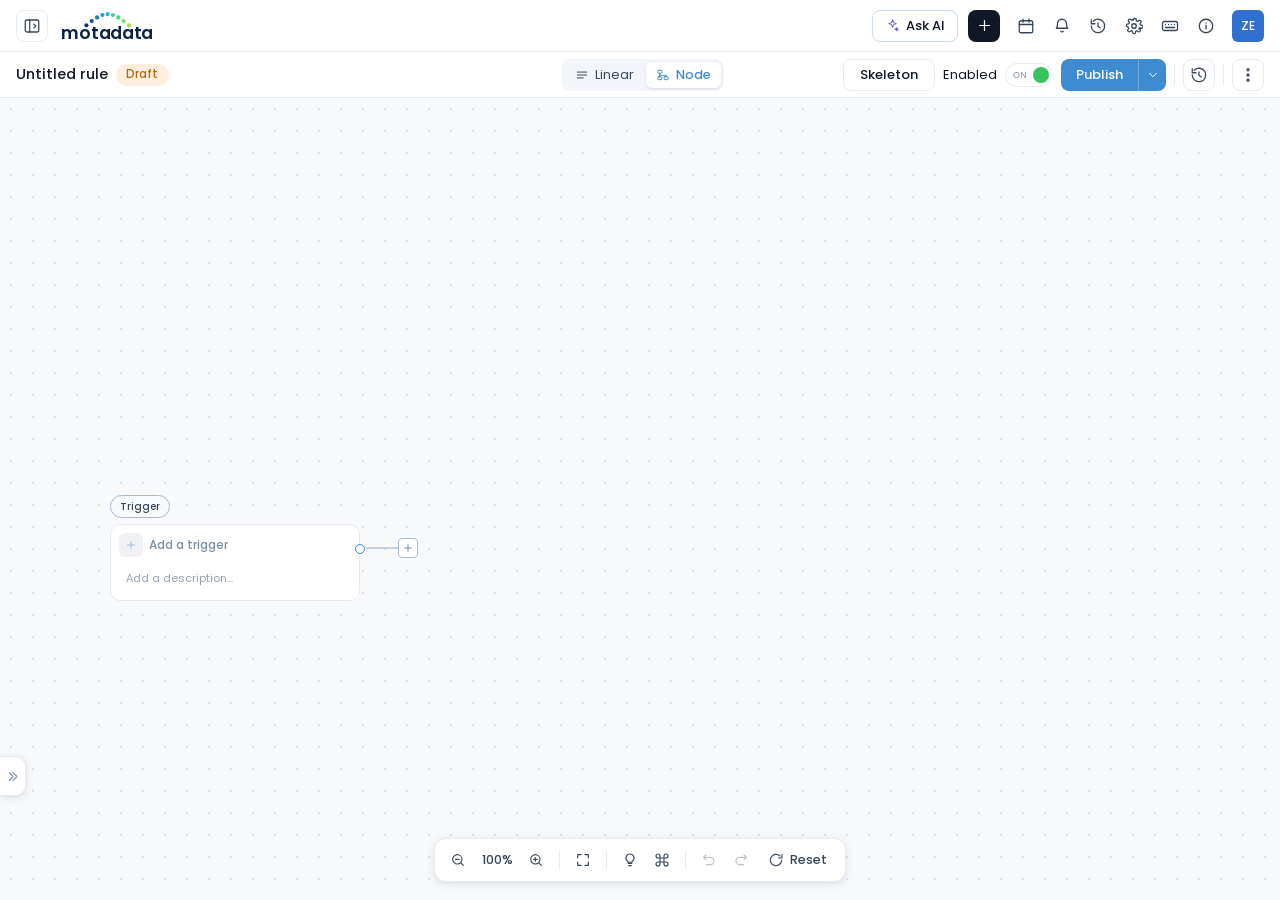
==== commit c5b241cb: "Version 2: finalise Skeleton 2 (step by step), Detach 1 (Panel), Text field B - Loading skeleton is " ====
--- a/workflow-canvas.html
+++ b/workflow-canvas.html
@@ -12,7 +12,9 @@
 <link rel="stylesheet" href="workflow-chrome.css">
 <link rel="stylesheet" href="workflow-skeleton.css">
 <script>/* ?skeleton=hold keeps the loading skeletons on screen for design review */
-if(/[?&]skeleton=hold\b/.test(location.search)) document.documentElement.classList.add('skel-hold');</script>
+if(/[?&]skeleton=hold\b/.test(location.search)) document.documentElement.classList.add('skel-hold');
+/* the loading skeleton is FINAL on version 2 · step by step (user 2026-11-12) — from the very first paint */
+document.documentElement.classList.add('skel-v2');</script>
 <style>
   :root{
     --page-text:#364658;
--- a/workflow-chrome.css
+++ b/workflow-chrome.css
@@ -388,3 +388,6 @@
   text-align:center;transition:background .15s;
 }
 .fc-walkthrough:hover{background:rgba(61,139,208,.18);}
+
+/* Linear view is placing a detached piece (user 2026-11-12): the page bar — view switch, Publish, menus, switches — is disabled */
+body.wf-lock .pagebar .page-title, body.wf-lock .pagebar .viewswitch, body.wf-lock .pagebar .pagebar-right > *{ pointer-events:none; opacity:.4; transition:opacity .2s ease; }
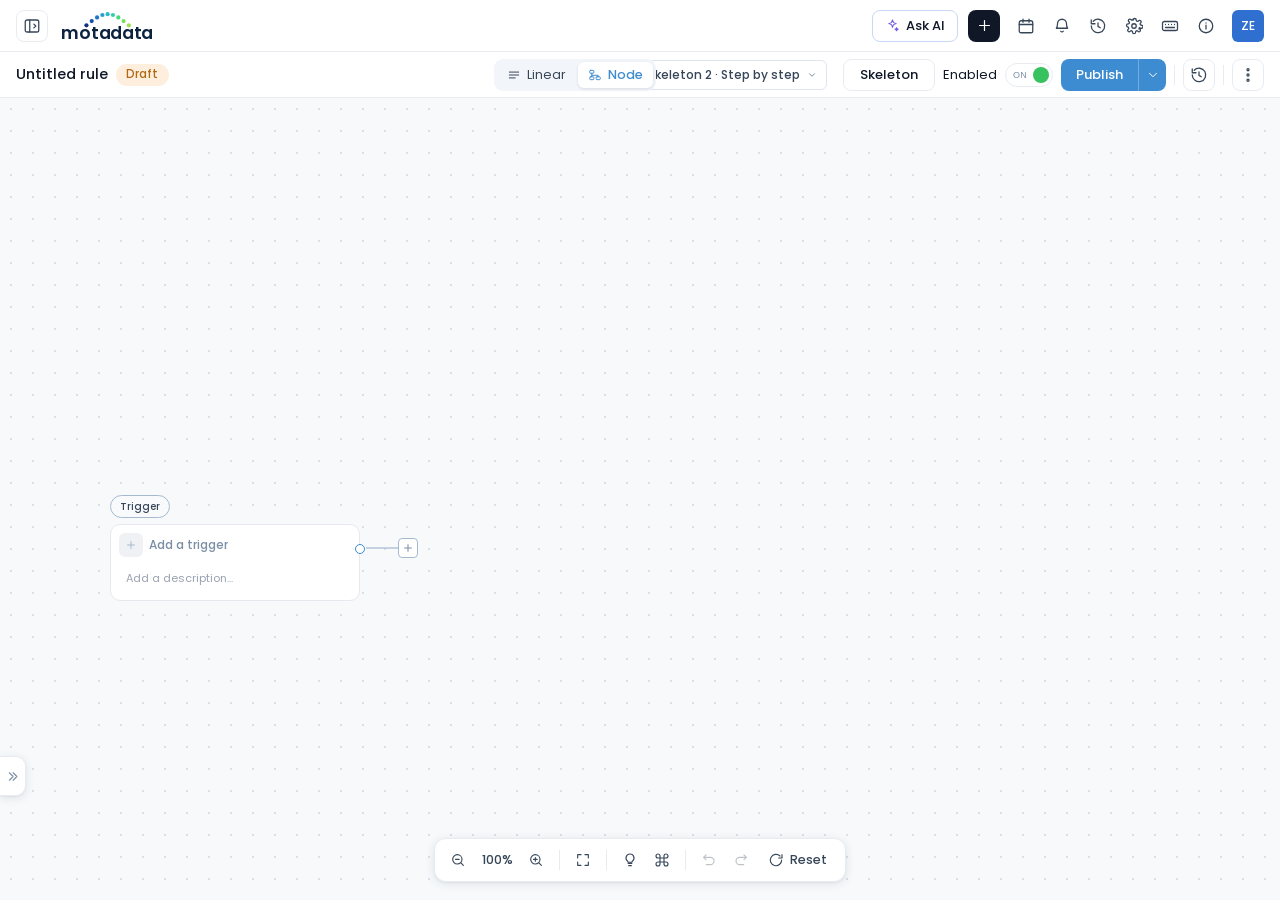
==== commit 54d8131d: "Linear view: split always after trigger, per-node/pill detach, split reattach + merge rejoin, trigge" ====
--- a/workflow-canvas.html
+++ b/workflow-canvas.html
@@ -363,13 +363,36 @@
       </div>
       <!-- Skeleton 4 · Loader (user 2026-11-05): the rail runs top to bottom and each step lights up as the blue line reaches it -->
       <div class="ls-load" aria-hidden="true">
-        <svg viewBox="0 0 96 78" width="104" height="84">
+        <svg class="ldo ldo4" viewBox="0 0 96 78" width="104" height="84">
           <path class="ld-ln" d="M9 15 V31"/><path class="ld-ln" d="M9 46 V63"/>
           <path class="ld-run r1" pathLength="100" d="M9 15 V31"/>
           <path class="ld-run r2" pathLength="100" d="M9 46 V63"/>
           <g class="ld-nd n1"><circle class="bx" cx="9" cy="9" r="6"/><rect class="b" x="24" y="5.5" width="58" height="7" rx="3.5"/></g>
           <g class="ld-nd n2"><path class="bx" d="M9 31.5 L15.5 38.5 L9 45.5 L2.5 38.5 Z" stroke-linejoin="round"/><rect class="b" x="24" y="35" width="44" height="7" rx="3.5"/></g>
           <g class="ld-nd n3"><circle class="bx" cx="9" cy="69" r="5.5"/><rect class="b" x="24" y="65.5" width="66" height="7" rx="3.5"/></g>
+        </svg>
+        <!-- Loader 5 · Packet (user 2026-11-18): a blue dot travels down the rail; each step lights as it passes -->
+        <svg class="ldo ldo5" viewBox="0 0 96 78" width="104" height="84">
+          <path class="ld-ln" d="M9 15 V31"/><path class="ld-ln" d="M9 46 V63"/>
+          <g class="ld-nd p1"><circle class="bx" cx="9" cy="9" r="6"/><rect class="b" x="24" y="5.5" width="58" height="7" rx="3.5"/></g>
+          <g class="ld-nd p2"><path class="bx" d="M9 31.5 L15.5 38.5 L9 45.5 L2.5 38.5 Z" stroke-linejoin="round"/><rect class="b" x="24" y="35" width="44" height="7" rx="3.5"/></g>
+          <g class="ld-nd p3"><circle class="bx" cx="9" cy="69" r="5.5"/><rect class="b" x="24" y="65.5" width="66" height="7" rx="3.5"/></g>
+          <circle class="ld-pk" r="3"><animateMotion dur="2.4s" repeatCount="indefinite" path="M9 9 L9 69" keyPoints="0;1;1" keyTimes="0;0.8;1" calcMode="linear"/><animate attributeName="opacity" dur="2.4s" repeatCount="indefinite" values="0;1;1;0;0" keyTimes="0;0.05;0.78;0.84;1"/></circle>
+        </svg>
+        <!-- Loader 6 · Build: the steps appear one by one and the rail joins them, then the whole flow turns blue -->
+        <svg class="ldo ldo6" viewBox="0 0 96 78" width="104" height="84">
+          <path class="ld-run b1" pathLength="100" d="M9 15 V31"/><path class="ld-run b2" pathLength="100" d="M9 46 V63"/>
+          <g class="ld-nd ldb q1"><circle class="bx" cx="9" cy="9" r="6"/><rect class="b" x="24" y="5.5" width="58" height="7" rx="3.5"/></g>
+          <g class="ld-nd ldb q2"><path class="bx" d="M9 31.5 L15.5 38.5 L9 45.5 L2.5 38.5 Z" stroke-linejoin="round"/><rect class="b" x="24" y="35" width="44" height="7" rx="3.5"/></g>
+          <g class="ld-nd ldb q3"><circle class="bx" cx="9" cy="69" r="5.5"/><rect class="b" x="24" y="65.5" width="66" height="7" rx="3.5"/></g>
+        </svg>
+        <!-- Loader 7 · Ring: a ring turns around a tiny rail whose steps light in turn -->
+        <svg class="ldo ldo7" viewBox="0 0 64 64" width="72" height="72">
+          <circle class="ld-trk" cx="32" cy="32" r="27"/><circle class="ld-arc" cx="32" cy="32" r="27" pathLength="100"/>
+          <path class="ld-ln" d="M25 26 V29.5 M25 34.5 V38"/>
+          <g class="ld-nd g1"><circle class="bx" cx="25" cy="23" r="2.6"/><rect class="b" x="30" y="21.5" width="13" height="3" rx="1.5"/></g>
+          <g class="ld-nd g2"><circle class="bx" cx="25" cy="32" r="2.6"/><rect class="b" x="30" y="30.5" width="9" height="3" rx="1.5"/></g>
+          <g class="ld-nd g3"><circle class="bx" cx="25" cy="41" r="2.6"/><rect class="b" x="30" y="39.5" width="15" height="3" rx="1.5"/></g>
         </svg>
       </div>
       <div class="ls-bar" aria-hidden="true"><span class="sk" style="width:56px"></span><span class="sk" style="width:20px"></span><span class="sk" style="width:20px"></span><span class="sk" style="width:20px"></span><span class="sk" style="width:20px"></span><span class="sk" style="width:20px"></span><span class="sk" style="width:46px"></span></div>
@@ -446,7 +469,7 @@
         </div>
         <!-- Skeleton 4 · Loader (user 2026-11-05): a small workflow that runs — the nodes light up as a blue line flows through -->
         <div class="ns-load" aria-hidden="true">
-          <svg viewBox="0 0 108 56" width="124" height="64">
+          <svg class="ldo ldo4" viewBox="0 0 108 56" width="124" height="64">
             <path class="ld-ln" d="M22 28 H44"/>
             <path class="ld-ln" d="M62 28 H67 Q74 28 74 21 V16 Q74 9 81 9 H88"/>
             <path class="ld-ln" d="M62 28 H67 Q74 28 74 35 V40 Q74 47 81 47 H88"/>
@@ -456,6 +479,34 @@
             <g class="ld-nd n1"><rect class="bx" x="4" y="19" width="18" height="18" rx="5"/></g>
             <g class="ld-nd n2"><path class="bx" d="M53 18.5 L62 28 L53 37.5 L44 28 Z" stroke-linejoin="round"/></g>
             <g class="ld-nd n3"><rect class="bx" x="88" y="1.5" width="15" height="15" rx="4.5"/><rect class="bx" x="88" y="39.5" width="15" height="15" rx="4.5"/></g>
+          </svg>
+          <!-- Loader 5 · Packet (user 2026-11-18): a blue dot runs through the flow and splits at the IF; each node lights as it passes -->
+          <svg class="ldo ldo5" viewBox="0 0 108 56" width="124" height="64">
+            <path class="ld-ln" d="M22 28 H44"/>
+            <path class="ld-ln" d="M62 28 H67 Q74 28 74 21 V16 Q74 9 81 9 H88"/>
+            <path class="ld-ln" d="M62 28 H67 Q74 28 74 35 V40 Q74 47 81 47 H88"/>
+            <g class="ld-nd p1"><rect class="bx" x="4" y="19" width="18" height="18" rx="5"/></g>
+            <g class="ld-nd p2"><path class="bx" d="M53 18.5 L62 28 L53 37.5 L44 28 Z" stroke-linejoin="round"/></g>
+            <g class="ld-nd p3"><rect class="bx" x="88" y="1.5" width="15" height="15" rx="4.5"/><rect class="bx" x="88" y="39.5" width="15" height="15" rx="4.5"/></g>
+            <circle class="ld-pk" r="3"><animateMotion dur="2.4s" repeatCount="indefinite" path="M13 28 H67 Q74 28 74 21 V16 Q74 9 81 9 H95.5" keyPoints="0;1;1" keyTimes="0;0.8;1" calcMode="linear"/><animate attributeName="opacity" dur="2.4s" repeatCount="indefinite" values="0;1;1;0;0" keyTimes="0;0.05;0.78;0.84;1"/></circle>
+            <circle class="ld-pk" r="3"><animateMotion dur="2.4s" repeatCount="indefinite" path="M13 28 H67 Q74 28 74 35 V40 Q74 47 81 47 H95.5" keyPoints="0;1;1" keyTimes="0;0.8;1" calcMode="linear"/><animate attributeName="opacity" dur="2.4s" repeatCount="indefinite" values="0;1;1;0;0" keyTimes="0;0.05;0.78;0.84;1"/></circle>
+          </svg>
+          <!-- Loader 6 · Build: the nodes appear one by one and the line joins them, then the whole flow turns blue -->
+          <svg class="ldo ldo6" viewBox="0 0 108 56" width="124" height="64">
+            <path class="ld-run b1" pathLength="100" d="M22 28 H44"/>
+            <path class="ld-run b2" pathLength="100" d="M62 28 H67 Q74 28 74 21 V16 Q74 9 81 9 H88"/>
+            <path class="ld-run b2" pathLength="100" d="M62 28 H67 Q74 28 74 35 V40 Q74 47 81 47 H88"/>
+            <g class="ld-nd ldb q1"><rect class="bx" x="4" y="19" width="18" height="18" rx="5"/></g>
+            <g class="ld-nd ldb q2"><path class="bx" d="M53 18.5 L62 28 L53 37.5 L44 28 Z" stroke-linejoin="round"/></g>
+            <g class="ld-nd ldb q3"><rect class="bx" x="88" y="1.5" width="15" height="15" rx="4.5"/><rect class="bx" x="88" y="39.5" width="15" height="15" rx="4.5"/></g>
+          </svg>
+          <!-- Loader 7 · Ring: a ring turns around a tiny flow whose nodes light in turn -->
+          <svg class="ldo ldo7" viewBox="0 0 64 64" width="72" height="72">
+            <circle class="ld-trk" cx="32" cy="32" r="27"/><circle class="ld-arc" cx="32" cy="32" r="27" pathLength="100"/>
+            <path class="ld-ln" d="M25 32 H29 M35.5 32 H37.5 Q39 32 39 30 V27.5 Q39 26 40.5 26 H41 M37.5 32 Q39 32 39 34 V36.5 Q39 38 40.5 38 H41"/>
+            <g class="ld-nd g1"><rect class="bx" x="18.5" y="28.5" width="7" height="7" rx="2"/></g>
+            <g class="ld-nd g2"><path class="bx" d="M32.2 28.3 L35.9 32 L32.2 35.7 L28.5 32 Z" stroke-linejoin="round"/></g>
+            <g class="ld-nd g3"><rect class="bx" x="41" y="23.2" width="5.6" height="5.6" rx="1.6"/><rect class="bx" x="41" y="35.2" width="5.6" height="5.6" rx="1.6"/></g>
           </svg>
         </div>
       </div>
--- a/workflow-skeleton.css
+++ b/workflow-skeleton.css
@@ -257,7 +257,39 @@
 .ld-nd .bx{fill:color-mix(in srgb,currentColor 12%,#fff);stroke-width:1.75;}
 .ld-run{stroke-width:1.75;}
 .ld-ln{stroke-width:1.75;}
+/* ── Loader options 5 · Packet, 6 · Build, 7 · Ring (user 2026-11-18). html.ld4…ld7 picks one; .skel-v4 shows the loader area. */
+.ldo{display:none;}
+.ld4 .ldo4,.ld5 .ldo5,.ld6 .ldo6,.ld7 .ldo7{display:block;}
+.ls-load .ldo{margin:0 auto;}
+/* 5 · Packet — the dot (SVG motion) reaches step 1 at 0%, the IF / condition at ~34%, the ends at 80% */
+.ld-pk{fill:#3d8bd0;filter:drop-shadow(0 0 3px rgba(61,139,208,.55));}
+.ldo5 .p1{animation:ldP1 2.4s ease-in-out infinite;} .ldo5 .p2{animation:ldP2 2.4s ease-in-out infinite;} .ldo5 .p3{animation:ldP3 2.4s ease-in-out infinite;}
+.ls-load .ldo5 .p2{animation-name:ldP2L;}
+@keyframes ldP1{0%,2%{color:#3d8bd0}16%,100%{color:#dfe6ee}}
+@keyframes ldP2{0%,28%{color:#dfe6ee}34%,40%{color:#3d8bd0}56%,100%{color:#dfe6ee}}
+@keyframes ldP2L{0%,33%{color:#dfe6ee}39%,45%{color:#3d8bd0}60%,100%{color:#dfe6ee}}
+@keyframes ldP3{0%,74%{color:#dfe6ee}80%,86%{color:#3d8bd0}98%,100%{color:#dfe6ee}}
+/* 6 · Build — pop in, join, all blue, fade (3s a round) */
+.ldb{transform-box:fill-box;transform-origin:center;}
+.ldo6 .q1{animation:ldQ1 3s cubic-bezier(.2,.7,.2,1) infinite;} .ldo6 .q2{animation:ldQ2 3s cubic-bezier(.2,.7,.2,1) infinite;} .ldo6 .q3{animation:ldQ3 3s cubic-bezier(.2,.7,.2,1) infinite;}
+.ldo6 .b1{animation:ldB1 3s ease-in-out infinite;} .ldo6 .b2{animation:ldB2 3s ease-in-out infinite;}
+@keyframes ldQ1{0%{opacity:0;transform:scale(.4);color:#dfe6ee}8%{opacity:1;transform:scale(1)}62%{color:#dfe6ee}66%,82%{opacity:1;transform:scale(1);color:#3d8bd0}94%,100%{opacity:0;transform:scale(1);color:#3d8bd0}}
+@keyframes ldQ2{0%,24%{opacity:0;transform:scale(.4);color:#dfe6ee}32%{opacity:1;transform:scale(1)}62%{color:#dfe6ee}66%,82%{opacity:1;transform:scale(1);color:#3d8bd0}94%,100%{opacity:0;transform:scale(1);color:#3d8bd0}}
+@keyframes ldQ3{0%,48%{opacity:0;transform:scale(.4);color:#dfe6ee}56%{opacity:1;transform:scale(1)}62%{color:#dfe6ee}66%,82%{opacity:1;transform:scale(1);color:#3d8bd0}94%,100%{opacity:0;transform:scale(1);color:#3d8bd0}}
+@keyframes ldB1{0%,7.9%{stroke-dashoffset:100;opacity:0}8%{stroke-dashoffset:100;opacity:1}22%,82%{stroke-dashoffset:0;opacity:1}94%,100%{stroke-dashoffset:0;opacity:0}}
+@keyframes ldB2{0%,31.9%{stroke-dashoffset:100;opacity:0}32%{stroke-dashoffset:100;opacity:1}46%,82%{stroke-dashoffset:0;opacity:1}94%,100%{stroke-dashoffset:0;opacity:0}}
+/* 7 · Ring — a turning arc + the tiny flow's steps light in turn */
+.ld-trk{fill:none;stroke:#e6ebf1;stroke-width:3;}
+.ld-arc{fill:none;stroke:#3d8bd0;stroke-width:3;stroke-linecap:round;stroke-dasharray:22 78;transform-box:fill-box;transform-origin:center;animation:ldSpin 1.1s linear infinite, ldArc 2.2s ease-in-out infinite;}
+@keyframes ldSpin{to{transform:rotate(360deg)}}
+@keyframes ldArc{0%,100%{stroke-dasharray:14 86}50%{stroke-dasharray:38 62}}
+.ldo7 .g1{animation:ldG1 1.8s ease-in-out infinite;} .ldo7 .g2{animation:ldG2 1.8s ease-in-out infinite;} .ldo7 .g3{animation:ldG3 1.8s ease-in-out infinite;}
+@keyframes ldG1{0%,4%{color:#3d8bd0}30%,100%{color:#dfe6ee}}
+@keyframes ldG2{0%,26%{color:#dfe6ee}34%{color:#3d8bd0}60%,100%{color:#dfe6ee}}
+@keyframes ldG3{0%,56%{color:#dfe6ee}64%{color:#3d8bd0}92%,100%{color:#dfe6ee}}
 @media (prefers-reduced-motion:reduce){
-  .ld-nd,.ld-run,.ns-next{animation:none !important;}
+  .ld-nd,.ld-run,.ns-next,.ld-arc{animation:none !important;}
   .ld-run{stroke-dashoffset:0;}
-}
+  .ld-pk{display:none;}
+  .ldb{opacity:1;}
+}
